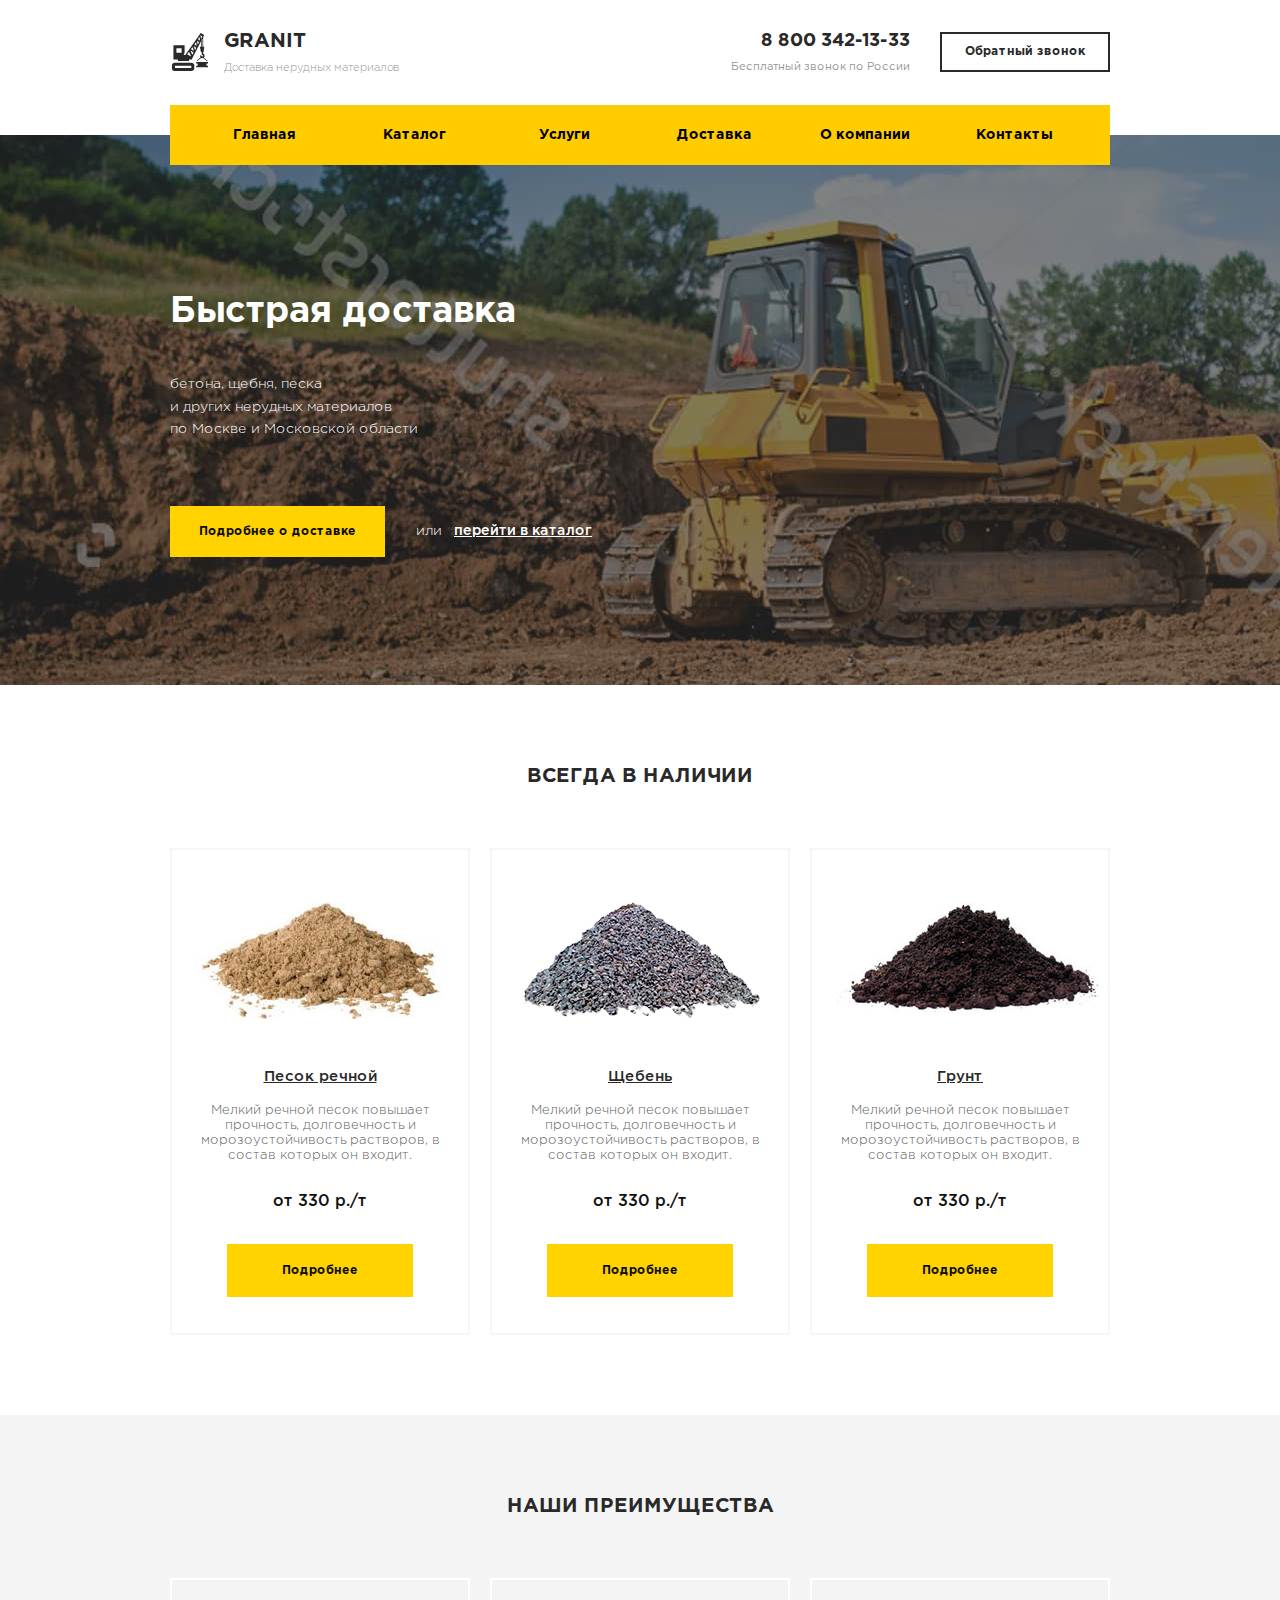
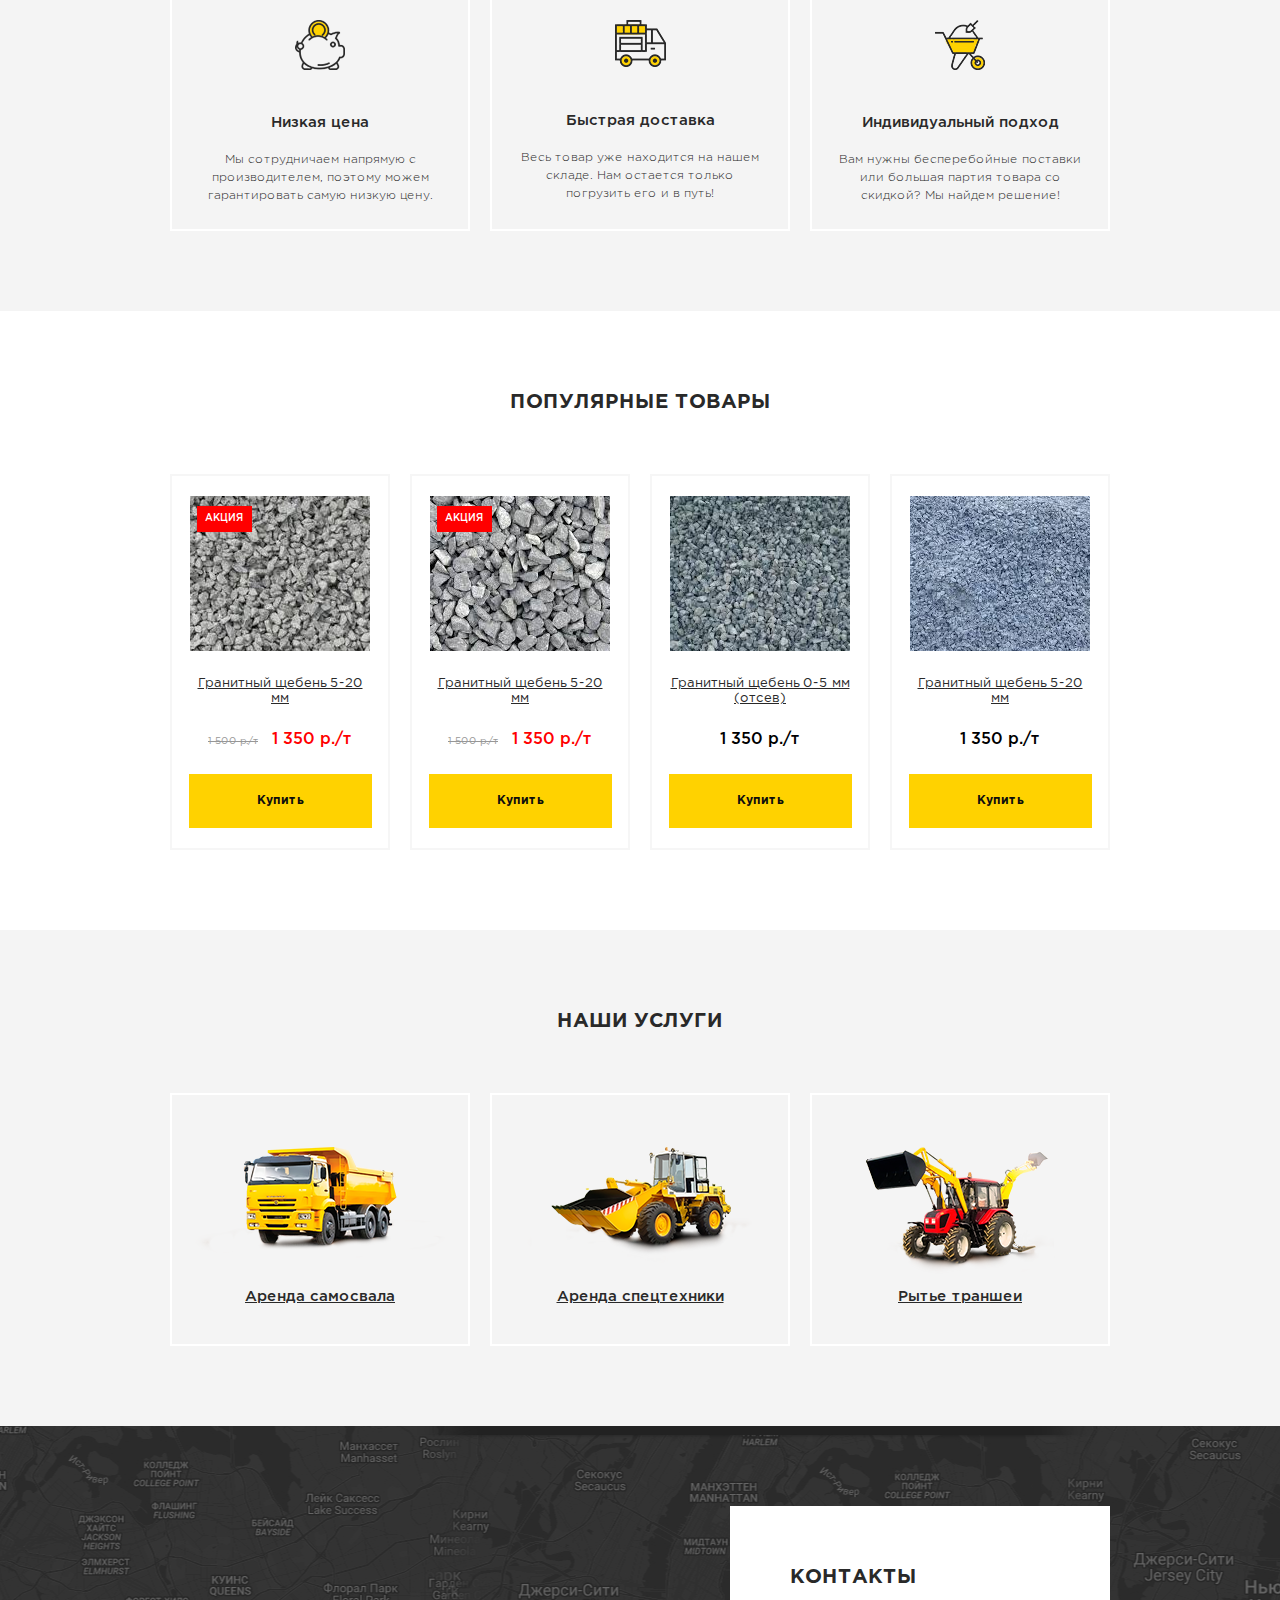
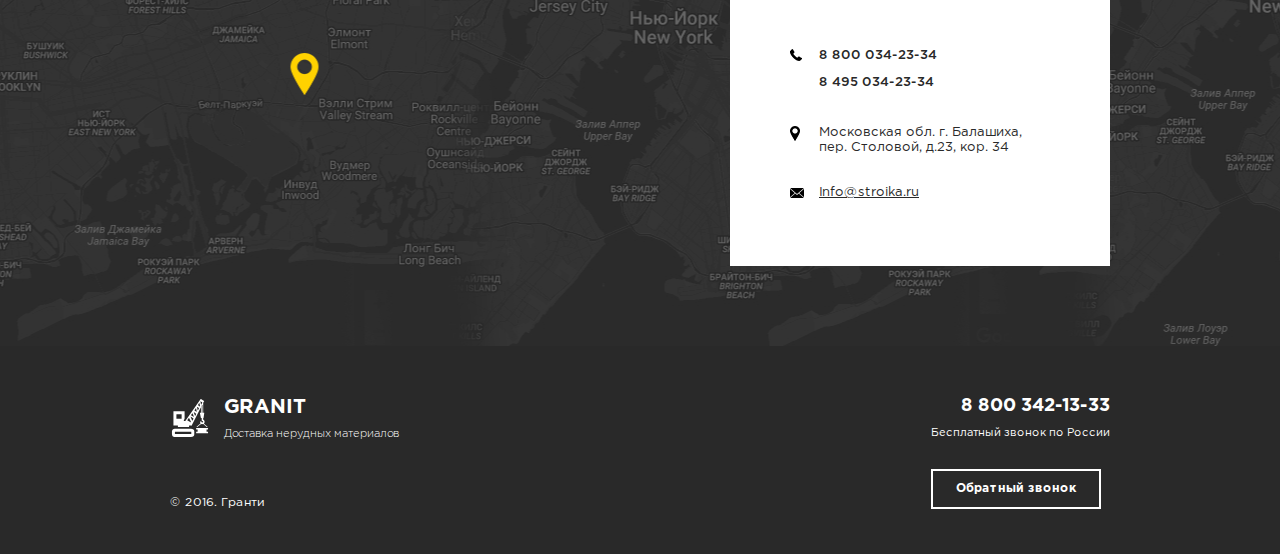
==== Granit/index.html @ 1aeaf088 "AddProjectGranit" ====
<!DOCTYPE html>
<html lang="ru">
<head>
	<meta charset="UTF-8">
	<meta name="viewport" content="width=device-width, initial-scale=1.0">
	<meta http-equiv="X-UA-Compatible" content="ie=edge">

	<!-- CSS -->
	<link rel="stylesheet" href="css/normalize.css">
	<link rel="stylesheet" href="css/fonts.css">
	<link rel="stylesheet" href="css/main.css">

	<!-- Favicons -->
    <link rel="apple-touch-icon" sizes="180x180" href="img/favicons/apple-touch-icon.png">
	<link rel="icon" type="image/png" sizes="32x32" href="img/favicons/favicon-32x32.png">
	<link rel="icon" type="image/png" sizes="16x16" href="img/favicons/favicon-16x16.png">
	<link rel="manifest" href="img/favicons/site.webmanifest">
	<link rel="mask-icon" href="img/favicons/safari-pinned-tab.svg" color="#5bbad5">
	<meta name="msapplication-TileColor" content="#ffc40d">
	<meta name="theme-color" content="#ffe516">

	<title>Granit</title>
</head>
<body>
<!-- Sprites -->
<svg display="none">
	<symbol id="logo" viewBox="0 0 38 40">
		<g>
			<path d="M0 36.6v-2.37c0-1.672 1.328-3.028 2.965-3.028H19.97c2.326 0 3.525 1.125 3.525 2.8v3.374c0 1.749-1.15 2.624-3.525 2.624H2.741c-1.73 0-2.74-1.175-2.74-3.4zm3.356.2H20.14a.226.226 0 0 0 .223-.227v-1.944c0-.126-.1-.228-.223-.228H3.356a.226.226 0 0 0-.223.228v1.944c0 .126.1.228.223.228zm9.735-23.992c.123 0 .223.101.223.227v7.428l-.886 2.434a.227.227 0 0 0 .21.308h1.243c.072 0 .14-.036.182-.095L30.258.066a.22.22 0 0 1 .297-.062l3.246 2a.23.23 0 0 1 .079.308l-.957 1.713a.231.231 0 0 0-.03.112V14.18c0 .126.1.228.224.228h.676c.135 0 .24.123.22.26L33.3 19.81a.225.225 0 0 1-.221.195h-.185v1.55c0 .085.046.163.12.202.671.349 1.368 1.04 1.368 2.23 0 .741-.248 1.307-.626 1.713a.23.23 0 0 0 .016.33l3.605 3.172c.157.138.061.4-.145.4h-.516a.22.22 0 0 1-.146-.054l-3.6-3.168a.217.217 0 0 0-.216-.044c-.306.109-.629.168-.948.168-.317 0-.632-.076-.922-.214a.219.219 0 0 0-.235.03l-3.905 3.232a.22.22 0 0 1-.14.05l-.455-.004c-.235-.002-.338-.304-.155-.455l3.981-3.296a.23.23 0 0 0 .045-.303c-.248-.37-.406-.841-.406-1.422 0-.442.35-.8.783-.8.432 0 .783.358.783.8 0 .11.011.205.03.286.04.162.231.226.358.121l.002-.002a.385.385 0 0 1 .502.008l.172.151a.22.22 0 0 0 .282.009c.172-.138.29-.357.29-.707 0-.723-.703-.898-.835-.923a.797.797 0 0 1-.654-.79v-2.042c0-.125-.1-.228-.223-.228h-.463a.224.224 0 0 1-.219-.183l-1.006-5.142a.227.227 0 0 1 .219-.273h.686a.226.226 0 0 0 .223-.228V9.535c0-.238-.313-.317-.421-.105l-8.952 17.594a.231.231 0 0 0-.025.105v.646c0 .126-.1.228-.223.228h-2.686a.226.226 0 0 0-.224.228v1.144c0 .126-.1.228-.223.228H6.49a.226.226 0 0 1-.223-.228V28.23c0-.126-.1-.228-.223-.228H1.79a.226.226 0 0 1-.223-.228v-14.74c0-.126.1-.227.223-.227zm6.998 4.158l-.01.014 2.614 1.737c.182.12.408-.068.33-.274l-1.243-3.256a.221.221 0 0 0-.389-.05zm11.238-2.787c0 .126.1.228.224.228h.336a.226.226 0 0 0 .224-.228V6.502c0-.238-.312-.317-.42-.107l-.338.649a.231.231 0 0 0-.026.106zm-.384-8.501l.96-1.863a.23.23 0 0 0-.074-.296L30.33 2.514c-.165-.111-.379.035-.342.233l.537 2.868c.04.211.319.254.417.063zm-2.417-1.319l-1.109 1.965a.23.23 0 0 0 .073.306l1.79 1.177c.168.11.382-.042.339-.24l-.681-3.143a.222.222 0 0 0-.412-.065zm-.125 5.163l-1.656-1.1c-.167-.11-.382.041-.34.24l.649 3.012a.222.222 0 0 0 .414.059l1.008-1.912a.23.23 0 0 0-.075-.299zm-3.374.394l-1.259 1.874a.231.231 0 0 0 .064.32l1.892 1.238c.166.109.38-.04.339-.239L25.429 10a.222.222 0 0 0-.402-.083zm.394 5.522l-2.087-1.46c-.18-.125-.411.06-.335.268l1.188 3.25c.068.185.32.2.408.024l.898-1.79a.23.23 0 0 0-.072-.292zm-3.803 7.314l1.042-1.877a.231.231 0 0 0-.065-.298l-2.586-1.886c-.183-.133-.422.062-.336.274l1.545 3.763a.221.221 0 0 0 .4.024zm-1.585 1.499l-1.86-4.096a.22.22 0 0 0-.383-.038l-1.514 2.108a.23.23 0 0 0 .069.332l3.374 1.987c.19.112.406-.091.314-.293zm-15.11-3.446h5.036a.225.225 0 0 0 .223-.228v-4.342c0-.126-.1-.229-.223-.229H4.923a.226.226 0 0 0-.224.229v4.342c0 .126.1.228.224.228zm32.854 13.596c.123 0 .223.102.223.228v1.144c0 .126-.1.228-.223.228H25.692a.226.226 0 0 1-.223-.228v-1.144c0-.126.1-.228.223-.228h1.12a.226.226 0 0 0 .224-.228V32.23c0-.126-.1-.228-.224-.228h-1.12a.226.226 0 0 1-.223-.228v-1.143c0-.126.1-.229.223-.229h12.085c.123 0 .223.103.223.229v1.143c0 .126-.1.228-.223.228h-1.12a.225.225 0 0 0-.223.228v1.943c0 .126.1.228.223.228z"/>
		</g>
	</symbol>
</svg>

<!-- Header -->
<header class="header">
	<div class="container">
		<div class="header__inner">
			<div class="logo">
				<svg class="logo__img">
					<use xlink:href="#logo"></use>
				</svg>
				<div class="logo__content">
					<h4 class="logo__title">Granit</h4>
					<p class="logo__subtitle">Доставка нерудных материалов</p>
				</div>
			</div>
			<div class="phone-block">
				<div class="phone-block__content">
					<p class="phone-block__number">8 800 342-13-33</p>
					<p class="phone-block__text">Бесплатный звонок по России</p>
				</div>
				<button class="btn btn--call-back">Обратный звонок</button>
			</div>
		</div>
	</div>
</header>

<!-- Intro -->
<section class="intro">
	<div class="container">
		<div class="intro__inner">
			<nav class="nav">
				<ul class="nav__inner">
					<li class="nav__item"><a class="nav__link" href="#">Главная</a></li>
					<li class="nav__item"><a class="nav__link" href="#">Каталог</a></li>
					<li class="nav__item"><a class="nav__link" href="#">Услуги</a></li>
					<li class="nav__item"><a class="nav__link" href="#">Доставка</a></li>
					<li class="nav__item"><a class="nav__link" href="#">О компании</a></li>
					<li class="nav__item"><a class="nav__link" href="#">Контакты</a></li>
				</ul>
			</nav>
			<h1 class="intro__title">Быстрая доставка</h1>
			<p class="intro__subtitle">бетона, щебня, песка<br>и других нерудных материалов<br>по Москве и Московской области</p>
			<div class="intro__item">
				<button class="btn btn--yellow btn--intro">Подробнее о доставке</button>
				<p class="intro__text">или</p>
				<a class="intro__link" href="#" target="_blank">перейти в каталог</a>
			</div>
		</div>
	</div>
</section>

<!-- Products -->
<section class="products section">
	<div class="container">
		<h2 class="section-title">Всегда в наличии</h2>
		<div class="products__inner">
			<div class="products__col">
				<div class="products__item">
					<img src="img/products/product-1.jpg" alt="sand" class="products__photo">
					<h3 class="products__title">Песок речной</h3>
					<p class="products__text">Мелкий речной песок повышает прочность, долговечность и морозоустойчивость растворов, в состав которых он входит.</p>
					<p class="products__price">от 330 р./т</p>
					<button class="btn btn--details btn--yellow">Подробнее</button>
				</div>
			</div>
			<div class="products__col">
				<div class="products__item">
					<img src="img/products/product-2.jpg" alt="crushed stone" class="products__photo">
					<h3 class="products__title">Щебень</h3>
					<p class="products__text">Мелкий речной песок повышает прочность, долговечность и морозоустойчивость растворов, в состав которых он входит.</p>
					<p class="products__price">от 330 р./т</p>
					<button class="btn btn--details btn--yellow">Подробнее</button>
				</div>
			</div>
			<div class="products__col">
				<div class="products__item">
					<img src="img/products/product-3.jpg" alt="priming" class="products__photo">
					<h3 class="products__title">Грунт</h3>
					<p class="products__text">Мелкий речной песок повышает прочность, долговечность и морозоустойчивость растворов, в состав которых он входит.</p>
					<p class="products__price">от 330 р./т</p>
					<button class="btn btn--details btn--yellow">Подробнее</button>
				</div>
			</div>
		</div>
	</div>
</section>

<!-- Features -->
<section class="features section section--gray">
	<div class="container">
		<h2 class="section-title">Наши преимущества</h2>
		<div class="features__inner">
			<div class="features__col">
				<div class="features__item">
					<img src="img/features/feature-1.png" alt="" class="features__icon">
					<h3 class="features__title">Низкая цена</h3>
					<p class="features__text">Мы сотрудничаем напрямую с производителем, поэтому можем гарантировать самую низкую цену.</p>
				</div>
			</div>
			<div class="features__col">
				<div class="features__item">
					<img src="img/features/feature-2.png" alt="" class="features__icon">
					<h3 class="features__title">Быстрая доставка</h3>
					<p class="features__text">Весь товар уже находится на нашем складе. Нам остается только погрузить его и в путь!</p>
				</div>
			</div>
			<div class="features__col">
				<div class="features__item">
					<img src="img/features/feature-3.png" alt="" class="features__icon">
					<h3 class="features__title">Индивидуальный подход</h3>
					<p class="features__text">Вам нужны бесперебойные поставки или большая партия товара со скидкой? Мы найдем решение! </p>
				</div>
			</div>
		</div>
	</div>
</section>

<!-- Pop-products -->
<section class="pop-products section">
	<div class="container">
		<h2 class="section-title">Популярные товары</h2>
		<div class="pop-products__inner">
			<div class="pop-products__col">
				<div class="pop-products__item pop-products__item_share">
					<div class="pop-products__photo">
						<img src="img/pop-products/product-1.jpg" alt="">
					</div>
					<h3 class="pop-products__title">Гранитный щебень 5-20 мм</h3>
					<p class="pop-products__price">1 350 р./т</p>
					<button class="btn btn--buy btn--yellow">Купить</button>
				</div>
			</div>
			<div class="pop-products__col">
				<div class="pop-products__item pop-products__item_share">
					<div class="pop-products__photo">
						<img src="img/pop-products/product-2.jpg" alt="">
					</div>
					<h3 class="pop-products__title">Гранитный щебень 5-20 мм</h3>
					<p class="pop-products__price">1 350 р./т</p>
					<button class="btn btn--buy btn--yellow">Купить</button>
				</div>
			</div>
			<div class="pop-products__col">
				<div class="pop-products__item">
					<div class="pop-products__photo">
						<img src="img/pop-products/product-3.jpg" alt="">
					</div>
					<h3 class="pop-products__title">Гранитный щебень 0-5 мм<span>(отсев)</span></h3>
					<p class="pop-products__price">1 350 р./т</p>
					<button class="btn btn--buy btn--yellow">Купить</button>
				</div>
			</div>
			<div class="pop-products__col">
				<div class="pop-products__item">
						<div class="pop-products__photo">
							<img src="img/pop-products/product-4.jpg" alt="">
						</div>
					<h3 class="pop-products__title">Гранитный щебень 5-20 мм</h3>
					<p class="pop-products__price">1 350 р./т</p>
					<button class="btn btn--buy btn--yellow">Купить</button>
				</div>
			</div>
		</div>
	</div>
</section>

<!-- Services -->
<section class="services section section--gray">
	<div class="container">
		<h2 class="section-title">Наши услуги</h2>
		<div class="services__inner">
			<div class="services__col">
				<div class="services__item">
					<img src="img/services/transport-1.png" alt="tipper" class="services__img">
					<h4 class="services__title">Аренда самосвала</h4>
				</div>
			</div>
			<div class="services__col">
				<div class="services__item">
					<img src="img/services/transport-2.png" alt="tipper" class="services__img">
					<h4 class="services__title">Аренда спецтехники</h4>
				</div>
			</div>
			<div class="services__col">
				<div class="services__item">
					<img src="img/services/transport-3.png" alt="tipper" class="services__img">
					<h4 class="services__title">Рытье траншеи</h4>
				</div>
			</div>
		</div>
	</div>
</section>

<!-- Contacts -->
<section class="contacts section--big">
	<div class="container">
		<div class="contacts__inner">
			<div class="contacts__content">
				<h2 class="contacts__title">Контакты</h2>
				<div class="contacts__item contacts__phone-numbers">
					<p>8 800 034-23-34</p>
					<p>8 495 034-23-34</p>
				</div>
				<address class="contacts__item contacts__addres">Московская обл. г. Балашиха, 
						пер. Столовой, д.23, кор. 34
				</address>
				<p class="contacts__item contacts__mail">Info@stroika.ru</p>
			</div>
		</div>
	</div>
</section>

<footer class="footer">
	<div class="container">
		<div class="footer__inner">
			<div class="footer__block">
				<div class="logo logo--footer">
					<svg class="logo__img">
						<use xlink:href="#logo"></use>
					</svg>
					<div class="logo__content">
						<h4 class="logo__title">Granit</h4>
						<p class="logo__subtitle">Доставка нерудных материалов</p>
					</div>
				</div>
				<p class="copyright">© 2016. Гранти</p>
			</div>
			<div class="footer__block">
				<div class="phone-block--footer">
					<div class="phone-block__content">
						<p class="phone-block__number">8 800 342-13-33</p>
						<p class="phone-block__text">Бесплатный звонок по России</p>
					</div>
					<button class="btn btn--call-back btn--footer">Обратный звонок</button>
				</div>
			</div>
		</div>
	</div>
</footer>




</body>
</html>
<!-- phone receiver -->
<!-- location-pin -->
<!-- close-envelope -->
---- Granit/css/fonts.css ----
/* Gotham Pro Light */
@font-face {
    font-family: 'Gotham Pro';
    src: url('../fonts/GothamProLight/GothamPro-Light.eot');
    src: url('../fonts/GothamProLight/GothamPro-Light.eot?#iefix') format('embedded-opentype'),
        url('../fonts/GothamProLight/GothamPro-Light.woff2') format('woff2'),
        url('../fonts/GothamProLight/GothamPro-Light.woff') format('woff'),
        url('../fonts/GothamProLight/GothamPro-Light.ttf') format('truetype');
    font-weight: 300;
    font-style: normal;
}
/* Gotham Pro Bold */
@font-face {
    font-family: 'Gotham Pro';
    src: url('../fonts/GothamProBold/GothamPro-Bold.eot');
    src: url('../fonts/GothamProBold/GothamPro-Bold.eot?#iefix') format('embedded-opentype'),
        url('../fonts/GothamProBold/GothamPro-Bold.woff2') format('woff2'),
        url('../fonts/GothamProBold/GothamPro-Bold.woff') format('woff'),
        url('../fonts/GothamProBold/GothamPro-Bold.ttf') format('truetype');
    font-weight: bold;
    font-style: normal;
}
/* Gotham Pro Regular */
@font-face {
    font-family: 'Gotham Pro';
    src: url('../fonts/GothamProRegular/GothamPro.eot');
    src: url('../fonts/GothamProRegular/GothamPro.eot?#iefix') format('embedded-opentype'),
        url('../fonts/GothamProRegular/GothamPro.woff2') format('woff2'),
        url('../fonts/GothamProRegular/GothamPro.woff') format('woff'),
        url('../fonts/GothamProRegular/GothamPro.ttf') format('truetype');
    font-weight: normal;
    font-style: normal;
}
/* Gotham Pro Medium */
@font-face {
    font-family: 'Gotham Pro';
    src: url('../fonts/GothamProMedium/GothamPro-Medium.eot');
    src: url('../fonts/GothamProMedium/GothamPro-Medium.eot?#iefix') format('embedded-opentype'),
        url('../fonts/GothamProMedium/GothamPro-Medium.woff2') format('woff2'),
        url('../fonts/GothamProMedium/GothamPro-Medium.woff') format('woff'),
        url('../fonts/GothamProMedium/GothamPro-Medium.ttf') format('truetype');
    font-weight: 500;
    font-style: normal;
}
---- Granit/css/main.css ----
body {
	font-family: 'Gotham Pro';
	color: #292929;
}

html {
	font-size: 10px;
}

*,
*::before,
*::after {
	box-sizing: border-box;
}

h1, h2, h3, h4, h5, h6 {
	margin: 0;
}

p {
	margin: 0;
}

a {
	text-decoration: none;
}

ul, li {
	padding: 0;
	margin: 0;
	list-style: none;
}


/* Container */
.container {
	width: 100%;
	max-width: 970px;
	margin: 0 auto;
	padding: 0 1.5rem;
}


/* Section */
.section {
	padding: 8rem 0 6rem;
}

.section--big {
	padding: 8rem 0;
}

.section--gray {
	background-color: #f4f4f4;
}


/* Section-title */
.section-title {
	margin-bottom: 6rem;
	font-size: 2rem;
	font-weight: 700;
	text-transform: uppercase;
	text-align: center;
}


/* Btn */
.btn {
	display: inline-block;
	font-size: 1.2rem;
	font-weight: 700;
	color: #0d0d0d;
	-webkit-user-select: none;
    -moz-user-select: none;
    -ms-user-select: none;
    user-select: none;
	border: 0;
	cursor: pointer;
	transition: all .2s linear;
}

.btn--call-back {
	padding: 1.1rem 2.3rem;
	color: #292929;
	background-color: transparent;
	border: 2px solid #292929;
}

.btn--call-back:hover {
	background-color: #292929;
	color: #fff;
}

.btn--intro {
	padding: 1.9rem 2.9rem;
}

.btn--details {
	padding: 2rem 5.5rem;
}

.btn--buy {
	padding: 2rem 6.8rem;
}

.btn--footer {
	color: #fff;
	border-color: #fff;
}

.btn--footer:hover {
	background-color: #fff;
	color: #000;
}

.btn--yellow {
	background-color: #ffd200;
}

.btn--yellow:hover {
	background-color: #e4c020;
}


/* Logo */
.logo {
	display: flex;
	align-items: center;
}

.logo__img {
	height: 38px;
	width: 40px;
	margin-right: 14px;
	fill: #292929;
}

.logo__title {
	margin-bottom: 9px;
	font-size: 2rem;
	text-transform: uppercase;
}

.logo__subtitle {
	font-size: 1.1rem;
	font-weight: 300;
	color: #969696;
}

.logo--footer {
	margin-bottom: 5.5rem;
	color: #fff;
}

.logo--footer .logo__img {
	fill: #fff;
}

.logo--footer .logo__subtitle {
	color: #fff;
}


/* Phone-block */
.phone-block {
	display: flex;
	align-items: center;
}

.phone-block__content {
	margin-right: 30px;
	text-align: right;
}

.phone-block__number {
	margin-bottom: 10px;
	font-size: 1.8rem;
	font-weight: 700;
	text-transform: uppercase;
}

.phone-block__text {
	font-size: 1.1rem;
	font-weight: 400;
	color: #969696;
}

.phone-block--footer {
	color: #fff;
}

.phone-block--footer .phone-block__text {
	color: #fff;
}

.phone-block--footer .phone-block__content {
	margin: 0 0 3rem;
}


/* Header */
.header__inner {
	display: flex;
	justify-content: space-between;
	padding: 3rem 0 6rem;
}


/* Intro */
.intro {
	color: #fff;
	background: #303030 url('../img/intro-bg.jpg') no-repeat center top / cover;
}

.intro__inner {
	height: 55rem;
	display: flex;
	flex-direction: column;
	justify-content: center;
	padding-top: 30px;
	position: relative;
}

.intro__title {
	margin-bottom: 4rem;
	font-size: 3.6rem;
}

.intro__subtitle {
	margin-bottom: 6.5rem;
	font-size: 1.4rem;
	font-weight: 300;
	line-height: 1.6;
}

.intro__item {
	display: flex;
	align-items: center;
	font-size: 1.4rem;
}

.intro__text {
	margin-left: 3.1rem;
	font-weight: 300;
}

.intro__link {
	margin-left: 1.2rem;
	font-weight: 500;
	color: #fff;
	text-decoration: underline;
}

.intro__link:hover {
	text-decoration: none;
}


/* Nav */
.nav {
	width: 100%;
	margin-bottom: -30px;
	padding: 0 20px;
	position: absolute;
	bottom: 100%;
	left: 0;
	background-color: #ffcc00;
}

.nav__inner {
	display: flex;
}

.nav__item {
	width: 16.66666%;
	height: 60px;
}

.nav__link {
	width: 100%;
	height: 100%;
	display: flex;
	justify-content: center;
	align-items: center;
	font-size: 1.4rem;
	color: #000;
	font-weight: 700;
	-webkit-user-select: none;
    -moz-user-select: none;
    -ms-user-select: none;
	user-select: none;
	transition: all .2s linear;
}

.nav__link:hover {
	background-color: #f3c200;
}


/* Products */
.products__inner {
	display: flex;
	flex-wrap: wrap;
	justify-content: center;
	margin: 0 -10px;
}

.products__col {
	flex-basis: 33.33333%;
}

.products__item {
	width: 300px;
	padding: 5.2rem 2.3rem 3.6rem;
	margin: 0 10px 2rem;
	border: 2px solid #f6f6f6;
	text-align: center;
}

.products__photo {
	margin-bottom: 4.6rem;
}

.products__title {
	margin-bottom: 1.9rem;
	font-size: 1.5rem;
	font-weight: 500;
	text-decoration: underline;
}

.products__text {
	margin-bottom: 2.9rem;
	font-size: 1.3rem;
	font-weight: 300;
	color: #626262;
}

.products__price {
	margin-bottom: 3.2rem;
	font-size: 1.6rem;
	font-weight: 500;
	color: #0f0f0f;
}


/* Features */
.features__inner {
	display: flex;
	flex-wrap: wrap;
	justify-content: center;
	margin: 0 -10px;
}

.features__col {
	flex-basis: 33.33333%;
}

.features__item {
	width: 300px;
	height: 253px;
	margin: 0 10px 2rem;
	padding: 4rem 2.5rem;
	border: 2px solid #ffffff;
	text-align: center;
	transition: all .2s linear;
}

.features__item:hover {
	background-color: #fff;
	box-shadow: 0 9px 21px rgba(0, 0, 0, 0.05);
}

.features__icon {
	margin-bottom: 4rem;
}

.features__title {
	margin-bottom: 2rem;
	font-size: 1.5rem;
	font-weight: 500;
}

.features__text {
	font-size: 1.2rem;
	font-weight: 300;
	line-height: 1.5;
}


/* Pop-products */
.pop-products__inner {
	display: flex;
	flex-wrap: wrap;
	justify-content: center;
	margin: 0 -10px;
}

.pop-products__col {
	flex-basis: 25%;
}

.pop-products__item {
	width: 220px;
	margin: 0 10px 2rem;
    padding: 2rem 1.5rem;
	text-align: center;
	border: 2px solid #f6f6f6;
}

.pop-products__photo {
	margin-bottom: 2.2rem;
	position: relative;
	z-index: 1;
}

.pop-products__item_share .pop-products__photo:after {
	content: "Акция";
	padding: 7px 8px;
	position: absolute;
	top: 10px;
	left: 10px;
	z-index: 2;
	background-color: #ff0000;
	font-weight: 500;
	color: #fff;
	text-transform: uppercase;
}

.pop-products__title {
	margin-bottom: 2.4rem;
	font-size: 1.3rem;
	font-weight: 400;
	text-decoration: underline;
}

.pop-products__title span {
	display: block;
}

.pop-products__price {
	margin-bottom: 2.5rem;
	font-size: 1.6rem;
	font-weight: 500;
	color: #000;
}

.pop-products__item_share .pop-products__price {
	color: #ff0000;
}

.pop-products__item_share .pop-products__price:before {
	content: "1 500 р./т";
	padding: 3px 14px 3px 0;
	font-size: 1rem;
	font-weight: 400;
	color: #979797;
	text-decoration: line-through;
}


/* Services */
.services__inner {
	display: flex;
	flex-wrap: wrap;
	justify-content: center;
	margin: 0 -10px;
}

.services__item {
	display: flex;
	flex-direction: column;
	align-items: center;
	justify-content: space-between;
	width: 300px;
	height: 253px;
	padding: 5.2rem 0 3.9rem;
	margin: 0 10px 2rem;
	border: 2px solid #ffffff;
	transition: all .2s linear;
}

.services__item:hover {
	background-color: #fff;
	box-shadow: 0 9px 21px rgba(0, 0, 0, 0.05);
}

.services__title {
	font-size: 1.5rem;
	font-weight: 500;
	text-decoration: underline;
}


/* Contacts */
.contacts {
	background: #2b2b2b url('../img/map.jpg') no-repeat center top / cover;
}

.contacts__inner {
	display: flex;
	justify-content: flex-end;
}

.contacts__content {
	width: 380px;
	height: 360px;
	padding: 60px 78px 70px 60px;
	background-color: #fff;
}

.contacts__title {
	margin-bottom: 5.3rem;
	font-size: 2rem;
	font-weight: 700;
	text-transform: uppercase;
}

.contacts__item {
	margin-bottom: 3rem;
	padding-left: 29px;
	font-size: 1.3rem;
	font-weight: 400;
}

.contacts__item:last-child {
	margin: 0;
}

.contacts__phone-numbers {
	position: relative;
	font-weight: 500;
	line-height: 2.1;
	text-transform: uppercase;
}

.contacts__phone-numbers:before {
	content: "";
	display: block;
	height: 12px;
	width: 12px;
	position: absolute;
    top: 7px;
    left: 0px;
	background: url('../img/icons/icon-1.png');
}

.contacts__addres {
	position: relative;
	font-style: normal;
}

.contacts__addres:before {
	content: "";
	display: block;
	width: 10px;
	height: 15px;
	position: absolute;
    top: 0;
    left: 0;
	background: url('../img/icons/icon-2.png');
} 

.contacts__mail {
	position: relative;
	text-decoration: underline;
}

.contacts__mail:before {
	content: "";
	display: block;
	width: 14px;
	height: 10px;
	position: absolute;
    top: 2px;
    left: 0;
	background: url('../img/icons/icon-3.png');
}


/* Footer */
.footer {
	padding: 5rem 0 4.5rem;
	background-color: #292929;
}

.footer__inner {
	display: flex;
	justify-content: space-between;
}

/* Copyright */
.copyright {
	font-size: 1.2rem;
	color: #fff;
}
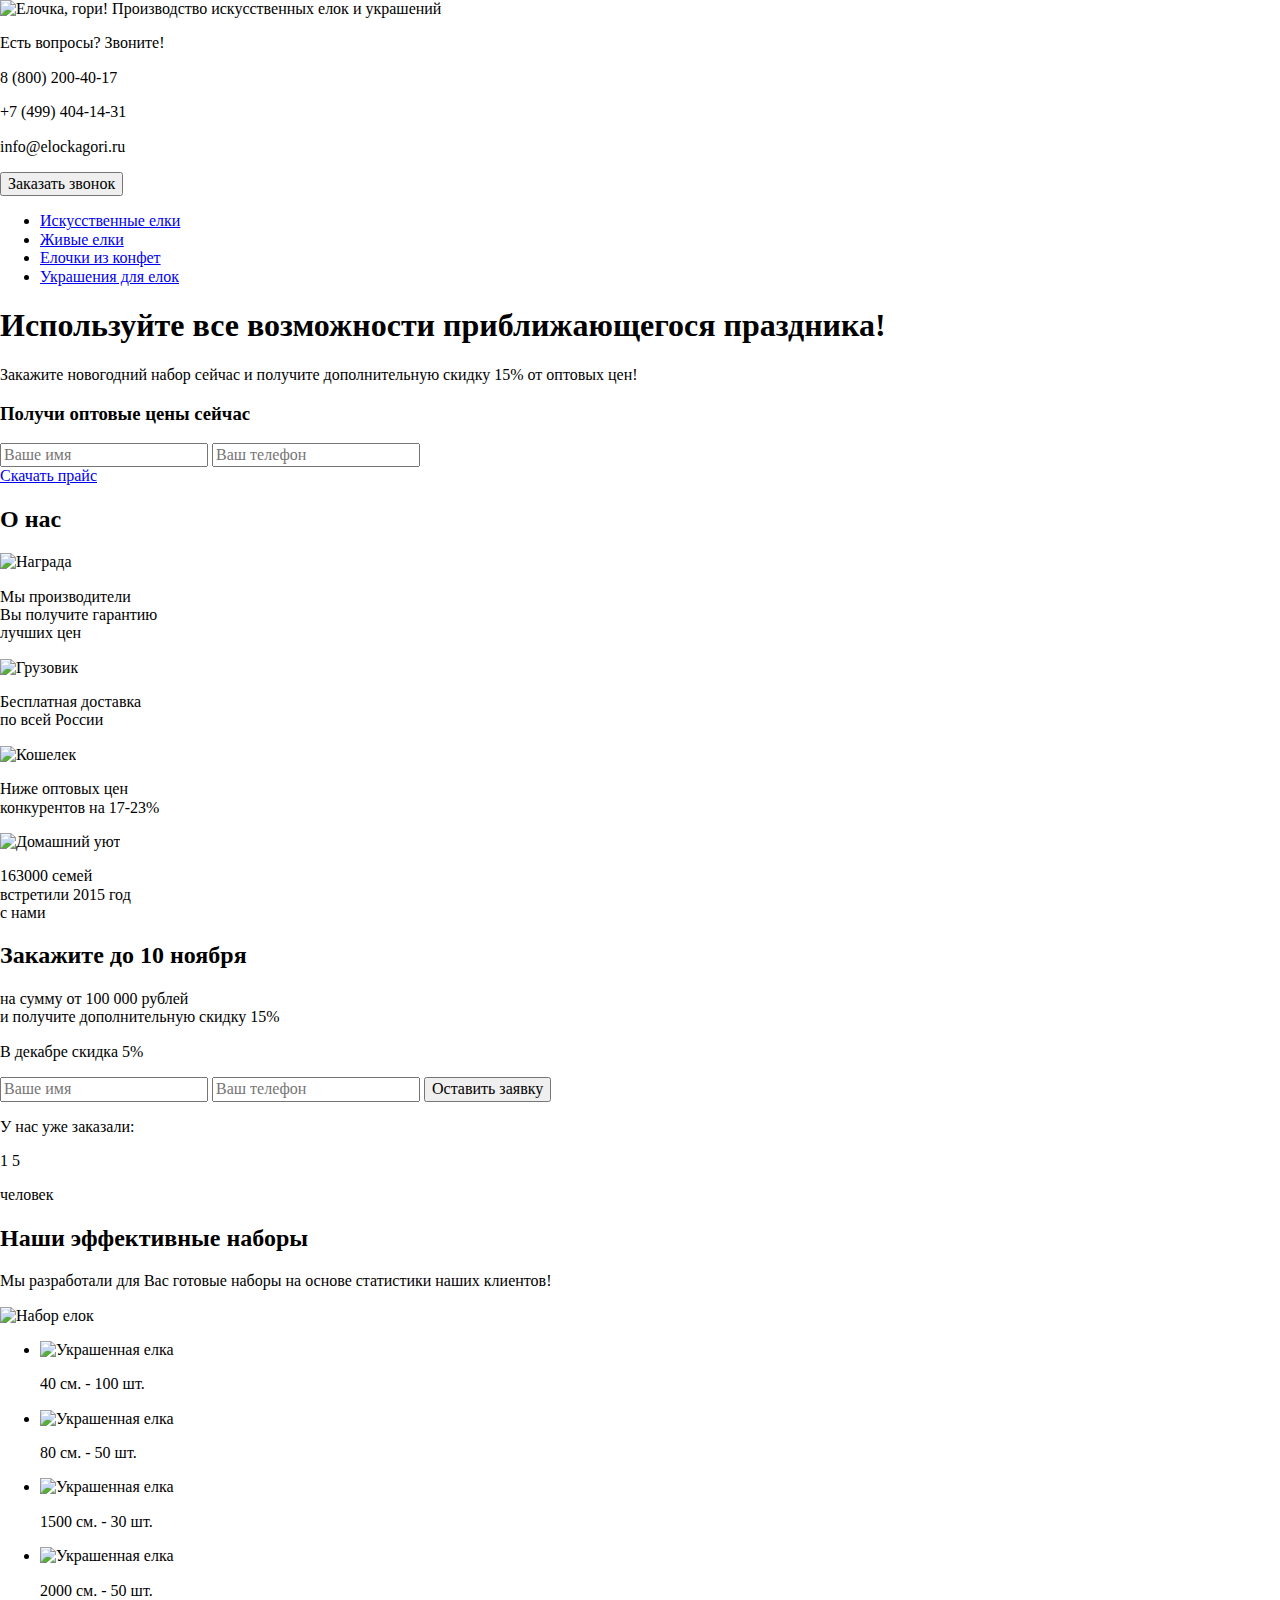
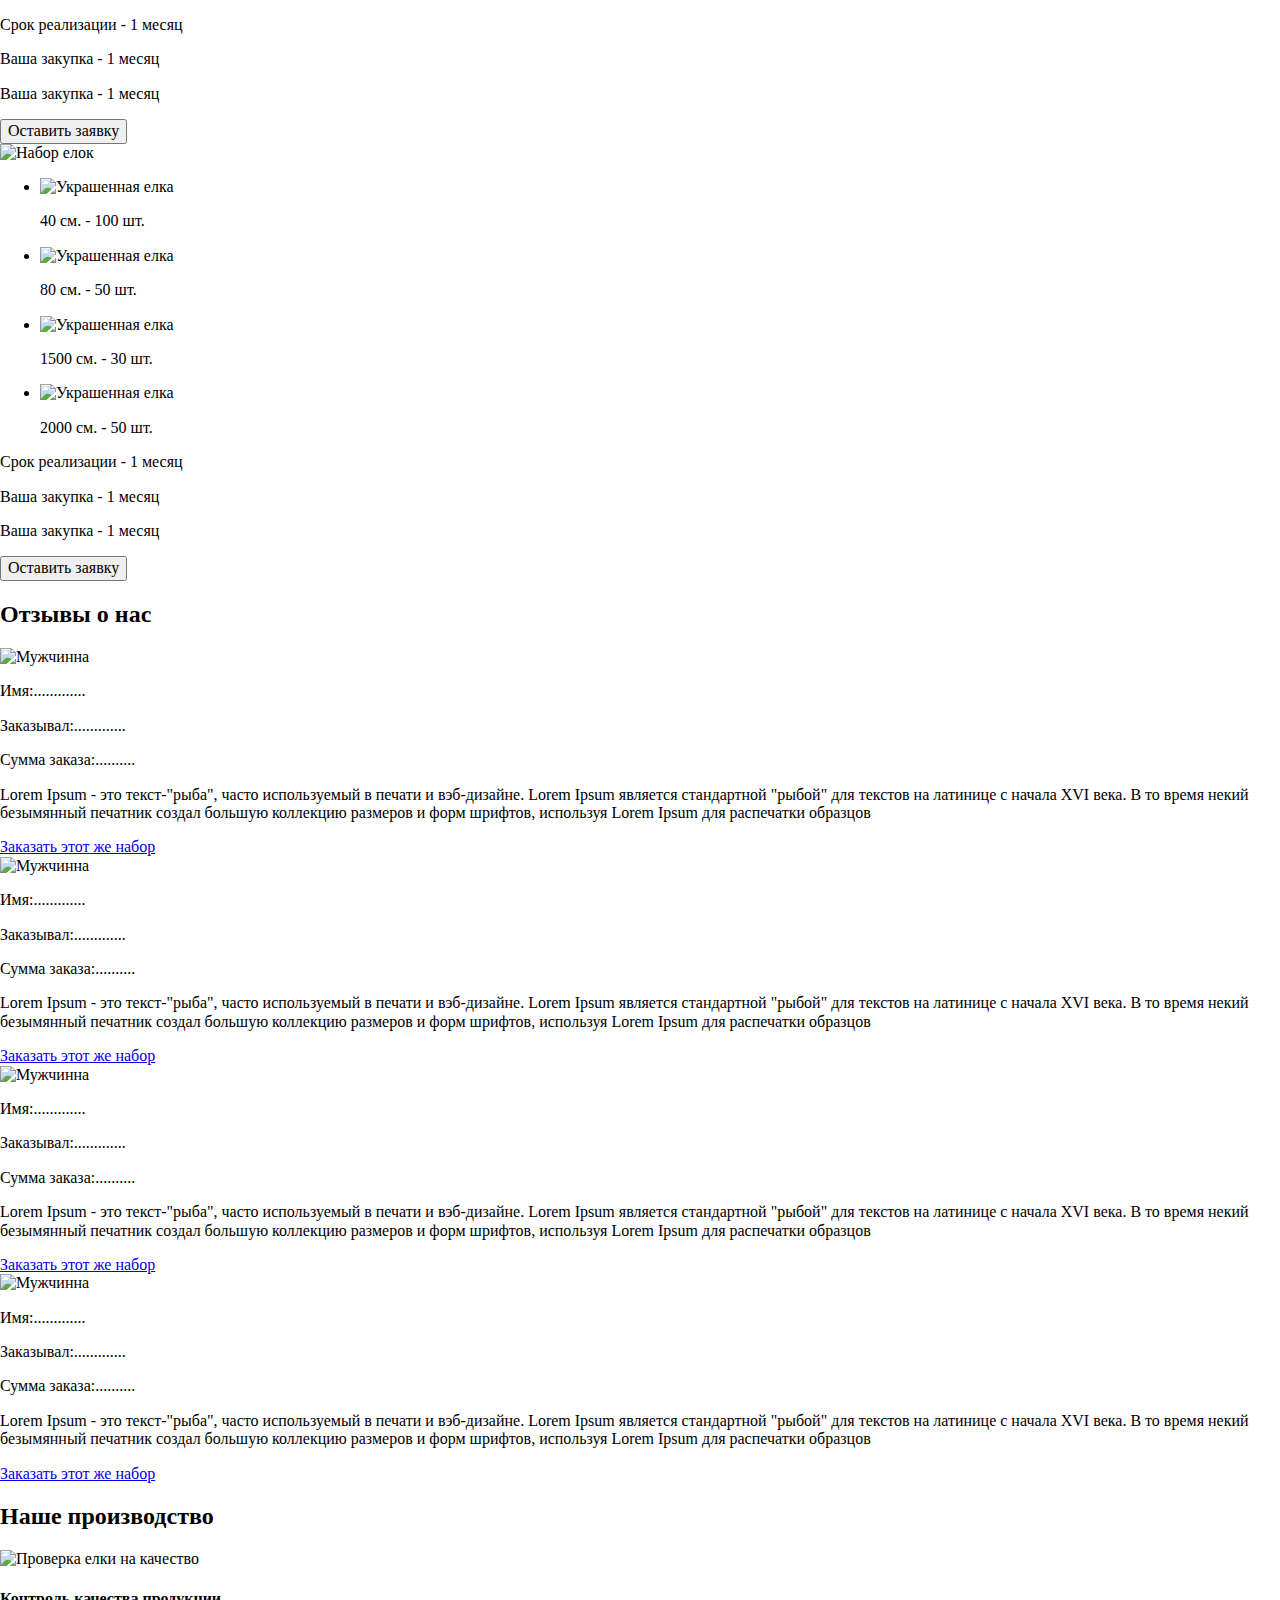
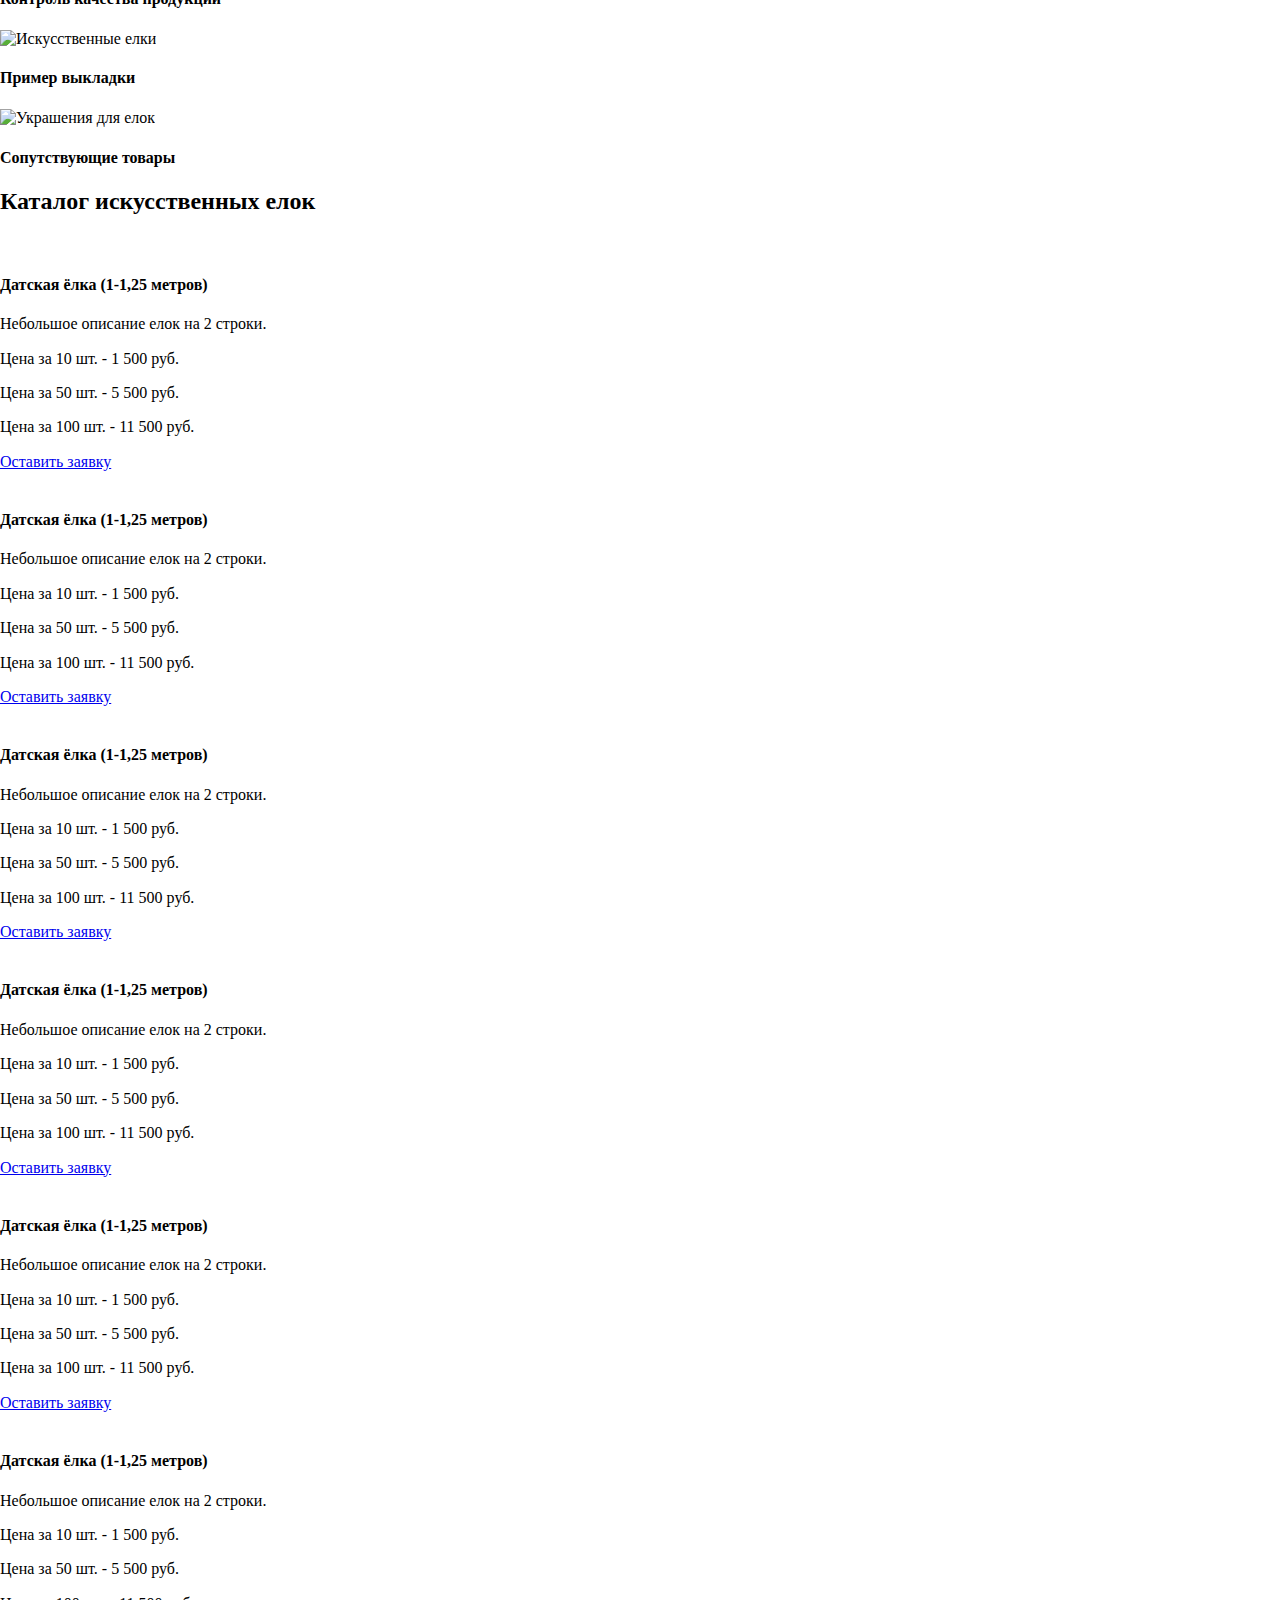
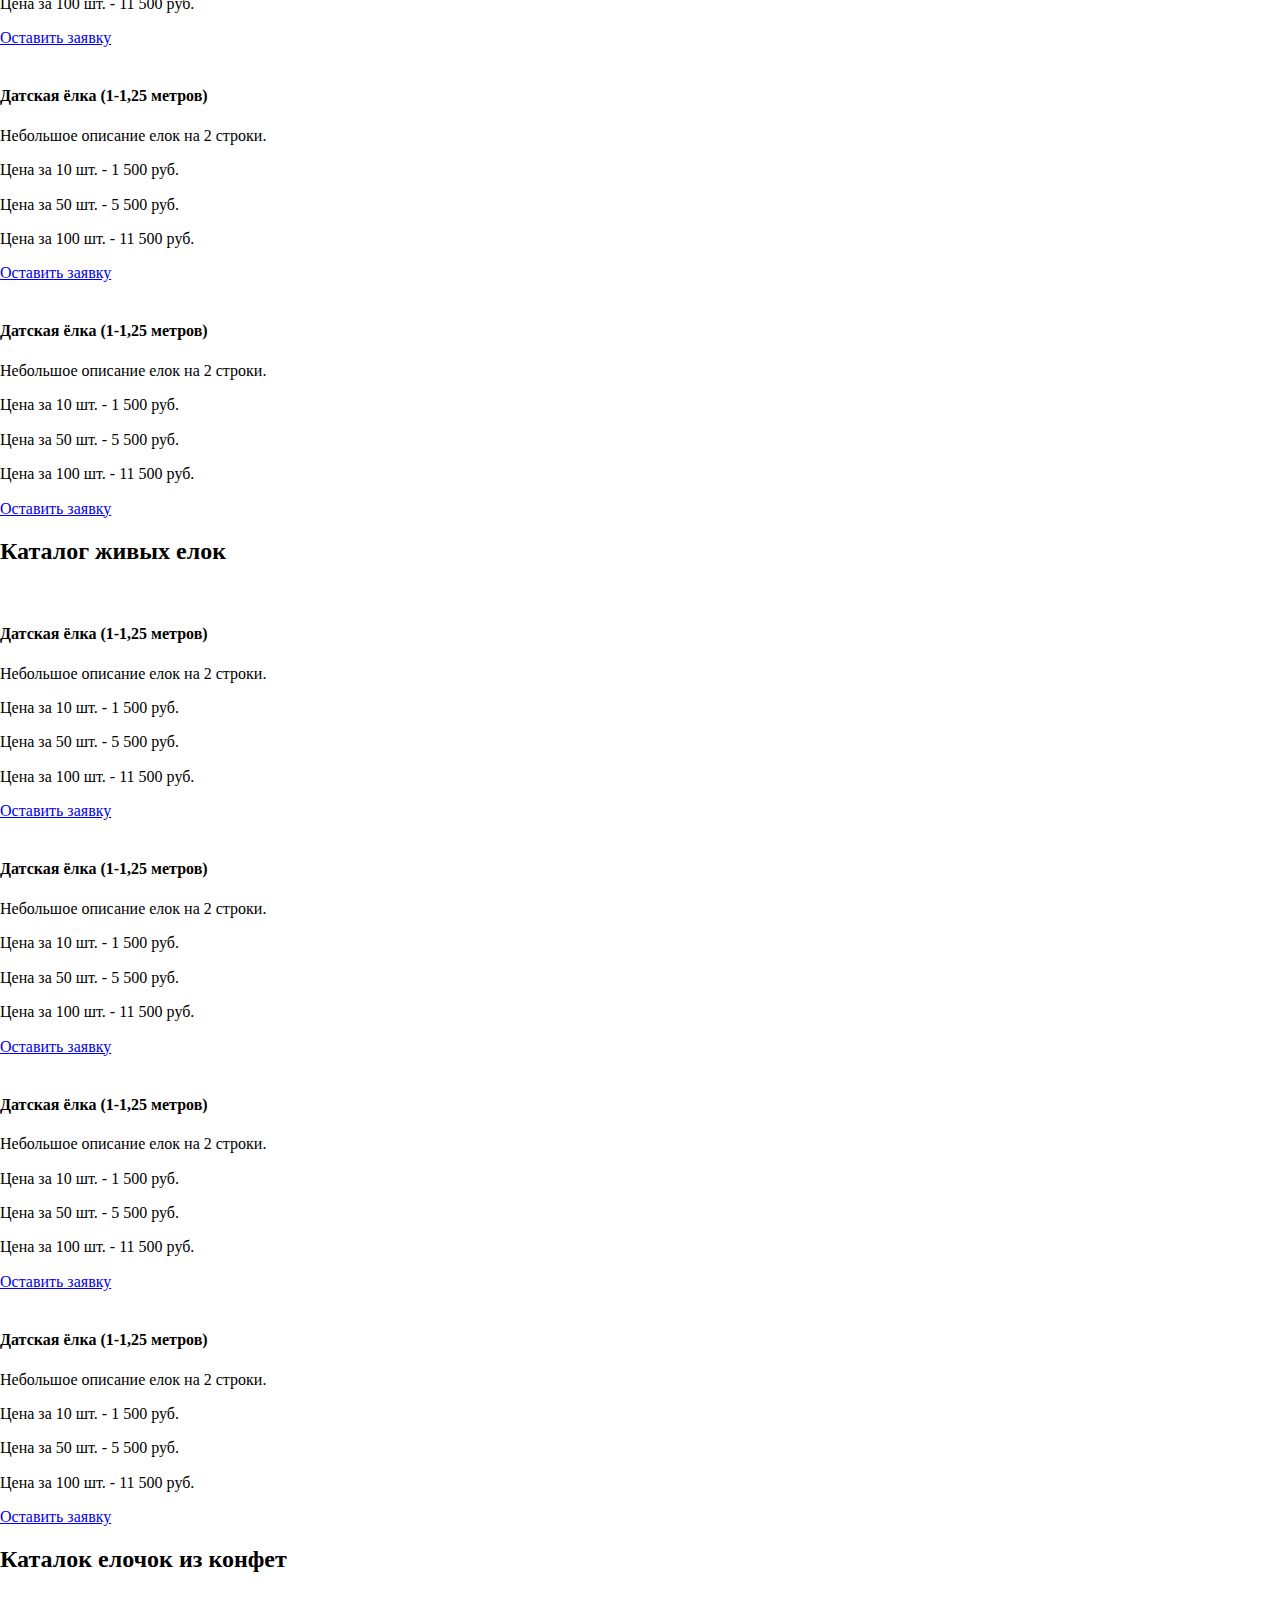
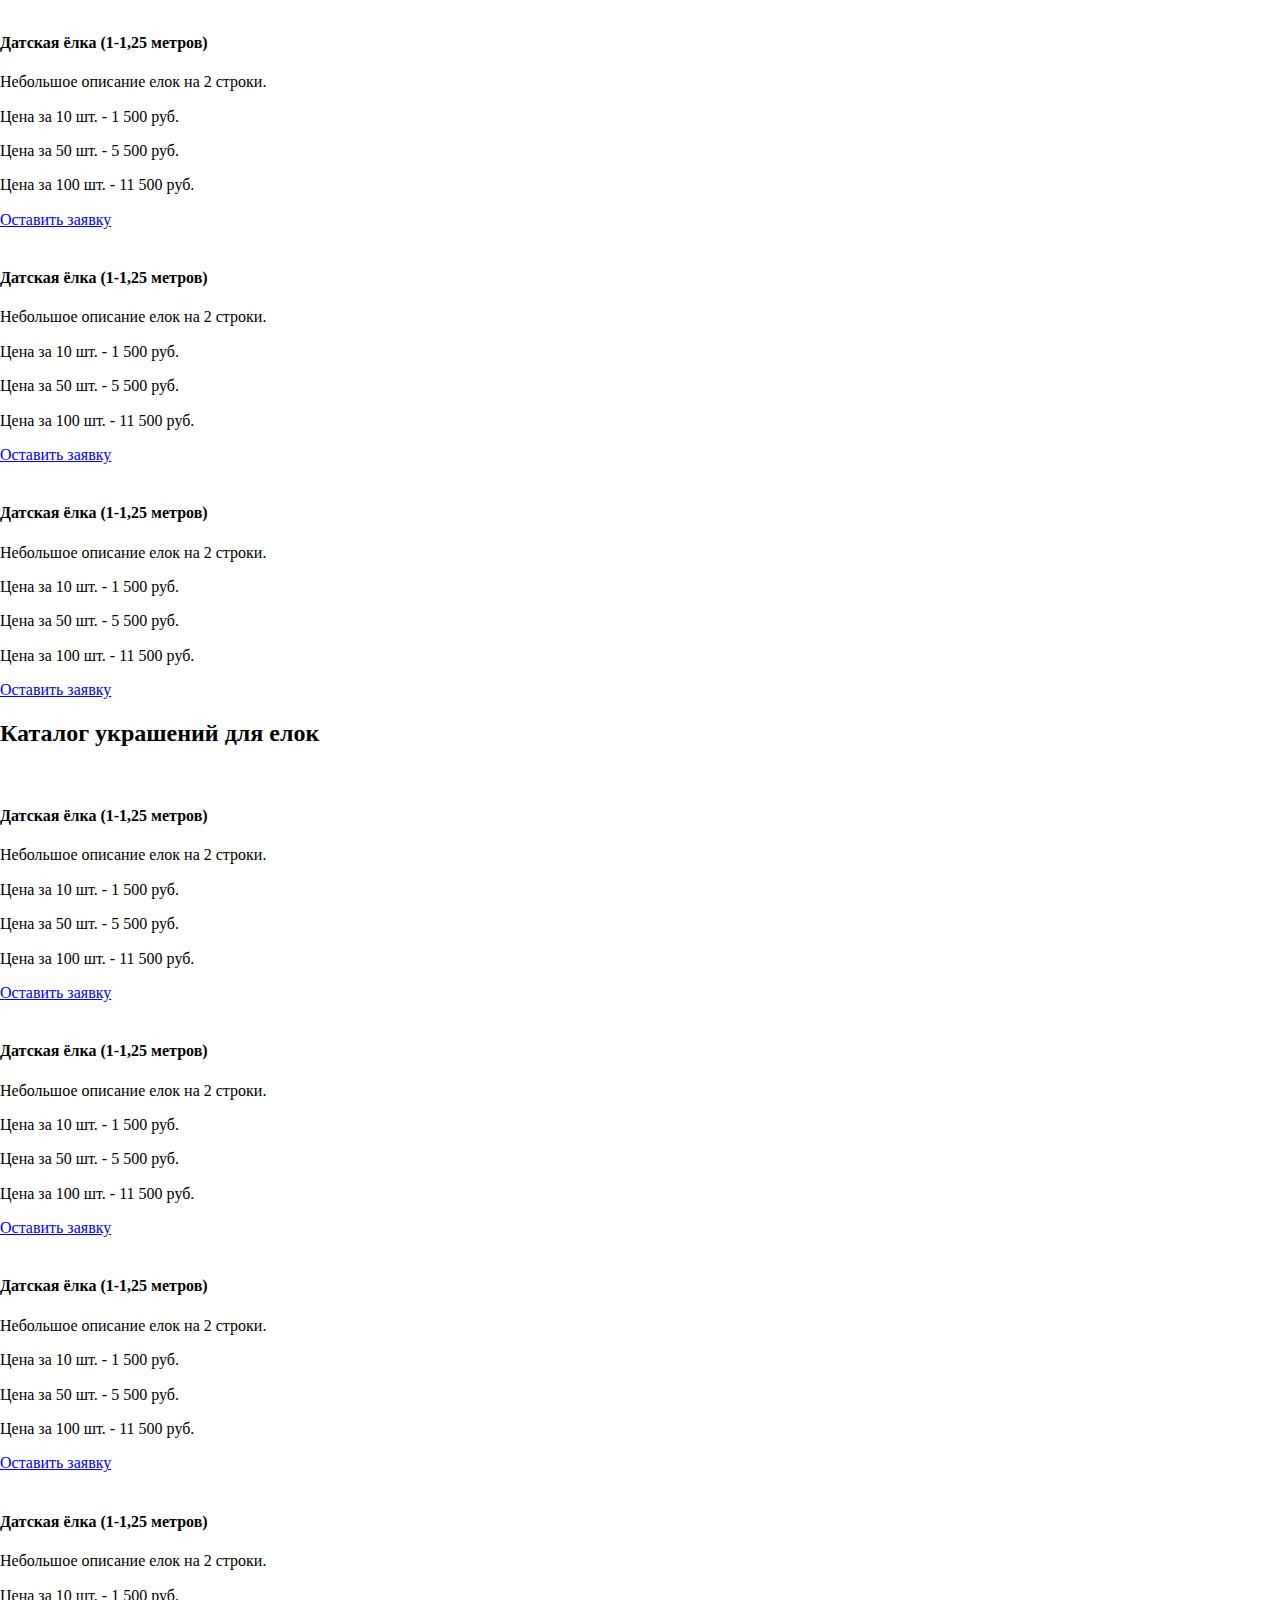
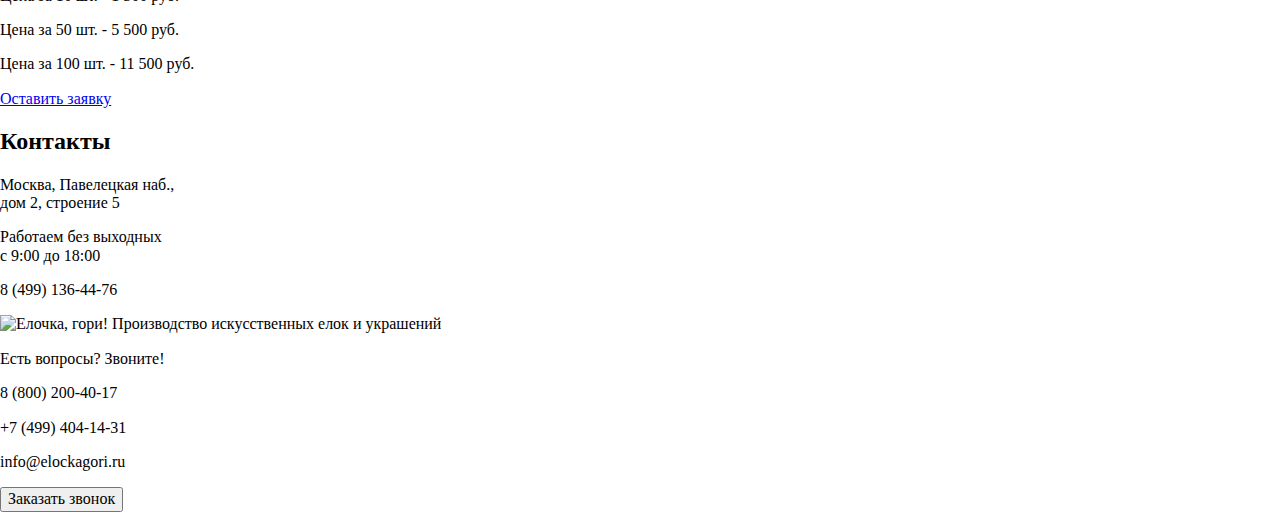
==== commit b7f6b84a: "Added alts for <img>" ====
--- a/Granit/index.html
+++ b/Granit/index.html
@@ -8,272 +8,629 @@
 	<!-- CSS -->
 	<link rel="stylesheet" href="css/normalize.css">
 	<link rel="stylesheet" href="css/fonts.css">
-	<link rel="stylesheet" href="css/main.css">
+	<link rel="stylesheet" href="css/style.css">
 
 	<!-- Favicons -->
-    <link rel="apple-touch-icon" sizes="180x180" href="img/favicons/apple-touch-icon.png">
+	<link rel="apple-touch-icon" sizes="180x180" href="img/favicons/apple-touch-icon.png">
 	<link rel="icon" type="image/png" sizes="32x32" href="img/favicons/favicon-32x32.png">
 	<link rel="icon" type="image/png" sizes="16x16" href="img/favicons/favicon-16x16.png">
 	<link rel="manifest" href="img/favicons/site.webmanifest">
-	<link rel="mask-icon" href="img/favicons/safari-pinned-tab.svg" color="#5bbad5">
-	<meta name="msapplication-TileColor" content="#ffc40d">
-	<meta name="theme-color" content="#ffe516">
-
-	<title>Granit</title>
+	<link rel="mask-icon" href="img/favicons/safari-pinned-tab.svg" color="#23cd19">
+	<link rel="shortcut icon" href="img/favicons/favicon.ico">
+	<meta name="msapplication-TileColor" content="#00a300">
+	<meta name="msapplication-config" content="img/favicons/browserconfig.xml">
+	<meta name="theme-color" content="#ffffff">
+
+	<title>Елочка, гори!</title>
 </head>
 <body>
-<!-- Sprites -->
-<svg display="none">
-	<symbol id="logo" viewBox="0 0 38 40">
-		<g>
-			<path d="M0 36.6v-2.37c0-1.672 1.328-3.028 2.965-3.028H19.97c2.326 0 3.525 1.125 3.525 2.8v3.374c0 1.749-1.15 2.624-3.525 2.624H2.741c-1.73 0-2.74-1.175-2.74-3.4zm3.356.2H20.14a.226.226 0 0 0 .223-.227v-1.944c0-.126-.1-.228-.223-.228H3.356a.226.226 0 0 0-.223.228v1.944c0 .126.1.228.223.228zm9.735-23.992c.123 0 .223.101.223.227v7.428l-.886 2.434a.227.227 0 0 0 .21.308h1.243c.072 0 .14-.036.182-.095L30.258.066a.22.22 0 0 1 .297-.062l3.246 2a.23.23 0 0 1 .079.308l-.957 1.713a.231.231 0 0 0-.03.112V14.18c0 .126.1.228.224.228h.676c.135 0 .24.123.22.26L33.3 19.81a.225.225 0 0 1-.221.195h-.185v1.55c0 .085.046.163.12.202.671.349 1.368 1.04 1.368 2.23 0 .741-.248 1.307-.626 1.713a.23.23 0 0 0 .016.33l3.605 3.172c.157.138.061.4-.145.4h-.516a.22.22 0 0 1-.146-.054l-3.6-3.168a.217.217 0 0 0-.216-.044c-.306.109-.629.168-.948.168-.317 0-.632-.076-.922-.214a.219.219 0 0 0-.235.03l-3.905 3.232a.22.22 0 0 1-.14.05l-.455-.004c-.235-.002-.338-.304-.155-.455l3.981-3.296a.23.23 0 0 0 .045-.303c-.248-.37-.406-.841-.406-1.422 0-.442.35-.8.783-.8.432 0 .783.358.783.8 0 .11.011.205.03.286.04.162.231.226.358.121l.002-.002a.385.385 0 0 1 .502.008l.172.151a.22.22 0 0 0 .282.009c.172-.138.29-.357.29-.707 0-.723-.703-.898-.835-.923a.797.797 0 0 1-.654-.79v-2.042c0-.125-.1-.228-.223-.228h-.463a.224.224 0 0 1-.219-.183l-1.006-5.142a.227.227 0 0 1 .219-.273h.686a.226.226 0 0 0 .223-.228V9.535c0-.238-.313-.317-.421-.105l-8.952 17.594a.231.231 0 0 0-.025.105v.646c0 .126-.1.228-.223.228h-2.686a.226.226 0 0 0-.224.228v1.144c0 .126-.1.228-.223.228H6.49a.226.226 0 0 1-.223-.228V28.23c0-.126-.1-.228-.223-.228H1.79a.226.226 0 0 1-.223-.228v-14.74c0-.126.1-.227.223-.227zm6.998 4.158l-.01.014 2.614 1.737c.182.12.408-.068.33-.274l-1.243-3.256a.221.221 0 0 0-.389-.05zm11.238-2.787c0 .126.1.228.224.228h.336a.226.226 0 0 0 .224-.228V6.502c0-.238-.312-.317-.42-.107l-.338.649a.231.231 0 0 0-.026.106zm-.384-8.501l.96-1.863a.23.23 0 0 0-.074-.296L30.33 2.514c-.165-.111-.379.035-.342.233l.537 2.868c.04.211.319.254.417.063zm-2.417-1.319l-1.109 1.965a.23.23 0 0 0 .073.306l1.79 1.177c.168.11.382-.042.339-.24l-.681-3.143a.222.222 0 0 0-.412-.065zm-.125 5.163l-1.656-1.1c-.167-.11-.382.041-.34.24l.649 3.012a.222.222 0 0 0 .414.059l1.008-1.912a.23.23 0 0 0-.075-.299zm-3.374.394l-1.259 1.874a.231.231 0 0 0 .064.32l1.892 1.238c.166.109.38-.04.339-.239L25.429 10a.222.222 0 0 0-.402-.083zm.394 5.522l-2.087-1.46c-.18-.125-.411.06-.335.268l1.188 3.25c.068.185.32.2.408.024l.898-1.79a.23.23 0 0 0-.072-.292zm-3.803 7.314l1.042-1.877a.231.231 0 0 0-.065-.298l-2.586-1.886c-.183-.133-.422.062-.336.274l1.545 3.763a.221.221 0 0 0 .4.024zm-1.585 1.499l-1.86-4.096a.22.22 0 0 0-.383-.038l-1.514 2.108a.23.23 0 0 0 .069.332l3.374 1.987c.19.112.406-.091.314-.293zm-15.11-3.446h5.036a.225.225 0 0 0 .223-.228v-4.342c0-.126-.1-.229-.223-.229H4.923a.226.226 0 0 0-.224.229v4.342c0 .126.1.228.224.228zm32.854 13.596c.123 0 .223.102.223.228v1.144c0 .126-.1.228-.223.228H25.692a.226.226 0 0 1-.223-.228v-1.144c0-.126.1-.228.223-.228h1.12a.226.226 0 0 0 .224-.228V32.23c0-.126-.1-.228-.224-.228h-1.12a.226.226 0 0 1-.223-.228v-1.143c0-.126.1-.229.223-.229h12.085c.123 0 .223.103.223.229v1.143c0 .126-.1.228-.223.228h-1.12a.225.225 0 0 0-.223.228v1.943c0 .126.1.228.223.228z"/>
-		</g>
-	</symbol>
-</svg>
-
 <!-- Header -->
 <header class="header">
 	<div class="container">
 		<div class="header__inner">
 			<div class="logo">
-				<svg class="logo__img">
-					<use xlink:href="#logo"></use>
-				</svg>
-				<div class="logo__content">
-					<h4 class="logo__title">Granit</h4>
-					<p class="logo__subtitle">Доставка нерудных материалов</p>
-				</div>
+				<img src="img/logo.png" alt="Елочка, гори! Производство искусственных елок и украшений">
 			</div>
 			<div class="phone-block">
-				<div class="phone-block__content">
-					<p class="phone-block__number">8 800 342-13-33</p>
-					<p class="phone-block__text">Бесплатный звонок по России</p>
-				</div>
-				<button class="btn btn--call-back">Обратный звонок</button>
-			</div>
+				<div class="phone-block__item">
+					<p class="phone-block__text">Есть вопросы? Звоните!</p>
+					<div class="phone-block__numbers">
+						<p class="phone-block__number">8 (800) 200-40-17</p>
+						<p class="phone-block__number">+7 (499) 404-14-31</p>
+					</div>
+				</div>
+				<div class="phone-block__item">
+					<p class="phone-block__mail">info@elockagori.ru</p>
+					<button class="btn btn--red phone-block__btn">Заказать звонок</button>
+				</div>
+			</div><!-- ./phone-block -->
+		</div><!-- ./header__inner -->
+	</div><!-- ./container -->
+</header>
+
+<!-- Nav -->
+<nav class="nav">
+	<div class="container">
+		<ul class="nav__list">
+			<li class="nav__item">
+				<a href="#" class="nav__link">Искусственные елки</a>
+			</li>
+			<li class="nav__item">
+				<a href="#" class="nav__link">Живые елки</a>
+			</li>
+			<li class="nav__item">
+				<a href="#" class="nav__link">Елочки из конфет</a>
+			</li>
+			<li class="nav__item">
+				<a href="#" class="nav__link">Украшения для елок</a>
+			</li>
+		</ul>
+	</div>
+</nav>
+
+<!-- Intro -->
+<section class="intro">
+	<div class="container">
+		<div class="intro__inner">
+			<h1 class="intro__title">
+				<span>Используйте все возможности</span>
+				<span>приближающегося праздника!</span>
+			</h1>
+			<p class="intro__text">
+				Закажите новогодний набор сейчас и получите дополнительную <span class="bold">скидку 15%</span> от оптовых цен!
+			</p>
+			<div class="wholesale-prices intro__offer">
+				<h3 class="wholesale-prices__title">Получи оптовые цены сейчас</h3>
+				<form class="wholesale-prices__form">
+					<input class="input wholosale-prices__input" type="text" placeholder="Ваше имя">
+					<input class="input wholosale-prices__input" type="text" placeholder="Ваш телефон">
+				</form>
+				<a href="#" class="btn btn--red wholesale-prices__link">Скачать прайс</a>
+			</div><!-- wholesale-prices -->
+		</div><!-- ./intro__inner -->
+	</div><!-- ./container -->
+</section>
+
+<!-- About-us -->
+<section class="about-us section">
+	<div class="container">
+		<h2 class="section-title section__title section-title--green">О нас</h2>
+		<div class="about-us__inner">
+			<div class="about-us__item">
+				<img src="img/about-us/about-us-1.png" alt="Награда" class="about-us__icon">
+				<p class="about-us__text"><span class="bold">Мы производители</span><br> Вы получите гарантию <br> лучших цен</p>
+			</div>
+			<div class="about-us__item">
+				<img src="img/about-us/about-us-2.png" alt="Грузовик" class="about-us__icon">
+				<p class="about-us__text"><span class="bold">Бесплатная доставка</span><br> по всей России</p>
+			</div>
+			<div class="about-us__item">
+				<img src="img/about-us/about-us-3.png" alt="Кошелек" class="about-us__icon">
+				<p class="about-us__text"><span class="bold">Ниже оптовых цен</span><br> конкурентов на 17-23%</p>
+			</div>
+			<div class="about-us__item">
+				<img src="img/about-us/about-us-4.png" alt="Домашний уют" class="about-us__icon">
+				<p class="about-us__text"><span class="bold">163000 семей</span><br> встретили 2015 год <br> с нами</p>
+			</div>
+		</div><!-- ./about-us__inner -->
+	</div><!-- ./container -->
+</section>
+
+<!-- Offer -->
+<section class="offer">
+	<div class="container">
+		<div class="offer__inner">
+			<div class="offer__content">
+				<h2 class="offer__title">Закажите до 10 ноября</h2>
+				<p class="offer__subtitle">на сумму от 100 000 рублей <br> и получите дополнительную скидку 15%</p>
+				<p class="offer__text">В декабре скидка 5%</p>
+				<form class="offer__form action">
+					<input class="input offer__input" type="text" placeholder="Ваше имя">
+					<input class="input offer__input" type="text" placeholder="Ваш телефон">
+					<button class="btn btn--green offer__btn" type="submit">Оставить заявку</button>
+				</form>
+			</div><!-- ./offer__content -->
+		</div><!-- ./offer__inner -->
+	</div><!-- ./container -->
+</section>
+
+<!-- Orders -->
+<div class="orders">
+	<div class="container">
+		<div class="orders__inner">
+			<p class="orders__text">У нас уже заказали:</p>
+			<div class="orders__numbers">
+				<span class="orders__number">1</span>
+				<span class="orders__number">5</span>
+			</div>
+			<p class="orders__text">человек</p>
 		</div>
 	</div>
-</header>
-
-<!-- Intro -->
-<section class="intro">
-	<div class="container">
-		<div class="intro__inner">
-			<nav class="nav">
-				<ul class="nav__inner">
-					<li class="nav__item"><a class="nav__link" href="#">Главная</a></li>
-					<li class="nav__item"><a class="nav__link" href="#">Каталог</a></li>
-					<li class="nav__item"><a class="nav__link" href="#">Услуги</a></li>
-					<li class="nav__item"><a class="nav__link" href="#">Доставка</a></li>
-					<li class="nav__item"><a class="nav__link" href="#">О компании</a></li>
-					<li class="nav__item"><a class="nav__link" href="#">Контакты</a></li>
-				</ul>
-			</nav>
-			<h1 class="intro__title">Быстрая доставка</h1>
-			<p class="intro__subtitle">бетона, щебня, песка<br>и других нерудных материалов<br>по Москве и Московской области</p>
-			<div class="intro__item">
-				<button class="btn btn--yellow btn--intro">Подробнее о доставке</button>
-				<p class="intro__text">или</p>
-				<a class="intro__link" href="#" target="_blank">перейти в каталог</a>
+</div>
+
+<!-- Sets -->
+<section class="sets section">
+	<div class="container">
+		<h2 class="section-title">Наши эффективные наборы</h2>
+		<p class="sets__subtitle">
+			Мы разработали для Вас готовые наборы на основе статистики наших клиентов!
+		</p>
+		<div class="sets__inner">
+			<div class="sets__col">
+				<div class="sets__item">
+					<div class="sets__list">
+						<img src="img/chiristmas-tree/christmas-sets.jpg" alt="Набор елок" class="sets__photo">
+						<ul class="sets__sizes">
+							<li class="sets__block">
+								<img src="img/icons/christmas-tree-icon.png" alt="Украшенная елка">
+								<p class="sets__size">40 см. - 100 шт.</p>
+							</li>
+							<li class="sets__block">
+								<img src="img/icons/christmas-tree-icon.png" alt="Украшенная елка">
+								<p class="sets__size">80 см. - 50 шт.</p>
+							</li>
+							<li class="sets__block">
+								<img src="img/icons/christmas-tree-icon.png" alt="Украшенная елка" class="sets-item__icon">
+								<p class="sets__size">1500 см. - 30 шт.</p>
+							</li>
+							<li class="sets__block">
+								<img src="img/icons/christmas-tree-icon.png" alt="Украшенная елка">
+								<p class="sets__size">2000 см. - 50 шт.</p>
+							</li>
+						</ul><!-- ./sets__sizes -->
+					</div><!-- ./sets__list -->
+					<div class="sets__description">
+						<p class="sets__text">
+							Срок реализации - <span class="bold">1 месяц</span>
+						</p>
+						<p class="sets__text">
+							Ваша закупка - <span class="bold">1 месяц</span>
+						</p>
+						<p class="sets__text">
+							Ваша закупка - <span class="bold">1 месяц</span>
+						</p>
+					</div><!-- ./sets__description -->
+					<button class="btn btn--red sets__btn">Оставить заявку</button>
+				</div><!-- ./sets__item -->
+			</div><!-- ./sets__col -->
+			<div class="sets__col">
+				<div class="sets__item">
+					<div class="sets__list">
+						<img src="img/chiristmas-tree/christmas-sets.jpg" alt="Набор елок" class="sets__photo">
+						<ul class="sets__sizes">
+							<li class="sets__block">
+								<img src="img/icons/christmas-tree-icon.png" alt="Украшенная елка">
+								<p class="sets__size">40 см. - 100 шт.</p>
+							</li>
+							<li class="sets__block">
+								<img src="img/icons/christmas-tree-icon.png" alt="Украшенная елка">
+								<p class="sets__size">80 см. - 50 шт.</p>
+							</li>
+							<li class="sets__block">
+								<img src="img/icons/christmas-tree-icon.png" alt="Украшенная елка" class="sets-item__icon">
+								<p class="sets__size">1500 см. - 30 шт.</p>
+							</li>
+							<li class="sets__block">
+								<img src="img/icons/christmas-tree-icon.png" alt="Украшенная елка">
+								<p class="sets__size">2000 см. - 50 шт.</p>
+							</li>
+						</ul><!-- ./sets__sizes -->
+					</div><!-- ./sets__list -->
+					<div class="sets__description">
+						<p class="sets__text">
+							Срок реализации - <span class="bold">1 месяц</span>
+						</p>
+						<p class="sets__text">
+							Ваша закупка - <span class="bold">1 месяц</span>
+						</p>
+						<p class="sets__text">
+							Ваша закупка - <span class="bold">1 месяц</span>
+						</p>
+					</div><!-- ./sets__description -->
+					<button class="btn btn--red sets__btn">Оставить заявку</button>
+				</div><!-- ./sets__item -->
+			</div><!-- ./sets__col -->
+		</div><!-- ./sets__inner -->
+	</div><!-- ./container -->
+</section>
+
+<!-- Reviews -->
+<section class="reviews section--small">
+	<div class="container">
+		<h2 class="section-title section__title">Отзывы о нас</h2>
+		<div class="reviews__inner">
+			<div class="reviews__item">
+				<img src="img/comments/man.png" alt="Мужчинна" class="reviews__avatar">
+				<div class="reviews__content">
+					<div class="reviews__heading">
+						<p class="reviews__name">Имя:.............</p>
+						<p class="reviews__time">Заказывал:.............</p>
+						<p class="reviews__price">Сумма заказа:..........</p>
+					</div>
+					<p class="reviews__text">Lorem Ipsum - это текст-"рыба", часто используемый в печати и вэб-дизайне. Lorem Ipsum является стандартной "рыбой" для текстов на латинице с начала XVI века. В то время некий безымянный печатник создал большую коллекцию размеров и форм шрифтов, используя Lorem Ipsum для распечатки образцов</p>
+					<a href="#" class="btn btn--green reviews__btn">Заказать этот же набор</a>
+				</div><!-- ./reviews__content -->
+			</div><!-- ./reviews__item -->
+			<div class="reviews__item">
+				<img src="img/comments/man.png" alt="Мужчинна" class="reviews__avatar">
+				<div class="reviews__content">
+					<div class="reviews__heading">
+						<p class="reviews__name">Имя:.............</p>
+						<p class="reviews__time">Заказывал:.............</p>
+						<p class="reviews__price">Сумма заказа:..........</p>
+					</div>
+					<p class="reviews__text">Lorem Ipsum - это текст-"рыба", часто используемый в печати и вэб-дизайне. Lorem Ipsum является стандартной "рыбой" для текстов на латинице с начала XVI века. В то время некий безымянный печатник создал большую коллекцию размеров и форм шрифтов, используя Lorem Ipsum для распечатки образцов</p>
+					<a href="#" class="btn btn--green reviews__btn">Заказать этот же набор</a>
+				</div><!-- ./reviews__content -->
+			</div><!-- ./reviews__item -->
+			<div class="reviews__item">
+				<img src="img/comments/man.png" alt="Мужчинна" class="reviews__avatar">
+				<div class="reviews__content">
+					<div class="reviews__heading">
+						<p class="reviews__name">Имя:.............</p>
+						<p class="reviews__time">Заказывал:.............</p>
+						<p class="reviews__price">Сумма заказа:..........</p>
+					</div>
+					<p class="reviews__text">Lorem Ipsum - это текст-"рыба", часто используемый в печати и вэб-дизайне. Lorem Ipsum является стандартной "рыбой" для текстов на латинице с начала XVI века. В то время некий безымянный печатник создал большую коллекцию размеров и форм шрифтов, используя Lorem Ipsum для распечатки образцов</p>
+					<a href="#" class="btn btn--green reviews__btn">Заказать этот же набор</a>
+				</div><!-- ./reviews__content -->
+			</div><!-- ./reviews__item -->
+			<div class="reviews__item">
+				<img src="img/comments/man.png" alt="Мужчинна" class="reviews__avatar">
+				<div class="reviews__content">
+					<div class="reviews__heading">
+						<p class="reviews__name">Имя:.............</p>
+						<p class="reviews__time">Заказывал:.............</p>
+						<p class="reviews__price">Сумма заказа:..........</p>
+					</div>
+					<p class="reviews__text">Lorem Ipsum - это текст-"рыба", часто используемый в печати и вэб-дизайне. Lorem Ipsum является стандартной "рыбой" для текстов на латинице с начала XVI века. В то время некий безымянный печатник создал большую коллекцию размеров и форм шрифтов, используя Lorem Ipsum для распечатки образцов</p>
+					<a href="#" class="btn btn--green reviews__btn">Заказать этот же набор</a>
+				</div><!-- ./reviews__content -->
+			</div><!-- ./reviews__item -->
+		</div><!-- ./reviews__inner -->
+	</div><!-- ./container -->
+</section>
+
+<!-- Production -->
+<section class="production section">
+	<div class="container">
+		<h2 class="section-title section__title">Наше производство</h2>
+		<div class="production__inner">
+			<div class="production__item">
+				<img src="img/production/production-1.jpg" alt="Проверка елки на качество" class="production__img">
+				<h4 class="production__title">Контроль качества продукции</h4>
+			</div>
+			<div class="production__item">
+				<img src="img/production/production-2.jpg" alt="Искусственные елки" class="production__img">
+				<h4 class="production__title">Пример выкладки</h4>
+			</div>
+			<div class="production__item">
+				<img src="img/production/production-3.jpg" alt="Украшения для елок" class="production__img">
+				<h4 class="production__title">Сопутствующие товары</h4>
+			</div>
+		</div><!-- ./production__inner -->
+	</div><!-- ./container -->
+</section>
+
+<!-- Artificial Christmas tree catalog -->
+<section class="artificial-christmas-tree section">
+	<div class="container">
+		<h2 class="section-title section__title section-title--white">Каталог искусственных елок</h2>
+		<div class="row">
+			<div class="christmas-tree-item">
+				<div class="christmas-tree-item__content">
+					<img src="img/chiristmas-tree/сhristmas-tree.jpg" alt="" class="christmas-tree-item__img">
+					<h4 class="christmas-tree-item__title">Датская ёлка <span>(1-1,25 метров)</span></h4>
+					<p class="christmas-tree-item__description">Небольшое описание елок <span>на 2 строки.</span></p>
+					<div class="christmas-tree-item__price">
+						<p class="christmas-tree-item__text">Цена за 10 шт. - <span class="bold">1 500 руб.</span></p>
+						<p class="christmas-tree-item__text">Цена за 50 шт. - <span class="bold">5 500 руб.</span></p>
+						<p class="christmas-tree-item__text">Цена за 100 шт. - <span class="bold">11 500 руб.</span></p>
+					</div>
+				</div>
+				<a href="#" class="btn btn--red christmas-tree-item__btn">Оставить заявку</a>
+			</div><!-- ./christmas-tree-item -->
+			<div class="christmas-tree-item">
+				<div class="christmas-tree-item__content">
+					<img src="img/chiristmas-tree/сhristmas-tree.jpg" alt="" class="christmas-tree-item__img">
+					<h4 class="christmas-tree-item__title">Датская ёлка <span>(1-1,25 метров)</span></h4>
+					<p class="christmas-tree-item__description">Небольшое описание елок <span>на 2 строки.</span></p>
+					<div class="christmas-tree-item__price">
+						<p class="christmas-tree-item__text">Цена за 10 шт. - <span class="bold">1 500 руб.</span></p>
+						<p class="christmas-tree-item__text">Цена за 50 шт. - <span class="bold">5 500 руб.</span></p>
+						<p class="christmas-tree-item__text">Цена за 100 шт. - <span class="bold">11 500 руб.</span></p>
+					</div>
+				</div>
+				<a href="#" class="btn btn--red christmas-tree-item__btn">Оставить заявку</a>
+			</div><!-- ./christmas-tree-item -->
+			<div class="christmas-tree-item">
+				<div class="christmas-tree-item__content">
+					<img src="img/chiristmas-tree/сhristmas-tree.jpg" alt="" class="christmas-tree-item__img">
+					<h4 class="christmas-tree-item__title">Датская ёлка <span>(1-1,25 метров)</span></h4>
+					<p class="christmas-tree-item__description">Небольшое описание елок <span>на 2 строки.</span></p>
+					<div class="christmas-tree-item__price">
+						<p class="christmas-tree-item__text">Цена за 10 шт. - <span class="bold">1 500 руб.</span></p>
+						<p class="christmas-tree-item__text">Цена за 50 шт. - <span class="bold">5 500 руб.</span></p>
+						<p class="christmas-tree-item__text">Цена за 100 шт. - <span class="bold">11 500 руб.</span></p>
+					</div>
+				</div>
+				<a href="#" class="btn btn--red christmas-tree-item__btn">Оставить заявку</a>
+			</div><!-- ./christmas-tree-item -->
+			<div class="christmas-tree-item">
+				<div class="christmas-tree-item__content">
+					<img src="img/chiristmas-tree/сhristmas-tree.jpg" alt="" class="christmas-tree-item__img">
+					<h4 class="christmas-tree-item__title">Датская ёлка <span>(1-1,25 метров)</span></h4>
+					<p class="christmas-tree-item__description">Небольшое описание елок <span>на 2 строки.</span></p>
+					<div class="christmas-tree-item__price">
+						<p class="christmas-tree-item__text">Цена за 10 шт. - <span class="bold">1 500 руб.</span></p>
+						<p class="christmas-tree-item__text">Цена за 50 шт. - <span class="bold">5 500 руб.</span></p>
+						<p class="christmas-tree-item__text">Цена за 100 шт. - <span class="bold">11 500 руб.</span></p>
+					</div>
+				</div>
+				<a href="#" class="btn btn--red christmas-tree-item__btn">Оставить заявку</a>
+			</div><!-- ./christmas-tree-item -->
+			<div class="christmas-tree-item">
+				<div class="christmas-tree-item__content">
+					<img src="img/chiristmas-tree/сhristmas-tree.jpg" alt="" class="christmas-tree-item__img">
+					<h4 class="christmas-tree-item__title">Датская ёлка <span>(1-1,25 метров)</span></h4>
+					<p class="christmas-tree-item__description">Небольшое описание елок <span>на 2 строки.</span></p>
+					<div class="christmas-tree-item__price">
+						<p class="christmas-tree-item__text">Цена за 10 шт. - <span class="bold">1 500 руб.</span></p>
+						<p class="christmas-tree-item__text">Цена за 50 шт. - <span class="bold">5 500 руб.</span></p>
+						<p class="christmas-tree-item__text">Цена за 100 шт. - <span class="bold">11 500 руб.</span></p>
+					</div>
+				</div>
+				<a href="#" class="btn btn--red christmas-tree-item__btn">Оставить заявку</a>
+			</div><!-- ./christmas-tree-item -->
+			<div class="christmas-tree-item">
+				<div class="christmas-tree-item__content">
+					<img src="img/chiristmas-tree/сhristmas-tree.jpg" alt="" class="christmas-tree-item__img">
+					<h4 class="christmas-tree-item__title">Датская ёлка <span>(1-1,25 метров)</span></h4>
+					<p class="christmas-tree-item__description">Небольшое описание елок <span>на 2 строки.</span></p>
+					<div class="christmas-tree-item__price">
+						<p class="christmas-tree-item__text">Цена за 10 шт. - <span class="bold">1 500 руб.</span></p>
+						<p class="christmas-tree-item__text">Цена за 50 шт. - <span class="bold">5 500 руб.</span></p>
+						<p class="christmas-tree-item__text">Цена за 100 шт. - <span class="bold">11 500 руб.</span></p>
+					</div>
+				</div>
+				<a href="#" class="btn btn--red christmas-tree-item__btn">Оставить заявку</a>
+			</div><!-- ./christmas-tree-item -->
+			<div class="christmas-tree-item">
+				<div class="christmas-tree-item__content">
+					<img src="img/chiristmas-tree/сhristmas-tree.jpg" alt="" class="christmas-tree-item__img">
+					<h4 class="christmas-tree-item__title">Датская ёлка <span>(1-1,25 метров)</span></h4>
+					<p class="christmas-tree-item__description">Небольшое описание елок <span>на 2 строки.</span></p>
+					<div class="christmas-tree-item__price">
+						<p class="christmas-tree-item__text">Цена за 10 шт. - <span class="bold">1 500 руб.</span></p>
+						<p class="christmas-tree-item__text">Цена за 50 шт. - <span class="bold">5 500 руб.</span></p>
+						<p class="christmas-tree-item__text">Цена за 100 шт. - <span class="bold">11 500 руб.</span></p>
+					</div>
+				</div>
+				<a href="#" class="btn btn--red christmas-tree-item__btn">Оставить заявку</a>
+			</div><!-- ./christmas-tree-item -->
+			<div class="christmas-tree-item">
+				<div class="christmas-tree-item__content">
+					<img src="img/chiristmas-tree/сhristmas-tree.jpg" alt="" class="christmas-tree-item__img">
+					<h4 class="christmas-tree-item__title">Датская ёлка <span>(1-1,25 метров)</span></h4>
+					<p class="christmas-tree-item__description">Небольшое описание елок <span>на 2 строки.</span></p>
+					<div class="christmas-tree-item__price">
+						<p class="christmas-tree-item__text">Цена за 10 шт. - <span class="bold">1 500 руб.</span></p>
+						<p class="christmas-tree-item__text">Цена за 50 шт. - <span class="bold">5 500 руб.</span></p>
+						<p class="christmas-tree-item__text">Цена за 100 шт. - <span class="bold">11 500 руб.</span></p>
+					</div>
+				</div>
+				<a href="#" class="btn btn--red christmas-tree-item__btn">Оставить заявку</a>
+			</div><!-- ./christmas-tree-item -->
+		</div><!-- ./row-->
+	</div><!-- ./container-->
+</section>
+
+<!-- Live Christmas tree catalog -->
+<section class="section section--gray">
+	<div class="container">
+		<h2 class="section-title section__title">Каталог живых елок</h2>
+		<div class="row">
+			<div class="christmas-tree-item">
+				<div class="christmas-tree-item__content">
+					<img src="img/chiristmas-tree/сhristmas-tree.jpg" alt="" class="christmas-tree-item__img">
+					<h4 class="christmas-tree-item__title">Датская ёлка <span>(1-1,25 метров)</span></h4>
+					<p class="christmas-tree-item__description">Небольшое описание елок <span>на 2 строки.</span></p>
+					<div class="christmas-tree-item__price">
+						<p class="christmas-tree-item__text">Цена за 10 шт. - <span class="bold">1 500 руб.</span></p>
+						<p class="christmas-tree-item__text">Цена за 50 шт. - <span class="bold">5 500 руб.</span></p>
+						<p class="christmas-tree-item__text">Цена за 100 шт. - <span class="bold">11 500 руб.</span></p>
+					</div>
+				</div>
+				<a href="#" class="btn btn--red christmas-tree-item__btn">Оставить заявку</a>
+			</div><!-- ./christmas-tree-item -->
+			<div class="christmas-tree-item">
+				<div class="christmas-tree-item__content">
+					<img src="img/chiristmas-tree/сhristmas-tree.jpg" alt="" class="christmas-tree-item__img">
+					<h4 class="christmas-tree-item__title">Датская ёлка <span>(1-1,25 метров)</span></h4>
+					<p class="christmas-tree-item__description">Небольшое описание елок <span>на 2 строки.</span></p>
+					<div class="christmas-tree-item__price">
+						<p class="christmas-tree-item__text">Цена за 10 шт. - <span class="bold">1 500 руб.</span></p>
+						<p class="christmas-tree-item__text">Цена за 50 шт. - <span class="bold">5 500 руб.</span></p>
+						<p class="christmas-tree-item__text">Цена за 100 шт. - <span class="bold">11 500 руб.</span></p>
+					</div>
+				</div>
+				<a href="#" class="btn btn--red christmas-tree-item__btn">Оставить заявку</a>
+			</div><!-- ./christmas-tree-item -->
+			<div class="christmas-tree-item">
+				<div class="christmas-tree-item__content">
+					<img src="img/chiristmas-tree/сhristmas-tree.jpg" alt="" class="christmas-tree-item__img">
+					<h4 class="christmas-tree-item__title">Датская ёлка <span>(1-1,25 метров)</span></h4>
+					<p class="christmas-tree-item__description">Небольшое описание елок <span>на 2 строки.</span></p>
+					<div class="christmas-tree-item__price">
+						<p class="christmas-tree-item__text">Цена за 10 шт. - <span class="bold">1 500 руб.</span></p>
+						<p class="christmas-tree-item__text">Цена за 50 шт. - <span class="bold">5 500 руб.</span></p>
+						<p class="christmas-tree-item__text">Цена за 100 шт. - <span class="bold">11 500 руб.</span></p>
+					</div>
+				</div>
+				<a href="#" class="btn btn--red christmas-tree-item__btn">Оставить заявку</a>
+			</div><!-- ./christmas-tree-item -->
+			<div class="christmas-tree-item">
+				<div class="christmas-tree-item__content">
+					<img src="img/chiristmas-tree/сhristmas-tree.jpg" alt="" class="christmas-tree-item__img">
+					<h4 class="christmas-tree-item__title">Датская ёлка <span>(1-1,25 метров)</span></h4>
+					<p class="christmas-tree-item__description">Небольшое описание елок <span>на 2 строки.</span></p>
+					<div class="christmas-tree-item__price">
+						<p class="christmas-tree-item__text">Цена за 10 шт. - <span class="bold">1 500 руб.</span></p>
+						<p class="christmas-tree-item__text">Цена за 50 шт. - <span class="bold">5 500 руб.</span></p>
+						<p class="christmas-tree-item__text">Цена за 100 шт. - <span class="bold">11 500 руб.</span></p>
+					</div>
+				</div>
+				<a href="#" class="btn btn--red christmas-tree-item__btn">Оставить заявку</a>
+			</div><!-- ./christmas-tree-item -->
+		</div><!-- ./row-->
+	</div><!-- ./container-->
+</section>
+
+<!-- Catalog of sweets Christmas tree -->
+<section class="sweets-tree section">
+	<div class="container">
+		<h2 class="section-title section__title section-title--white">Каталок елочок из конфет</h2>
+		<div class="row">
+			<div class="christmas-tree-item">
+				<div class="christmas-tree-item__content">
+					<img src="img/chiristmas-tree/сhristmas-tree.jpg" alt="" class="christmas-tree-item__img">
+					<h4 class="christmas-tree-item__title">Датская ёлка <span>(1-1,25 метров)</span></h4>
+					<p class="christmas-tree-item__description">Небольшое описание елок <span>на 2 строки.</span></p>
+					<div class="christmas-tree-item__price">
+						<p class="christmas-tree-item__text">Цена за 10 шт. - <span class="bold">1 500 руб.</span></p>
+						<p class="christmas-tree-item__text">Цена за 50 шт. - <span class="bold">5 500 руб.</span></p>
+						<p class="christmas-tree-item__text">Цена за 100 шт. - <span class="bold">11 500 руб.</span></p>
+					</div>
+				</div>
+				<a href="#" class="btn btn--red christmas-tree-item__btn">Оставить заявку</a>
+			</div><!-- ./christmas-tree-item -->
+			<div class="christmas-tree-item">
+				<div class="christmas-tree-item__content">
+					<img src="img/chiristmas-tree/сhristmas-tree.jpg" alt="" class="christmas-tree-item__img">
+					<h4 class="christmas-tree-item__title">Датская ёлка <span>(1-1,25 метров)</span></h4>
+					<p class="christmas-tree-item__description">Небольшое описание елок <span>на 2 строки.</span></p>
+					<div class="christmas-tree-item__price">
+						<p class="christmas-tree-item__text">Цена за 10 шт. - <span class="bold">1 500 руб.</span></p>
+						<p class="christmas-tree-item__text">Цена за 50 шт. - <span class="bold">5 500 руб.</span></p>
+						<p class="christmas-tree-item__text">Цена за 100 шт. - <span class="bold">11 500 руб.</span></p>
+					</div>
+				</div>
+				<a href="#" class="btn btn--red christmas-tree-item__btn">Оставить заявку</a>
+			</div><!-- ./christmas-tree-item -->
+			<div class="christmas-tree-item">
+				<div class="christmas-tree-item__content">
+					<img src="img/chiristmas-tree/сhristmas-tree.jpg" alt="" class="christmas-tree-item__img">
+					<h4 class="christmas-tree-item__title">Датская ёлка <span>(1-1,25 метров)</span></h4>
+					<p class="christmas-tree-item__description">Небольшое описание елок <span>на 2 строки.</span></p>
+					<div class="christmas-tree-item__price">
+						<p class="christmas-tree-item__text">Цена за 10 шт. - <span class="bold">1 500 руб.</span></p>
+						<p class="christmas-tree-item__text">Цена за 50 шт. - <span class="bold">5 500 руб.</span></p>
+						<p class="christmas-tree-item__text">Цена за 100 шт. - <span class="bold">11 500 руб.</span></p>
+					</div>
+				</div>
+				<a href="#" class="btn btn--red christmas-tree-item__btn">Оставить заявку</a>
+			</div><!-- ./christmas-tree-item -->
+		</div><!-- ./row-->
+	</div><!-- ./container-->
+</section>
+
+<!-- Live Christmas tree catalog -->
+<section class="section section--gray">
+	<div class="container">
+		<h2 class="section-title section__title">Каталог украшений для елок</h2>
+		<div class="row">
+			<div class="christmas-tree-item">
+				<div class="christmas-tree-item__content">
+					<img src="img/chiristmas-tree/сhristmas-tree.jpg" alt="" class="christmas-tree-item__img">
+					<h4 class="christmas-tree-item__title">Датская ёлка <span>(1-1,25 метров)</span></h4>
+					<p class="christmas-tree-item__description">Небольшое описание елок <span>на 2 строки.</span></p>
+					<div class="christmas-tree-item__price">
+						<p class="christmas-tree-item__text">Цена за 10 шт. - <span class="bold">1 500 руб.</span></p>
+						<p class="christmas-tree-item__text">Цена за 50 шт. - <span class="bold">5 500 руб.</span></p>
+						<p class="christmas-tree-item__text">Цена за 100 шт. - <span class="bold">11 500 руб.</span></p>
+					</div>
+				</div>
+				<a href="#" class="btn btn--red christmas-tree-item__btn">Оставить заявку</a>
+			</div><!-- ./christmas-tree-item -->
+			<div class="christmas-tree-item">
+				<div class="christmas-tree-item__content">
+					<img src="img/chiristmas-tree/сhristmas-tree.jpg" alt="" class="christmas-tree-item__img">
+					<h4 class="christmas-tree-item__title">Датская ёлка <span>(1-1,25 метров)</span></h4>
+					<p class="christmas-tree-item__description">Небольшое описание елок <span>на 2 строки.</span></p>
+					<div class="christmas-tree-item__price">
+						<p class="christmas-tree-item__text">Цена за 10 шт. - <span class="bold">1 500 руб.</span></p>
+						<p class="christmas-tree-item__text">Цена за 50 шт. - <span class="bold">5 500 руб.</span></p>
+						<p class="christmas-tree-item__text">Цена за 100 шт. - <span class="bold">11 500 руб.</span></p>
+					</div>
+				</div>
+				<a href="#" class="btn btn--red christmas-tree-item__btn">Оставить заявку</a>
+			</div><!-- ./christmas-tree-item -->
+			<div class="christmas-tree-item">
+				<div class="christmas-tree-item__content">
+					<img src="img/chiristmas-tree/сhristmas-tree.jpg" alt="" class="christmas-tree-item__img">
+					<h4 class="christmas-tree-item__title">Датская ёлка <span>(1-1,25 метров)</span></h4>
+					<p class="christmas-tree-item__description">Небольшое описание елок <span>на 2 строки.</span></p>
+					<div class="christmas-tree-item__price">
+						<p class="christmas-tree-item__text">Цена за 10 шт. - <span class="bold">1 500 руб.</span></p>
+						<p class="christmas-tree-item__text">Цена за 50 шт. - <span class="bold">5 500 руб.</span></p>
+						<p class="christmas-tree-item__text">Цена за 100 шт. - <span class="bold">11 500 руб.</span></p>
+					</div>
+				</div>
+				<a href="#" class="btn btn--red christmas-tree-item__btn">Оставить заявку</a>
+			</div><!-- ./christmas-tree-item -->
+			<div class="christmas-tree-item">
+				<div class="christmas-tree-item__content">
+					<img src="img/chiristmas-tree/сhristmas-tree.jpg" alt="" class="christmas-tree-item__img">
+					<h4 class="christmas-tree-item__title">Датская ёлка <span>(1-1,25 метров)</span></h4>
+					<p class="christmas-tree-item__description">Небольшое описание елок <span>на 2 строки.</span></p>
+					<div class="christmas-tree-item__price">
+						<p class="christmas-tree-item__text">Цена за 10 шт. - <span class="bold">1 500 руб.</span></p>
+						<p class="christmas-tree-item__text">Цена за 50 шт. - <span class="bold">5 500 руб.</span></p>
+						<p class="christmas-tree-item__text">Цена за 100 шт. - <span class="bold">11 500 руб.</span></p>
+					</div>
+				</div>
+				<a href="#" class="btn btn--red christmas-tree-item__btn">Оставить заявку</a>
+			</div><!-- ./christmas-tree-item -->
+		</div><!-- ./row-->
+	</div><!-- ./container-->
+</section>
+
+<!-- Map -->
+<section class="map">
+	<div class="container">
+		<div class="map__inner">
+			<div class="map__contacts">
+				<h2 class="map__contacts-title">Контакты</h2>
+				<p class="map__text map__address">Москва, Павелецкая наб., <br> дом 2, строение 5</p>
+				<p class="map__text map__work-time">Работаем без выходных <br> с 9:00 до 18:00</p>
+				<p class="map__text map__phone-number">8 (499) 136-44-76</p>
 			</div>
 		</div>
 	</div>
 </section>
 
-<!-- Products -->
-<section class="products section">
-	<div class="container">
-		<h2 class="section-title">Всегда в наличии</h2>
-		<div class="products__inner">
-			<div class="products__col">
-				<div class="products__item">
-					<img src="img/products/product-1.jpg" alt="sand" class="products__photo">
-					<h3 class="products__title">Песок речной</h3>
-					<p class="products__text">Мелкий речной песок повышает прочность, долговечность и морозоустойчивость растворов, в состав которых он входит.</p>
-					<p class="products__price">от 330 р./т</p>
-					<button class="btn btn--details btn--yellow">Подробнее</button>
-				</div>
-			</div>
-			<div class="products__col">
-				<div class="products__item">
-					<img src="img/products/product-2.jpg" alt="crushed stone" class="products__photo">
-					<h3 class="products__title">Щебень</h3>
-					<p class="products__text">Мелкий речной песок повышает прочность, долговечность и морозоустойчивость растворов, в состав которых он входит.</p>
-					<p class="products__price">от 330 р./т</p>
-					<button class="btn btn--details btn--yellow">Подробнее</button>
-				</div>
-			</div>
-			<div class="products__col">
-				<div class="products__item">
-					<img src="img/products/product-3.jpg" alt="priming" class="products__photo">
-					<h3 class="products__title">Грунт</h3>
-					<p class="products__text">Мелкий речной песок повышает прочность, долговечность и морозоустойчивость растворов, в состав которых он входит.</p>
-					<p class="products__price">от 330 р./т</p>
-					<button class="btn btn--details btn--yellow">Подробнее</button>
-				</div>
-			</div>
-		</div>
-	</div>
-</section>
-
-<!-- Features -->
-<section class="features section section--gray">
-	<div class="container">
-		<h2 class="section-title">Наши преимущества</h2>
-		<div class="features__inner">
-			<div class="features__col">
-				<div class="features__item">
-					<img src="img/features/feature-1.png" alt="" class="features__icon">
-					<h3 class="features__title">Низкая цена</h3>
-					<p class="features__text">Мы сотрудничаем напрямую с производителем, поэтому можем гарантировать самую низкую цену.</p>
-				</div>
-			</div>
-			<div class="features__col">
-				<div class="features__item">
-					<img src="img/features/feature-2.png" alt="" class="features__icon">
-					<h3 class="features__title">Быстрая доставка</h3>
-					<p class="features__text">Весь товар уже находится на нашем складе. Нам остается только погрузить его и в путь!</p>
-				</div>
-			</div>
-			<div class="features__col">
-				<div class="features__item">
-					<img src="img/features/feature-3.png" alt="" class="features__icon">
-					<h3 class="features__title">Индивидуальный подход</h3>
-					<p class="features__text">Вам нужны бесперебойные поставки или большая партия товара со скидкой? Мы найдем решение! </p>
-				</div>
-			</div>
-		</div>
-	</div>
-</section>
-
-<!-- Pop-products -->
-<section class="pop-products section">
-	<div class="container">
-		<h2 class="section-title">Популярные товары</h2>
-		<div class="pop-products__inner">
-			<div class="pop-products__col">
-				<div class="pop-products__item pop-products__item_share">
-					<div class="pop-products__photo">
-						<img src="img/pop-products/product-1.jpg" alt="">
-					</div>
-					<h3 class="pop-products__title">Гранитный щебень 5-20 мм</h3>
-					<p class="pop-products__price">1 350 р./т</p>
-					<button class="btn btn--buy btn--yellow">Купить</button>
-				</div>
-			</div>
-			<div class="pop-products__col">
-				<div class="pop-products__item pop-products__item_share">
-					<div class="pop-products__photo">
-						<img src="img/pop-products/product-2.jpg" alt="">
-					</div>
-					<h3 class="pop-products__title">Гранитный щебень 5-20 мм</h3>
-					<p class="pop-products__price">1 350 р./т</p>
-					<button class="btn btn--buy btn--yellow">Купить</button>
-				</div>
-			</div>
-			<div class="pop-products__col">
-				<div class="pop-products__item">
-					<div class="pop-products__photo">
-						<img src="img/pop-products/product-3.jpg" alt="">
-					</div>
-					<h3 class="pop-products__title">Гранитный щебень 0-5 мм<span>(отсев)</span></h3>
-					<p class="pop-products__price">1 350 р./т</p>
-					<button class="btn btn--buy btn--yellow">Купить</button>
-				</div>
-			</div>
-			<div class="pop-products__col">
-				<div class="pop-products__item">
-						<div class="pop-products__photo">
-							<img src="img/pop-products/product-4.jpg" alt="">
-						</div>
-					<h3 class="pop-products__title">Гранитный щебень 5-20 мм</h3>
-					<p class="pop-products__price">1 350 р./т</p>
-					<button class="btn btn--buy btn--yellow">Купить</button>
-				</div>
-			</div>
-		</div>
-	</div>
-</section>
-
-<!-- Services -->
-<section class="services section section--gray">
-	<div class="container">
-		<h2 class="section-title">Наши услуги</h2>
-		<div class="services__inner">
-			<div class="services__col">
-				<div class="services__item">
-					<img src="img/services/transport-1.png" alt="tipper" class="services__img">
-					<h4 class="services__title">Аренда самосвала</h4>
-				</div>
-			</div>
-			<div class="services__col">
-				<div class="services__item">
-					<img src="img/services/transport-2.png" alt="tipper" class="services__img">
-					<h4 class="services__title">Аренда спецтехники</h4>
-				</div>
-			</div>
-			<div class="services__col">
-				<div class="services__item">
-					<img src="img/services/transport-3.png" alt="tipper" class="services__img">
-					<h4 class="services__title">Рытье траншеи</h4>
-				</div>
-			</div>
-		</div>
-	</div>
-</section>
-
-<!-- Contacts -->
-<section class="contacts section--big">
-	<div class="container">
-		<div class="contacts__inner">
-			<div class="contacts__content">
-				<h2 class="contacts__title">Контакты</h2>
-				<div class="contacts__item contacts__phone-numbers">
-					<p>8 800 034-23-34</p>
-					<p>8 495 034-23-34</p>
-				</div>
-				<address class="contacts__item contacts__addres">Московская обл. г. Балашиха, 
-						пер. Столовой, д.23, кор. 34
-				</address>
-				<p class="contacts__item contacts__mail">Info@stroika.ru</p>
-			</div>
-		</div>
-	</div>
-</section>
-
+<!-- Footer -->
 <footer class="footer">
 	<div class="container">
 		<div class="footer__inner">
-			<div class="footer__block">
-				<div class="logo logo--footer">
-					<svg class="logo__img">
-						<use xlink:href="#logo"></use>
-					</svg>
-					<div class="logo__content">
-						<h4 class="logo__title">Granit</h4>
-						<p class="logo__subtitle">Доставка нерудных материалов</p>
-					</div>
-				</div>
-				<p class="copyright">© 2016. Гранти</p>
-			</div>
-			<div class="footer__block">
-				<div class="phone-block--footer">
-					<div class="phone-block__content">
-						<p class="phone-block__number">8 800 342-13-33</p>
-						<p class="phone-block__text">Бесплатный звонок по России</p>
-					</div>
-					<button class="btn btn--call-back btn--footer">Обратный звонок</button>
-				</div>
-			</div>
-		</div>
-	</div>
+			<div class="logo">
+				<img src="img/logo.png" alt="Елочка, гори! Производство искусственных елок и украшений">
+			</div>
+			<div class="phone-block">
+				<div class="phone-block__item">
+					<p class="phone-block__text">Есть вопросы? Звоните!</p>
+					<div class="phone-block__numbers">
+						<p class="phone-block__number">8 (800) 200-40-17</p>
+						<p class="phone-block__number">+7 (499) 404-14-31</p>
+					</div>
+				</div>
+				<div class="phone-block__item">
+					<p class="phone-block__mail">info@elockagori.ru</p>
+					<button class="btn btn--red phone-block__btn">Заказать звонок</button>
+				</div>
+			</div><!-- ./phone-block -->
+		</div><!-- ./footer__inner -->
+	</div><!-- ./container -->
 </footer>
-
-
-
-
 </body>
-</html>
-<!-- phone receiver -->
-<!-- location-pin -->
-<!-- close-envelope -->+</html>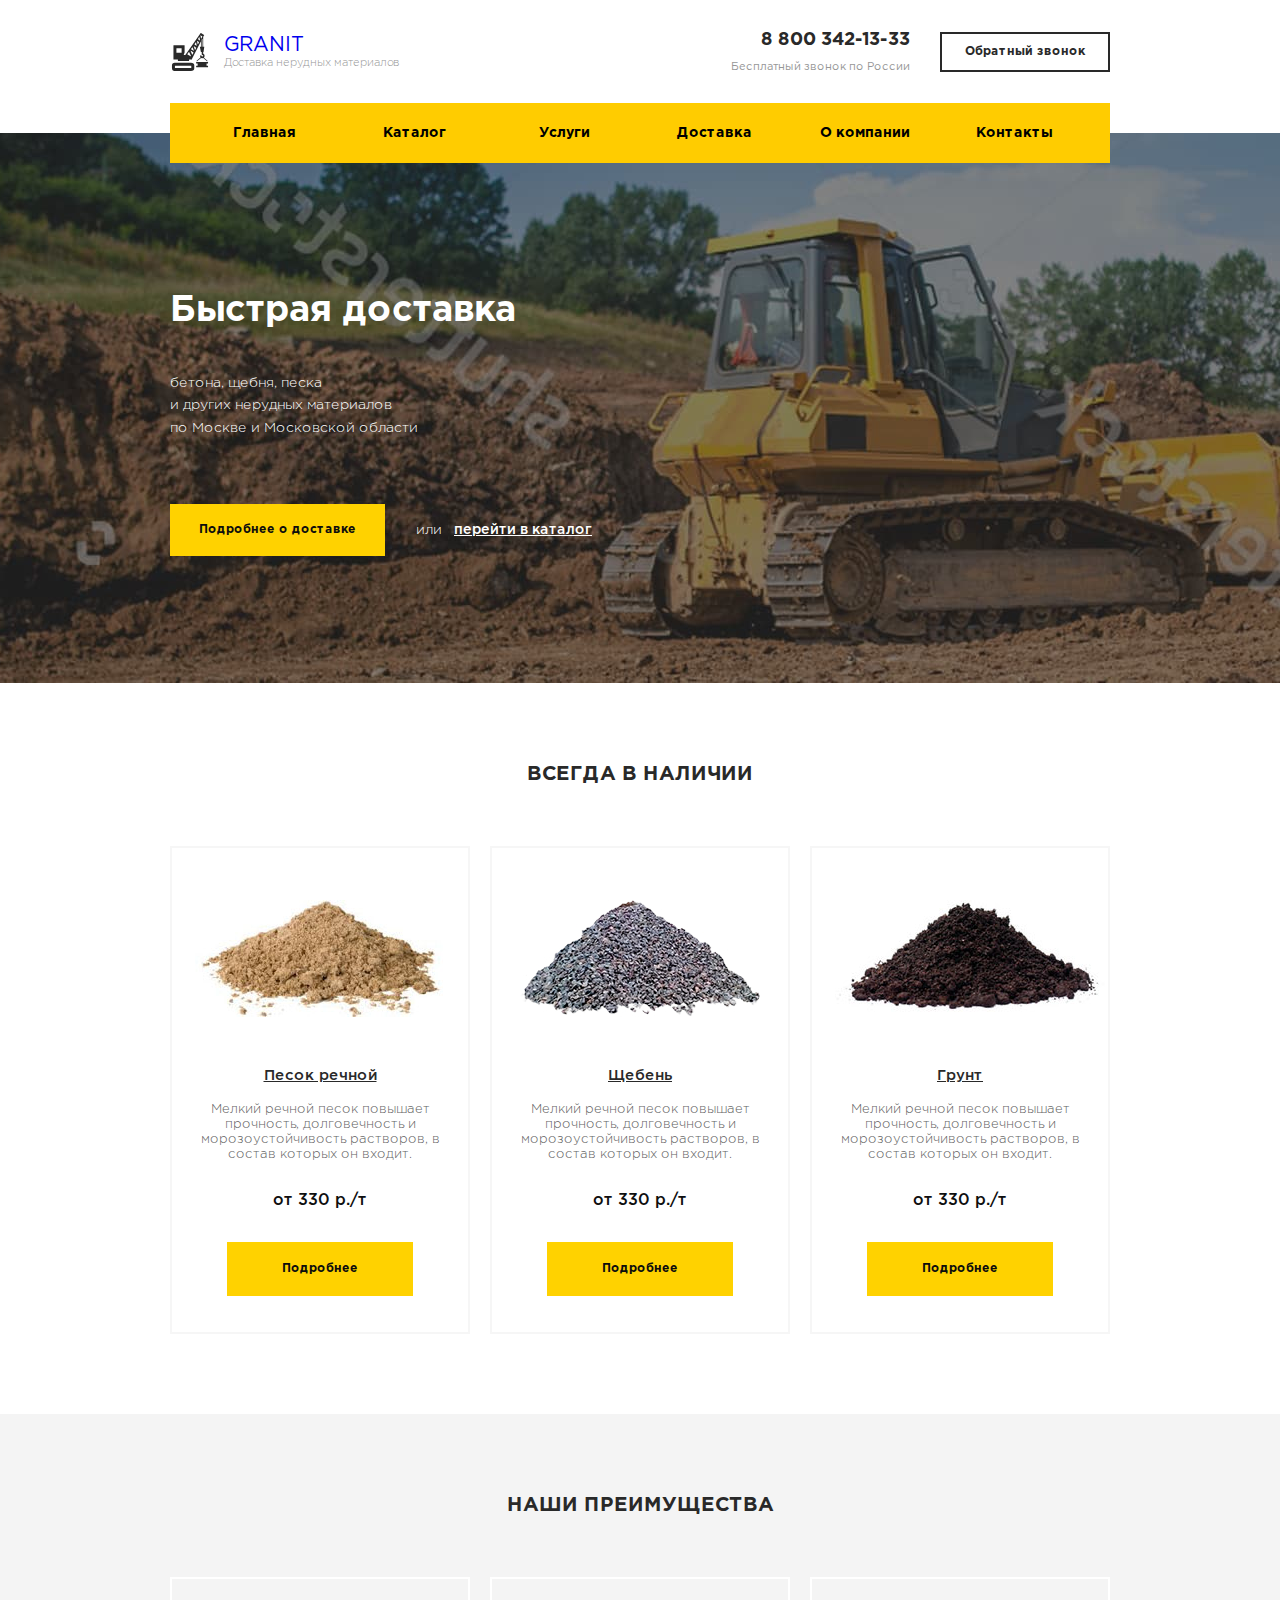
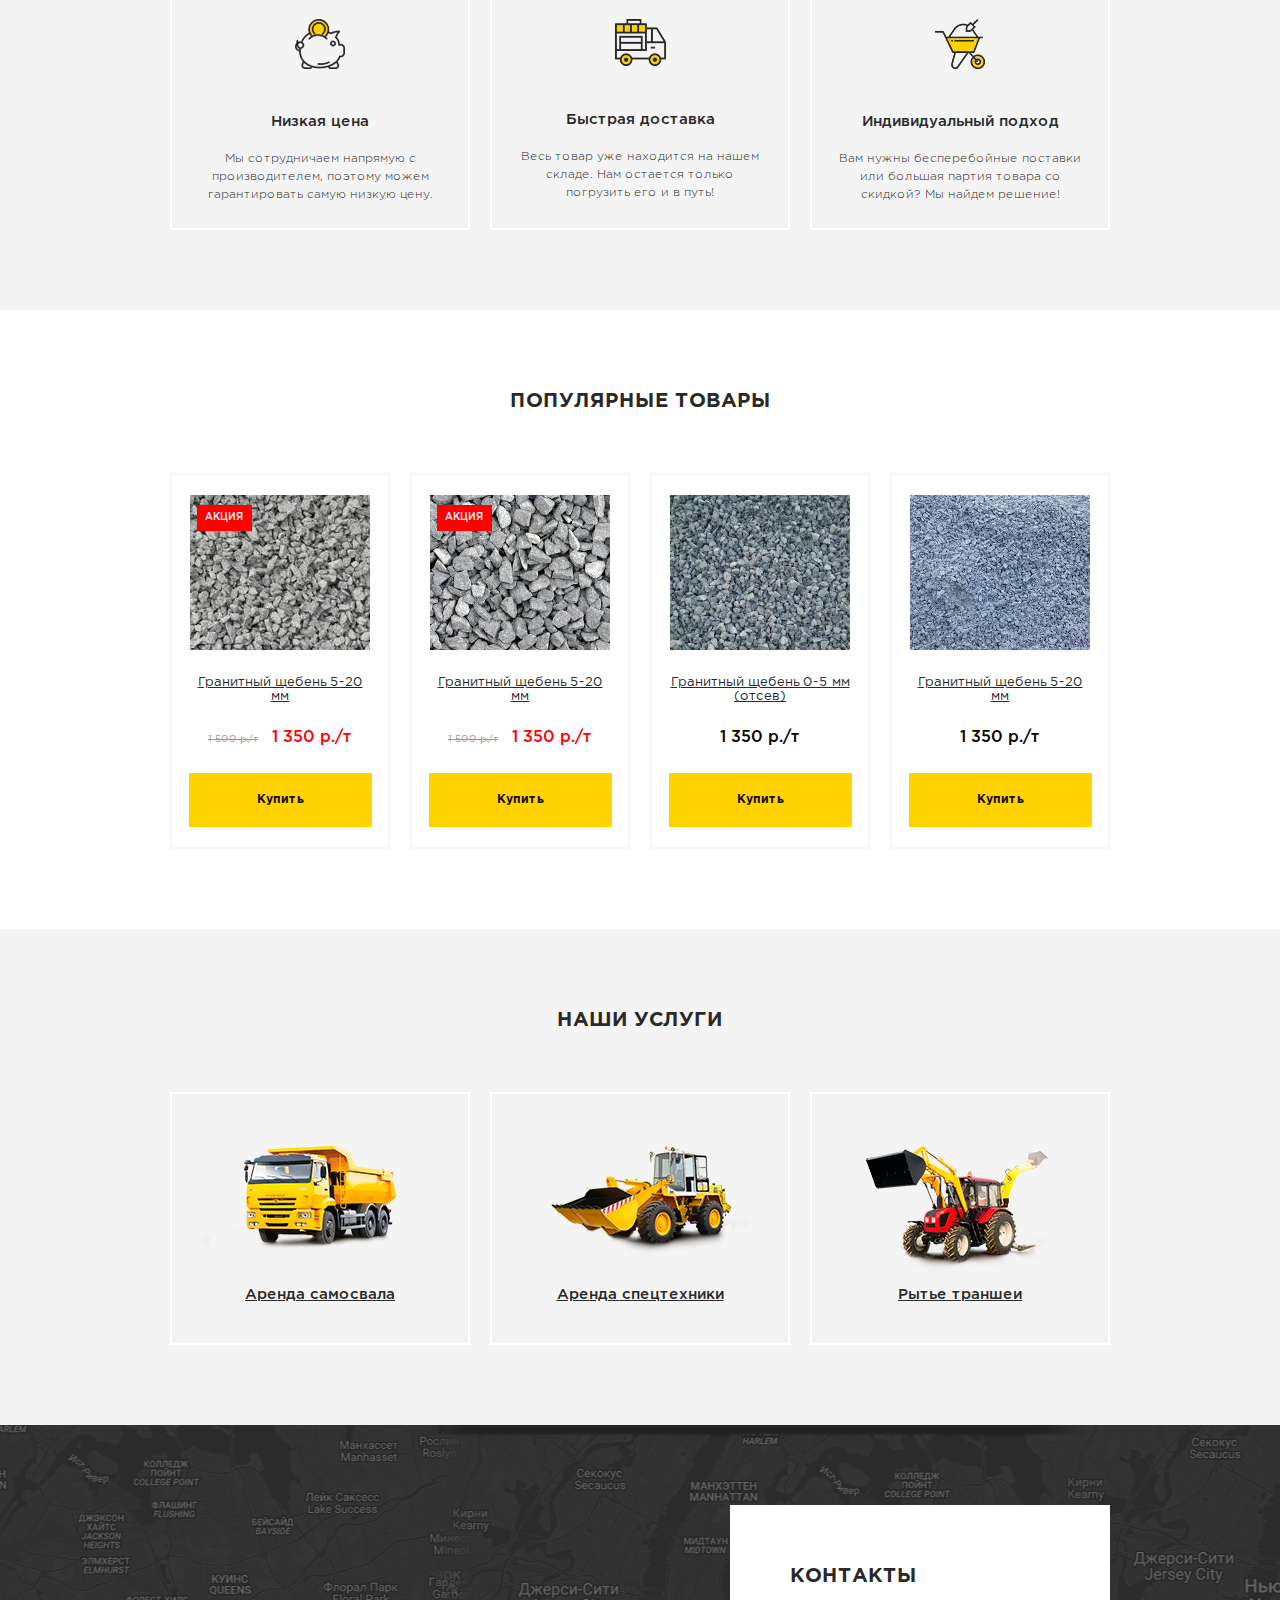
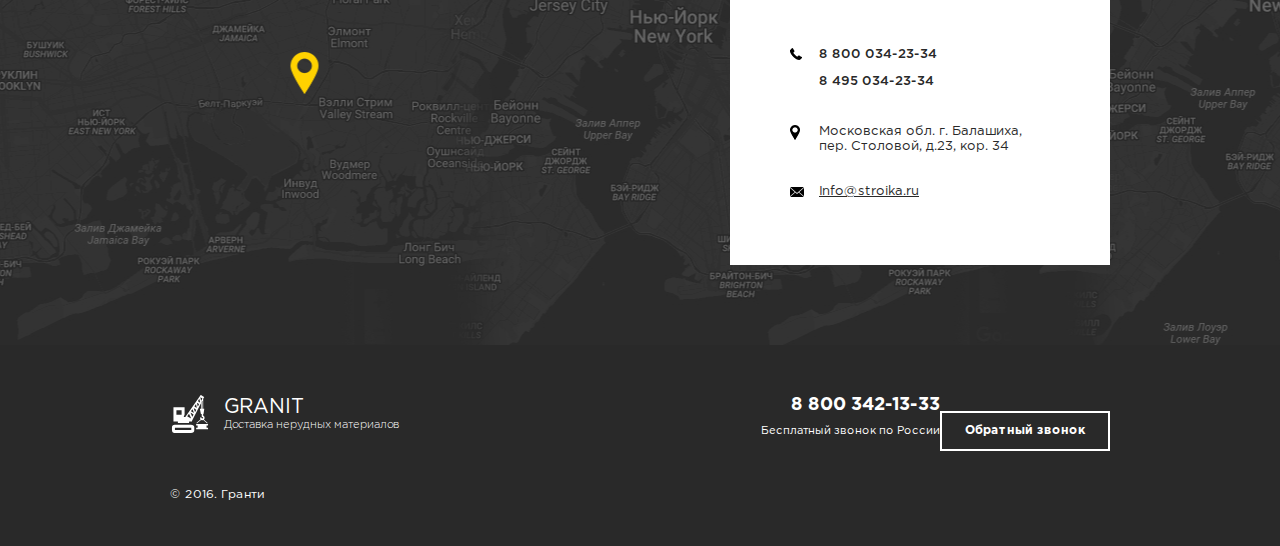
==== commit e36cb610: "Added alts" ====
--- a/Granit/index.html
+++ b/Granit/index.html
@@ -8,627 +8,264 @@
 	<!-- CSS -->
 	<link rel="stylesheet" href="css/normalize.css">
 	<link rel="stylesheet" href="css/fonts.css">
-	<link rel="stylesheet" href="css/style.css">
+	<link rel="stylesheet" href="css/main.css">
 
 	<!-- Favicons -->
-	<link rel="apple-touch-icon" sizes="180x180" href="img/favicons/apple-touch-icon.png">
+    <link rel="apple-touch-icon" sizes="180x180" href="img/favicons/apple-touch-icon.png">
 	<link rel="icon" type="image/png" sizes="32x32" href="img/favicons/favicon-32x32.png">
 	<link rel="icon" type="image/png" sizes="16x16" href="img/favicons/favicon-16x16.png">
 	<link rel="manifest" href="img/favicons/site.webmanifest">
-	<link rel="mask-icon" href="img/favicons/safari-pinned-tab.svg" color="#23cd19">
-	<link rel="shortcut icon" href="img/favicons/favicon.ico">
-	<meta name="msapplication-TileColor" content="#00a300">
-	<meta name="msapplication-config" content="img/favicons/browserconfig.xml">
-	<meta name="theme-color" content="#ffffff">
-
-	<title>Елочка, гори!</title>
+	<link rel="mask-icon" href="img/favicons/safari-pinned-tab.svg" color="#5bbad5">
+	<meta name="msapplication-TileColor" content="#ffc40d">
+	<meta name="theme-color" content="#ffe516">
+
+	<title>Granit</title>
 </head>
 <body>
+<!-- Sprites -->
+<svg display="none">
+	<symbol id="logo" viewBox="0 0 38 40">
+		<g>
+			<path d="M0 36.6v-2.37a3 3 0 012.96-3.03h17.01c2.33 0 3.52 1.13 3.52 2.8v3.38c0 1.75-1.15 2.62-3.52 2.62H2.74C1.01 40 0 38.83 0 36.6zm3.36.2h16.78a.23.23 0 00.22-.23v-1.94c0-.13-.1-.23-.22-.23H3.36a.23.23 0 00-.23.23v1.94c0 .13.1.23.23.23zm9.73-24c.12 0 .22.1.22.24v7.42l-.88 2.44a.23.23 0 00.2.3h1.25c.07 0 .14-.03.18-.09L30.26.07a.22.22 0 01.3-.07l3.24 2a.23.23 0 01.08.31l-.96 1.71a.23.23 0 00-.03.12v10.04c0 .13.1.23.23.23h.67c.14 0 .24.12.22.26l-.71 5.14a.23.23 0 01-.22.2h-.19v1.54c0 .09.05.17.12.2A2.42 2.42 0 0134.38 24c0 .74-.25 1.3-.62 1.71a.23.23 0 00.01.33l3.6 3.17c.16.14.07.4-.14.4h-.51a.22.22 0 01-.15-.05l-3.6-3.17a.22.22 0 00-.22-.04 2.84 2.84 0 01-.94.16c-.32 0-.64-.07-.93-.21a.22.22 0 00-.23.03l-3.9 3.23a.22.22 0 01-.15.05h-.45c-.24 0-.34-.3-.16-.46l3.98-3.3a.23.23 0 00.05-.3 2.5 2.5 0 01-.4-1.42c0-.44.34-.8.78-.8a.8.8 0 01.78.8c0 .11.01.2.03.29.04.16.23.22.36.12a.39.39 0 01.5 0l.17.16a.22.22 0 00.29 0c.17-.13.29-.35.29-.7 0-.72-.7-.9-.84-.92a.8.8 0 01-.65-.8v-2.04c0-.12-.1-.22-.23-.22h-.46a.22.22 0 01-.22-.19l-1-5.14a.23.23 0 01.21-.27h.7a.23.23 0 00.21-.23V9.54c0-.24-.3-.32-.42-.11l-8.95 17.6a.23.23 0 00-.02.1v.65c0 .12-.1.22-.23.22h-2.68a.23.23 0 00-.23.23v1.15c0 .12-.1.22-.22.22H6.49a.23.23 0 01-.22-.22v-1.15c0-.13-.1-.23-.23-.23H1.8a.23.23 0 01-.22-.23V13.03c0-.12.1-.22.22-.22zm7 4.17l-.01.01 2.61 1.74c.18.12.41-.07.33-.28l-1.24-3.25a.22.22 0 00-.39-.05zm11.24-2.8c0 .14.1.24.22.24h.34a.23.23 0 00.22-.23V6.5c0-.24-.31-.32-.42-.1l-.34.64a.23.23 0 00-.02.11zm-.39-8.5l.96-1.85a.23.23 0 00-.07-.3l-1.5-1c-.17-.12-.38.03-.34.23l.54 2.86c.03.22.31.26.41.07zm-2.41-1.31l-1.11 1.96a.23.23 0 00.07.31l1.79 1.18c.17.1.38-.04.34-.24l-.68-3.15a.22.22 0 00-.41-.06zm-.13 5.16l-1.66-1.1c-.16-.1-.38.04-.34.24l.65 3.01a.22.22 0 00.42.06l1-1.9a.23.23 0 00-.07-.3zm-3.37.4l-1.26 1.87a.23.23 0 00.06.32l1.9 1.24c.16.1.37-.04.33-.24L25.43 10a.22.22 0 00-.4-.08zm.4 5.52l-2.1-1.46c-.18-.13-.4.06-.33.27l1.19 3.25c.06.18.32.2.4.02l.9-1.79a.23.23 0 00-.07-.3zm-3.81 7.31l1.04-1.87a.23.23 0 00-.07-.3l-2.58-1.89c-.18-.13-.42.06-.34.28l1.55 3.76a.22.22 0 00.4.02zm-1.59 1.5l-1.86-4.1a.22.22 0 00-.38-.03l-1.51 2.1a.23.23 0 00.06.34l3.38 1.98c.19.12.4-.09.31-.29zm-15.1-3.44h5.03a.23.23 0 00.22-.23v-4.34c0-.13-.1-.23-.22-.23H4.92a.23.23 0 00-.22.23v4.34c0 .12.1.23.22.23zm32.85 13.6c.12 0 .22.1.22.22v1.14c0 .13-.1.23-.22.23H25.69a.23.23 0 01-.22-.23v-1.14c0-.13.1-.23.22-.23h1.12a.23.23 0 00.23-.23v-1.94c0-.13-.1-.23-.23-.23H25.7a.23.23 0 01-.22-.23v-1.14c0-.13.1-.23.22-.23h12.09c.12 0 .22.1.22.23v1.14c0 .13-.1.23-.22.23h-1.12a.23.23 0 00-.23.23v1.94c0 .13.1.23.23.23z"/>
+		</g>
+	</symbol>
+</svg>
+
 <!-- Header -->
 <header class="header">
 	<div class="container">
 		<div class="header__inner">
-			<div class="logo">
-				<img src="img/logo.png" alt="Елочка, гори! Производство искусственных елок и украшений">
-			</div>
+			<a class="logo" href="index.html">
+				<svg class="logo__img">
+					<use xlink:href="#logo"></use>
+				</svg>
+				<div class="logo__content">
+					<span class="logo__title">Granit</span>
+					<p class="logo__subtitle">Доставка нерудных материалов</p>
+				</div>
+			</a>
 			<div class="phone-block">
-				<div class="phone-block__item">
-					<p class="phone-block__text">Есть вопросы? Звоните!</p>
-					<div class="phone-block__numbers">
-						<p class="phone-block__number">8 (800) 200-40-17</p>
-						<p class="phone-block__number">+7 (499) 404-14-31</p>
-					</div>
-				</div>
-				<div class="phone-block__item">
-					<p class="phone-block__mail">info@elockagori.ru</p>
-					<button class="btn btn--red phone-block__btn">Заказать звонок</button>
-				</div>
-			</div><!-- ./phone-block -->
+				<div class="phone-block__content">
+					<p class="phone-block__number">8 800 342-13-33</p>
+					<p class="phone-block__text">Бесплатный звонок по России</p>
+				</div>
+				<button class="btn btn--call-back">Обратный звонок</button>
+			</div>
 		</div><!-- ./header__inner -->
 	</div><!-- ./container -->
 </header>
-
-<!-- Nav -->
-<nav class="nav">
-	<div class="container">
-		<ul class="nav__list">
-			<li class="nav__item">
-				<a href="#" class="nav__link">Искусственные елки</a>
-			</li>
-			<li class="nav__item">
-				<a href="#" class="nav__link">Живые елки</a>
-			</li>
-			<li class="nav__item">
-				<a href="#" class="nav__link">Елочки из конфет</a>
-			</li>
-			<li class="nav__item">
-				<a href="#" class="nav__link">Украшения для елок</a>
-			</li>
-		</ul>
-	</div>
-</nav>
 
 <!-- Intro -->
 <section class="intro">
 	<div class="container">
 		<div class="intro__inner">
-			<h1 class="intro__title">
-				<span>Используйте все возможности</span>
-				<span>приближающегося праздника!</span>
-			</h1>
-			<p class="intro__text">
-				Закажите новогодний набор сейчас и получите дополнительную <span class="bold">скидку 15%</span> от оптовых цен!
-			</p>
-			<div class="wholesale-prices intro__offer">
-				<h3 class="wholesale-prices__title">Получи оптовые цены сейчас</h3>
-				<form class="wholesale-prices__form">
-					<input class="input wholosale-prices__input" type="text" placeholder="Ваше имя">
-					<input class="input wholosale-prices__input" type="text" placeholder="Ваш телефон">
-				</form>
-				<a href="#" class="btn btn--red wholesale-prices__link">Скачать прайс</a>
-			</div><!-- wholesale-prices -->
+			<nav class="nav">
+				<ul class="nav__inner">
+					<li class="nav__item"><a class="nav__link" href="#">Главная</a></li>
+					<li class="nav__item"><a class="nav__link" href="#">Каталог</a></li>
+					<li class="nav__item"><a class="nav__link" href="#">Услуги</a></li>
+					<li class="nav__item"><a class="nav__link" href="#">Доставка</a></li>
+					<li class="nav__item"><a class="nav__link" href="#">О компании</a></li>
+					<li class="nav__item"><a class="nav__link" href="#">Контакты</a></li>
+				</ul>
+			</nav>
+			<h1 class="intro__title">Быстрая доставка</h1>
+			<p class="intro__subtitle">бетона, щебня, песка<br>и других нерудных материалов<br>по Москве и Московской области</p>
+			<div class="intro__item">
+				<button class="btn btn--yellow btn--intro">Подробнее о доставке</button>
+				<p class="intro__text">или</p>
+				<a class="intro__link" href="#" target="_blank">перейти в каталог</a>
+			</div>
 		</div><!-- ./intro__inner -->
 	</div><!-- ./container -->
 </section>
 
-<!-- About-us -->
-<section class="about-us section">
-	<div class="container">
-		<h2 class="section-title section__title section-title--green">О нас</h2>
-		<div class="about-us__inner">
-			<div class="about-us__item">
-				<img src="img/about-us/about-us-1.png" alt="Награда" class="about-us__icon">
-				<p class="about-us__text"><span class="bold">Мы производители</span><br> Вы получите гарантию <br> лучших цен</p>
-			</div>
-			<div class="about-us__item">
-				<img src="img/about-us/about-us-2.png" alt="Грузовик" class="about-us__icon">
-				<p class="about-us__text"><span class="bold">Бесплатная доставка</span><br> по всей России</p>
-			</div>
-			<div class="about-us__item">
-				<img src="img/about-us/about-us-3.png" alt="Кошелек" class="about-us__icon">
-				<p class="about-us__text"><span class="bold">Ниже оптовых цен</span><br> конкурентов на 17-23%</p>
-			</div>
-			<div class="about-us__item">
-				<img src="img/about-us/about-us-4.png" alt="Домашний уют" class="about-us__icon">
-				<p class="about-us__text"><span class="bold">163000 семей</span><br> встретили 2015 год <br> с нами</p>
-			</div>
-		</div><!-- ./about-us__inner -->
-	</div><!-- ./container -->
-</section>
-
-<!-- Offer -->
-<section class="offer">
-	<div class="container">
-		<div class="offer__inner">
-			<div class="offer__content">
-				<h2 class="offer__title">Закажите до 10 ноября</h2>
-				<p class="offer__subtitle">на сумму от 100 000 рублей <br> и получите дополнительную скидку 15%</p>
-				<p class="offer__text">В декабре скидка 5%</p>
-				<form class="offer__form action">
-					<input class="input offer__input" type="text" placeholder="Ваше имя">
-					<input class="input offer__input" type="text" placeholder="Ваш телефон">
-					<button class="btn btn--green offer__btn" type="submit">Оставить заявку</button>
-				</form>
-			</div><!-- ./offer__content -->
-		</div><!-- ./offer__inner -->
-	</div><!-- ./container -->
-</section>
-
-<!-- Orders -->
-<div class="orders">
-	<div class="container">
-		<div class="orders__inner">
-			<p class="orders__text">У нас уже заказали:</p>
-			<div class="orders__numbers">
-				<span class="orders__number">1</span>
-				<span class="orders__number">5</span>
-			</div>
-			<p class="orders__text">человек</p>
-		</div>
-	</div>
-</div>
-
-<!-- Sets -->
-<section class="sets section">
-	<div class="container">
-		<h2 class="section-title">Наши эффективные наборы</h2>
-		<p class="sets__subtitle">
-			Мы разработали для Вас готовые наборы на основе статистики наших клиентов!
-		</p>
-		<div class="sets__inner">
-			<div class="sets__col">
-				<div class="sets__item">
-					<div class="sets__list">
-						<img src="img/chiristmas-tree/christmas-sets.jpg" alt="Набор елок" class="sets__photo">
-						<ul class="sets__sizes">
-							<li class="sets__block">
-								<img src="img/icons/christmas-tree-icon.png" alt="Украшенная елка">
-								<p class="sets__size">40 см. - 100 шт.</p>
-							</li>
-							<li class="sets__block">
-								<img src="img/icons/christmas-tree-icon.png" alt="Украшенная елка">
-								<p class="sets__size">80 см. - 50 шт.</p>
-							</li>
-							<li class="sets__block">
-								<img src="img/icons/christmas-tree-icon.png" alt="Украшенная елка" class="sets-item__icon">
-								<p class="sets__size">1500 см. - 30 шт.</p>
-							</li>
-							<li class="sets__block">
-								<img src="img/icons/christmas-tree-icon.png" alt="Украшенная елка">
-								<p class="sets__size">2000 см. - 50 шт.</p>
-							</li>
-						</ul><!-- ./sets__sizes -->
-					</div><!-- ./sets__list -->
-					<div class="sets__description">
-						<p class="sets__text">
-							Срок реализации - <span class="bold">1 месяц</span>
-						</p>
-						<p class="sets__text">
-							Ваша закупка - <span class="bold">1 месяц</span>
-						</p>
-						<p class="sets__text">
-							Ваша закупка - <span class="bold">1 месяц</span>
-						</p>
-					</div><!-- ./sets__description -->
-					<button class="btn btn--red sets__btn">Оставить заявку</button>
-				</div><!-- ./sets__item -->
-			</div><!-- ./sets__col -->
-			<div class="sets__col">
-				<div class="sets__item">
-					<div class="sets__list">
-						<img src="img/chiristmas-tree/christmas-sets.jpg" alt="Набор елок" class="sets__photo">
-						<ul class="sets__sizes">
-							<li class="sets__block">
-								<img src="img/icons/christmas-tree-icon.png" alt="Украшенная елка">
-								<p class="sets__size">40 см. - 100 шт.</p>
-							</li>
-							<li class="sets__block">
-								<img src="img/icons/christmas-tree-icon.png" alt="Украшенная елка">
-								<p class="sets__size">80 см. - 50 шт.</p>
-							</li>
-							<li class="sets__block">
-								<img src="img/icons/christmas-tree-icon.png" alt="Украшенная елка" class="sets-item__icon">
-								<p class="sets__size">1500 см. - 30 шт.</p>
-							</li>
-							<li class="sets__block">
-								<img src="img/icons/christmas-tree-icon.png" alt="Украшенная елка">
-								<p class="sets__size">2000 см. - 50 шт.</p>
-							</li>
-						</ul><!-- ./sets__sizes -->
-					</div><!-- ./sets__list -->
-					<div class="sets__description">
-						<p class="sets__text">
-							Срок реализации - <span class="bold">1 месяц</span>
-						</p>
-						<p class="sets__text">
-							Ваша закупка - <span class="bold">1 месяц</span>
-						</p>
-						<p class="sets__text">
-							Ваша закупка - <span class="bold">1 месяц</span>
-						</p>
-					</div><!-- ./sets__description -->
-					<button class="btn btn--red sets__btn">Оставить заявку</button>
-				</div><!-- ./sets__item -->
-			</div><!-- ./sets__col -->
-		</div><!-- ./sets__inner -->
-	</div><!-- ./container -->
-</section>
-
-<!-- Reviews -->
-<section class="reviews section--small">
-	<div class="container">
-		<h2 class="section-title section__title">Отзывы о нас</h2>
-		<div class="reviews__inner">
-			<div class="reviews__item">
-				<img src="img/comments/man.png" alt="Мужчинна" class="reviews__avatar">
-				<div class="reviews__content">
-					<div class="reviews__heading">
-						<p class="reviews__name">Имя:.............</p>
-						<p class="reviews__time">Заказывал:.............</p>
-						<p class="reviews__price">Сумма заказа:..........</p>
-					</div>
-					<p class="reviews__text">Lorem Ipsum - это текст-"рыба", часто используемый в печати и вэб-дизайне. Lorem Ipsum является стандартной "рыбой" для текстов на латинице с начала XVI века. В то время некий безымянный печатник создал большую коллекцию размеров и форм шрифтов, используя Lorem Ipsum для распечатки образцов</p>
-					<a href="#" class="btn btn--green reviews__btn">Заказать этот же набор</a>
-				</div><!-- ./reviews__content -->
-			</div><!-- ./reviews__item -->
-			<div class="reviews__item">
-				<img src="img/comments/man.png" alt="Мужчинна" class="reviews__avatar">
-				<div class="reviews__content">
-					<div class="reviews__heading">
-						<p class="reviews__name">Имя:.............</p>
-						<p class="reviews__time">Заказывал:.............</p>
-						<p class="reviews__price">Сумма заказа:..........</p>
-					</div>
-					<p class="reviews__text">Lorem Ipsum - это текст-"рыба", часто используемый в печати и вэб-дизайне. Lorem Ipsum является стандартной "рыбой" для текстов на латинице с начала XVI века. В то время некий безымянный печатник создал большую коллекцию размеров и форм шрифтов, используя Lorem Ipsum для распечатки образцов</p>
-					<a href="#" class="btn btn--green reviews__btn">Заказать этот же набор</a>
-				</div><!-- ./reviews__content -->
-			</div><!-- ./reviews__item -->
-			<div class="reviews__item">
-				<img src="img/comments/man.png" alt="Мужчинна" class="reviews__avatar">
-				<div class="reviews__content">
-					<div class="reviews__heading">
-						<p class="reviews__name">Имя:.............</p>
-						<p class="reviews__time">Заказывал:.............</p>
-						<p class="reviews__price">Сумма заказа:..........</p>
-					</div>
-					<p class="reviews__text">Lorem Ipsum - это текст-"рыба", часто используемый в печати и вэб-дизайне. Lorem Ipsum является стандартной "рыбой" для текстов на латинице с начала XVI века. В то время некий безымянный печатник создал большую коллекцию размеров и форм шрифтов, используя Lorem Ipsum для распечатки образцов</p>
-					<a href="#" class="btn btn--green reviews__btn">Заказать этот же набор</a>
-				</div><!-- ./reviews__content -->
-			</div><!-- ./reviews__item -->
-			<div class="reviews__item">
-				<img src="img/comments/man.png" alt="Мужчинна" class="reviews__avatar">
-				<div class="reviews__content">
-					<div class="reviews__heading">
-						<p class="reviews__name">Имя:.............</p>
-						<p class="reviews__time">Заказывал:.............</p>
-						<p class="reviews__price">Сумма заказа:..........</p>
-					</div>
-					<p class="reviews__text">Lorem Ipsum - это текст-"рыба", часто используемый в печати и вэб-дизайне. Lorem Ipsum является стандартной "рыбой" для текстов на латинице с начала XVI века. В то время некий безымянный печатник создал большую коллекцию размеров и форм шрифтов, используя Lorem Ipsum для распечатки образцов</p>
-					<a href="#" class="btn btn--green reviews__btn">Заказать этот же набор</a>
-				</div><!-- ./reviews__content -->
-			</div><!-- ./reviews__item -->
-		</div><!-- ./reviews__inner -->
-	</div><!-- ./container -->
-</section>
-
-<!-- Production -->
-<section class="production section">
-	<div class="container">
-		<h2 class="section-title section__title">Наше производство</h2>
-		<div class="production__inner">
-			<div class="production__item">
-				<img src="img/production/production-1.jpg" alt="Проверка елки на качество" class="production__img">
-				<h4 class="production__title">Контроль качества продукции</h4>
-			</div>
-			<div class="production__item">
-				<img src="img/production/production-2.jpg" alt="Искусственные елки" class="production__img">
-				<h4 class="production__title">Пример выкладки</h4>
-			</div>
-			<div class="production__item">
-				<img src="img/production/production-3.jpg" alt="Украшения для елок" class="production__img">
-				<h4 class="production__title">Сопутствующие товары</h4>
-			</div>
-		</div><!-- ./production__inner -->
-	</div><!-- ./container -->
-</section>
-
-<!-- Artificial Christmas tree catalog -->
-<section class="artificial-christmas-tree section">
-	<div class="container">
-		<h2 class="section-title section__title section-title--white">Каталог искусственных елок</h2>
-		<div class="row">
-			<div class="christmas-tree-item">
-				<div class="christmas-tree-item__content">
-					<img src="img/chiristmas-tree/сhristmas-tree.jpg" alt="" class="christmas-tree-item__img">
-					<h4 class="christmas-tree-item__title">Датская ёлка <span>(1-1,25 метров)</span></h4>
-					<p class="christmas-tree-item__description">Небольшое описание елок <span>на 2 строки.</span></p>
-					<div class="christmas-tree-item__price">
-						<p class="christmas-tree-item__text">Цена за 10 шт. - <span class="bold">1 500 руб.</span></p>
-						<p class="christmas-tree-item__text">Цена за 50 шт. - <span class="bold">5 500 руб.</span></p>
-						<p class="christmas-tree-item__text">Цена за 100 шт. - <span class="bold">11 500 руб.</span></p>
-					</div>
-				</div>
-				<a href="#" class="btn btn--red christmas-tree-item__btn">Оставить заявку</a>
-			</div><!-- ./christmas-tree-item -->
-			<div class="christmas-tree-item">
-				<div class="christmas-tree-item__content">
-					<img src="img/chiristmas-tree/сhristmas-tree.jpg" alt="" class="christmas-tree-item__img">
-					<h4 class="christmas-tree-item__title">Датская ёлка <span>(1-1,25 метров)</span></h4>
-					<p class="christmas-tree-item__description">Небольшое описание елок <span>на 2 строки.</span></p>
-					<div class="christmas-tree-item__price">
-						<p class="christmas-tree-item__text">Цена за 10 шт. - <span class="bold">1 500 руб.</span></p>
-						<p class="christmas-tree-item__text">Цена за 50 шт. - <span class="bold">5 500 руб.</span></p>
-						<p class="christmas-tree-item__text">Цена за 100 шт. - <span class="bold">11 500 руб.</span></p>
-					</div>
-				</div>
-				<a href="#" class="btn btn--red christmas-tree-item__btn">Оставить заявку</a>
-			</div><!-- ./christmas-tree-item -->
-			<div class="christmas-tree-item">
-				<div class="christmas-tree-item__content">
-					<img src="img/chiristmas-tree/сhristmas-tree.jpg" alt="" class="christmas-tree-item__img">
-					<h4 class="christmas-tree-item__title">Датская ёлка <span>(1-1,25 метров)</span></h4>
-					<p class="christmas-tree-item__description">Небольшое описание елок <span>на 2 строки.</span></p>
-					<div class="christmas-tree-item__price">
-						<p class="christmas-tree-item__text">Цена за 10 шт. - <span class="bold">1 500 руб.</span></p>
-						<p class="christmas-tree-item__text">Цена за 50 шт. - <span class="bold">5 500 руб.</span></p>
-						<p class="christmas-tree-item__text">Цена за 100 шт. - <span class="bold">11 500 руб.</span></p>
-					</div>
-				</div>
-				<a href="#" class="btn btn--red christmas-tree-item__btn">Оставить заявку</a>
-			</div><!-- ./christmas-tree-item -->
-			<div class="christmas-tree-item">
-				<div class="christmas-tree-item__content">
-					<img src="img/chiristmas-tree/сhristmas-tree.jpg" alt="" class="christmas-tree-item__img">
-					<h4 class="christmas-tree-item__title">Датская ёлка <span>(1-1,25 метров)</span></h4>
-					<p class="christmas-tree-item__description">Небольшое описание елок <span>на 2 строки.</span></p>
-					<div class="christmas-tree-item__price">
-						<p class="christmas-tree-item__text">Цена за 10 шт. - <span class="bold">1 500 руб.</span></p>
-						<p class="christmas-tree-item__text">Цена за 50 шт. - <span class="bold">5 500 руб.</span></p>
-						<p class="christmas-tree-item__text">Цена за 100 шт. - <span class="bold">11 500 руб.</span></p>
-					</div>
-				</div>
-				<a href="#" class="btn btn--red christmas-tree-item__btn">Оставить заявку</a>
-			</div><!-- ./christmas-tree-item -->
-			<div class="christmas-tree-item">
-				<div class="christmas-tree-item__content">
-					<img src="img/chiristmas-tree/сhristmas-tree.jpg" alt="" class="christmas-tree-item__img">
-					<h4 class="christmas-tree-item__title">Датская ёлка <span>(1-1,25 метров)</span></h4>
-					<p class="christmas-tree-item__description">Небольшое описание елок <span>на 2 строки.</span></p>
-					<div class="christmas-tree-item__price">
-						<p class="christmas-tree-item__text">Цена за 10 шт. - <span class="bold">1 500 руб.</span></p>
-						<p class="christmas-tree-item__text">Цена за 50 шт. - <span class="bold">5 500 руб.</span></p>
-						<p class="christmas-tree-item__text">Цена за 100 шт. - <span class="bold">11 500 руб.</span></p>
-					</div>
-				</div>
-				<a href="#" class="btn btn--red christmas-tree-item__btn">Оставить заявку</a>
-			</div><!-- ./christmas-tree-item -->
-			<div class="christmas-tree-item">
-				<div class="christmas-tree-item__content">
-					<img src="img/chiristmas-tree/сhristmas-tree.jpg" alt="" class="christmas-tree-item__img">
-					<h4 class="christmas-tree-item__title">Датская ёлка <span>(1-1,25 метров)</span></h4>
-					<p class="christmas-tree-item__description">Небольшое описание елок <span>на 2 строки.</span></p>
-					<div class="christmas-tree-item__price">
-						<p class="christmas-tree-item__text">Цена за 10 шт. - <span class="bold">1 500 руб.</span></p>
-						<p class="christmas-tree-item__text">Цена за 50 шт. - <span class="bold">5 500 руб.</span></p>
-						<p class="christmas-tree-item__text">Цена за 100 шт. - <span class="bold">11 500 руб.</span></p>
-					</div>
-				</div>
-				<a href="#" class="btn btn--red christmas-tree-item__btn">Оставить заявку</a>
-			</div><!-- ./christmas-tree-item -->
-			<div class="christmas-tree-item">
-				<div class="christmas-tree-item__content">
-					<img src="img/chiristmas-tree/сhristmas-tree.jpg" alt="" class="christmas-tree-item__img">
-					<h4 class="christmas-tree-item__title">Датская ёлка <span>(1-1,25 метров)</span></h4>
-					<p class="christmas-tree-item__description">Небольшое описание елок <span>на 2 строки.</span></p>
-					<div class="christmas-tree-item__price">
-						<p class="christmas-tree-item__text">Цена за 10 шт. - <span class="bold">1 500 руб.</span></p>
-						<p class="christmas-tree-item__text">Цена за 50 шт. - <span class="bold">5 500 руб.</span></p>
-						<p class="christmas-tree-item__text">Цена за 100 шт. - <span class="bold">11 500 руб.</span></p>
-					</div>
-				</div>
-				<a href="#" class="btn btn--red christmas-tree-item__btn">Оставить заявку</a>
-			</div><!-- ./christmas-tree-item -->
-			<div class="christmas-tree-item">
-				<div class="christmas-tree-item__content">
-					<img src="img/chiristmas-tree/сhristmas-tree.jpg" alt="" class="christmas-tree-item__img">
-					<h4 class="christmas-tree-item__title">Датская ёлка <span>(1-1,25 метров)</span></h4>
-					<p class="christmas-tree-item__description">Небольшое описание елок <span>на 2 строки.</span></p>
-					<div class="christmas-tree-item__price">
-						<p class="christmas-tree-item__text">Цена за 10 шт. - <span class="bold">1 500 руб.</span></p>
-						<p class="christmas-tree-item__text">Цена за 50 шт. - <span class="bold">5 500 руб.</span></p>
-						<p class="christmas-tree-item__text">Цена за 100 шт. - <span class="bold">11 500 руб.</span></p>
-					</div>
-				</div>
-				<a href="#" class="btn btn--red christmas-tree-item__btn">Оставить заявку</a>
-			</div><!-- ./christmas-tree-item -->
-		</div><!-- ./row-->
-	</div><!-- ./container-->
-</section>
-
-<!-- Live Christmas tree catalog -->
-<section class="section section--gray">
-	<div class="container">
-		<h2 class="section-title section__title">Каталог живых елок</h2>
-		<div class="row">
-			<div class="christmas-tree-item">
-				<div class="christmas-tree-item__content">
-					<img src="img/chiristmas-tree/сhristmas-tree.jpg" alt="" class="christmas-tree-item__img">
-					<h4 class="christmas-tree-item__title">Датская ёлка <span>(1-1,25 метров)</span></h4>
-					<p class="christmas-tree-item__description">Небольшое описание елок <span>на 2 строки.</span></p>
-					<div class="christmas-tree-item__price">
-						<p class="christmas-tree-item__text">Цена за 10 шт. - <span class="bold">1 500 руб.</span></p>
-						<p class="christmas-tree-item__text">Цена за 50 шт. - <span class="bold">5 500 руб.</span></p>
-						<p class="christmas-tree-item__text">Цена за 100 шт. - <span class="bold">11 500 руб.</span></p>
-					</div>
-				</div>
-				<a href="#" class="btn btn--red christmas-tree-item__btn">Оставить заявку</a>
-			</div><!-- ./christmas-tree-item -->
-			<div class="christmas-tree-item">
-				<div class="christmas-tree-item__content">
-					<img src="img/chiristmas-tree/сhristmas-tree.jpg" alt="" class="christmas-tree-item__img">
-					<h4 class="christmas-tree-item__title">Датская ёлка <span>(1-1,25 метров)</span></h4>
-					<p class="christmas-tree-item__description">Небольшое описание елок <span>на 2 строки.</span></p>
-					<div class="christmas-tree-item__price">
-						<p class="christmas-tree-item__text">Цена за 10 шт. - <span class="bold">1 500 руб.</span></p>
-						<p class="christmas-tree-item__text">Цена за 50 шт. - <span class="bold">5 500 руб.</span></p>
-						<p class="christmas-tree-item__text">Цена за 100 шт. - <span class="bold">11 500 руб.</span></p>
-					</div>
-				</div>
-				<a href="#" class="btn btn--red christmas-tree-item__btn">Оставить заявку</a>
-			</div><!-- ./christmas-tree-item -->
-			<div class="christmas-tree-item">
-				<div class="christmas-tree-item__content">
-					<img src="img/chiristmas-tree/сhristmas-tree.jpg" alt="" class="christmas-tree-item__img">
-					<h4 class="christmas-tree-item__title">Датская ёлка <span>(1-1,25 метров)</span></h4>
-					<p class="christmas-tree-item__description">Небольшое описание елок <span>на 2 строки.</span></p>
-					<div class="christmas-tree-item__price">
-						<p class="christmas-tree-item__text">Цена за 10 шт. - <span class="bold">1 500 руб.</span></p>
-						<p class="christmas-tree-item__text">Цена за 50 шт. - <span class="bold">5 500 руб.</span></p>
-						<p class="christmas-tree-item__text">Цена за 100 шт. - <span class="bold">11 500 руб.</span></p>
-					</div>
-				</div>
-				<a href="#" class="btn btn--red christmas-tree-item__btn">Оставить заявку</a>
-			</div><!-- ./christmas-tree-item -->
-			<div class="christmas-tree-item">
-				<div class="christmas-tree-item__content">
-					<img src="img/chiristmas-tree/сhristmas-tree.jpg" alt="" class="christmas-tree-item__img">
-					<h4 class="christmas-tree-item__title">Датская ёлка <span>(1-1,25 метров)</span></h4>
-					<p class="christmas-tree-item__description">Небольшое описание елок <span>на 2 строки.</span></p>
-					<div class="christmas-tree-item__price">
-						<p class="christmas-tree-item__text">Цена за 10 шт. - <span class="bold">1 500 руб.</span></p>
-						<p class="christmas-tree-item__text">Цена за 50 шт. - <span class="bold">5 500 руб.</span></p>
-						<p class="christmas-tree-item__text">Цена за 100 шт. - <span class="bold">11 500 руб.</span></p>
-					</div>
-				</div>
-				<a href="#" class="btn btn--red christmas-tree-item__btn">Оставить заявку</a>
-			</div><!-- ./christmas-tree-item -->
-		</div><!-- ./row-->
-	</div><!-- ./container-->
-</section>
-
-<!-- Catalog of sweets Christmas tree -->
-<section class="sweets-tree section">
-	<div class="container">
-		<h2 class="section-title section__title section-title--white">Каталок елочок из конфет</h2>
-		<div class="row">
-			<div class="christmas-tree-item">
-				<div class="christmas-tree-item__content">
-					<img src="img/chiristmas-tree/сhristmas-tree.jpg" alt="" class="christmas-tree-item__img">
-					<h4 class="christmas-tree-item__title">Датская ёлка <span>(1-1,25 метров)</span></h4>
-					<p class="christmas-tree-item__description">Небольшое описание елок <span>на 2 строки.</span></p>
-					<div class="christmas-tree-item__price">
-						<p class="christmas-tree-item__text">Цена за 10 шт. - <span class="bold">1 500 руб.</span></p>
-						<p class="christmas-tree-item__text">Цена за 50 шт. - <span class="bold">5 500 руб.</span></p>
-						<p class="christmas-tree-item__text">Цена за 100 шт. - <span class="bold">11 500 руб.</span></p>
-					</div>
-				</div>
-				<a href="#" class="btn btn--red christmas-tree-item__btn">Оставить заявку</a>
-			</div><!-- ./christmas-tree-item -->
-			<div class="christmas-tree-item">
-				<div class="christmas-tree-item__content">
-					<img src="img/chiristmas-tree/сhristmas-tree.jpg" alt="" class="christmas-tree-item__img">
-					<h4 class="christmas-tree-item__title">Датская ёлка <span>(1-1,25 метров)</span></h4>
-					<p class="christmas-tree-item__description">Небольшое описание елок <span>на 2 строки.</span></p>
-					<div class="christmas-tree-item__price">
-						<p class="christmas-tree-item__text">Цена за 10 шт. - <span class="bold">1 500 руб.</span></p>
-						<p class="christmas-tree-item__text">Цена за 50 шт. - <span class="bold">5 500 руб.</span></p>
-						<p class="christmas-tree-item__text">Цена за 100 шт. - <span class="bold">11 500 руб.</span></p>
-					</div>
-				</div>
-				<a href="#" class="btn btn--red christmas-tree-item__btn">Оставить заявку</a>
-			</div><!-- ./christmas-tree-item -->
-			<div class="christmas-tree-item">
-				<div class="christmas-tree-item__content">
-					<img src="img/chiristmas-tree/сhristmas-tree.jpg" alt="" class="christmas-tree-item__img">
-					<h4 class="christmas-tree-item__title">Датская ёлка <span>(1-1,25 метров)</span></h4>
-					<p class="christmas-tree-item__description">Небольшое описание елок <span>на 2 строки.</span></p>
-					<div class="christmas-tree-item__price">
-						<p class="christmas-tree-item__text">Цена за 10 шт. - <span class="bold">1 500 руб.</span></p>
-						<p class="christmas-tree-item__text">Цена за 50 шт. - <span class="bold">5 500 руб.</span></p>
-						<p class="christmas-tree-item__text">Цена за 100 шт. - <span class="bold">11 500 руб.</span></p>
-					</div>
-				</div>
-				<a href="#" class="btn btn--red christmas-tree-item__btn">Оставить заявку</a>
-			</div><!-- ./christmas-tree-item -->
-		</div><!-- ./row-->
-	</div><!-- ./container-->
-</section>
-
-<!-- Live Christmas tree catalog -->
-<section class="section section--gray">
-	<div class="container">
-		<h2 class="section-title section__title">Каталог украшений для елок</h2>
-		<div class="row">
-			<div class="christmas-tree-item">
-				<div class="christmas-tree-item__content">
-					<img src="img/chiristmas-tree/сhristmas-tree.jpg" alt="" class="christmas-tree-item__img">
-					<h4 class="christmas-tree-item__title">Датская ёлка <span>(1-1,25 метров)</span></h4>
-					<p class="christmas-tree-item__description">Небольшое описание елок <span>на 2 строки.</span></p>
-					<div class="christmas-tree-item__price">
-						<p class="christmas-tree-item__text">Цена за 10 шт. - <span class="bold">1 500 руб.</span></p>
-						<p class="christmas-tree-item__text">Цена за 50 шт. - <span class="bold">5 500 руб.</span></p>
-						<p class="christmas-tree-item__text">Цена за 100 шт. - <span class="bold">11 500 руб.</span></p>
-					</div>
-				</div>
-				<a href="#" class="btn btn--red christmas-tree-item__btn">Оставить заявку</a>
-			</div><!-- ./christmas-tree-item -->
-			<div class="christmas-tree-item">
-				<div class="christmas-tree-item__content">
-					<img src="img/chiristmas-tree/сhristmas-tree.jpg" alt="" class="christmas-tree-item__img">
-					<h4 class="christmas-tree-item__title">Датская ёлка <span>(1-1,25 метров)</span></h4>
-					<p class="christmas-tree-item__description">Небольшое описание елок <span>на 2 строки.</span></p>
-					<div class="christmas-tree-item__price">
-						<p class="christmas-tree-item__text">Цена за 10 шт. - <span class="bold">1 500 руб.</span></p>
-						<p class="christmas-tree-item__text">Цена за 50 шт. - <span class="bold">5 500 руб.</span></p>
-						<p class="christmas-tree-item__text">Цена за 100 шт. - <span class="bold">11 500 руб.</span></p>
-					</div>
-				</div>
-				<a href="#" class="btn btn--red christmas-tree-item__btn">Оставить заявку</a>
-			</div><!-- ./christmas-tree-item -->
-			<div class="christmas-tree-item">
-				<div class="christmas-tree-item__content">
-					<img src="img/chiristmas-tree/сhristmas-tree.jpg" alt="" class="christmas-tree-item__img">
-					<h4 class="christmas-tree-item__title">Датская ёлка <span>(1-1,25 метров)</span></h4>
-					<p class="christmas-tree-item__description">Небольшое описание елок <span>на 2 строки.</span></p>
-					<div class="christmas-tree-item__price">
-						<p class="christmas-tree-item__text">Цена за 10 шт. - <span class="bold">1 500 руб.</span></p>
-						<p class="christmas-tree-item__text">Цена за 50 шт. - <span class="bold">5 500 руб.</span></p>
-						<p class="christmas-tree-item__text">Цена за 100 шт. - <span class="bold">11 500 руб.</span></p>
-					</div>
-				</div>
-				<a href="#" class="btn btn--red christmas-tree-item__btn">Оставить заявку</a>
-			</div><!-- ./christmas-tree-item -->
-			<div class="christmas-tree-item">
-				<div class="christmas-tree-item__content">
-					<img src="img/chiristmas-tree/сhristmas-tree.jpg" alt="" class="christmas-tree-item__img">
-					<h4 class="christmas-tree-item__title">Датская ёлка <span>(1-1,25 метров)</span></h4>
-					<p class="christmas-tree-item__description">Небольшое описание елок <span>на 2 строки.</span></p>
-					<div class="christmas-tree-item__price">
-						<p class="christmas-tree-item__text">Цена за 10 шт. - <span class="bold">1 500 руб.</span></p>
-						<p class="christmas-tree-item__text">Цена за 50 шт. - <span class="bold">5 500 руб.</span></p>
-						<p class="christmas-tree-item__text">Цена за 100 шт. - <span class="bold">11 500 руб.</span></p>
-					</div>
-				</div>
-				<a href="#" class="btn btn--red christmas-tree-item__btn">Оставить заявку</a>
-			</div><!-- ./christmas-tree-item -->
-		</div><!-- ./row-->
-	</div><!-- ./container-->
-</section>
-
-<!-- Map -->
-<section class="map">
-	<div class="container">
-		<div class="map__inner">
-			<div class="map__contacts">
-				<h2 class="map__contacts-title">Контакты</h2>
-				<p class="map__text map__address">Москва, Павелецкая наб., <br> дом 2, строение 5</p>
-				<p class="map__text map__work-time">Работаем без выходных <br> с 9:00 до 18:00</p>
-				<p class="map__text map__phone-number">8 (499) 136-44-76</p>
-			</div>
-		</div>
-	</div>
+<!-- Products -->
+<section class="products section">
+	<div class="container">
+		<h2 class="section-title">Всегда в наличии</h2>
+		<div class="products__inner">
+			<div class="products__col">
+				<div class="products__item">
+					<img src="img/products/product-1.jpg" alt="sand" class="products__photo">
+					<h3 class="products__title">Песок речной</h3>
+					<p class="products__text">Мелкий речной песок повышает прочность, долговечность и морозоустойчивость растворов, в состав которых он входит.</p>
+					<p class="products__price">от 330 р./т</p>
+					<button class="btn btn--details btn--yellow">Подробнее</button>
+				</div>
+			</div>
+			<div class="products__col">
+				<div class="products__item">
+					<img src="img/products/product-2.jpg" alt="crushed stone" class="products__photo">
+					<h3 class="products__title">Щебень</h3>
+					<p class="products__text">Мелкий речной песок повышает прочность, долговечность и морозоустойчивость растворов, в состав которых он входит.</p>
+					<p class="products__price">от 330 р./т</p>
+					<button class="btn btn--details btn--yellow">Подробнее</button>
+				</div>
+			</div>
+			<div class="products__col">
+				<div class="products__item">
+					<img src="img/products/product-3.jpg" alt="priming" class="products__photo">
+					<h3 class="products__title">Грунт</h3>
+					<p class="products__text">Мелкий речной песок повышает прочность, долговечность и морозоустойчивость растворов, в состав которых он входит.</p>
+					<p class="products__price">от 330 р./т</p>
+					<button class="btn btn--details btn--yellow">Подробнее</button>
+				</div>
+			</div>
+		</div><!-- ./products__inner -->
+	</div><!-- ./container -->
+</section>
+
+<!-- Features -->
+<section class="features section section--gray">
+	<div class="container">
+		<h2 class="section-title">Наши преимущества</h2>
+		<div class="features__inner">
+			<div class="features__col">
+				<div class="features__item">
+					<img src="img/features/feature-1.png" alt="piggy bank" class="features__icon">
+					<h3 class="features__title">Низкая цена</h3>
+					<p class="features__text">Мы сотрудничаем напрямую с производителем, поэтому можем гарантировать самую низкую цену.</p>
+				</div>
+			</div>
+			<div class="features__col">
+				<div class="features__item">
+					<img src="img/features/feature-2.png" alt="van" class="features__icon">
+					<h3 class="features__title">Быстрая доставка</h3>
+					<p class="features__text">Весь товар уже находится на нашем складе. Нам остается только погрузить его и в путь!</p>
+				</div>
+			</div>
+			<div class="features__col">
+				<div class="features__item">
+					<img src="img/features/feature-3.png" alt="wheelbarrow" class="features__icon">
+					<h3 class="features__title">Индивидуальный подход</h3>
+					<p class="features__text">Вам нужны бесперебойные поставки или большая партия товара со скидкой? Мы найдем решение! </p>
+				</div>
+			</div>
+		</div><!-- ./features__inner -->
+	</div><!-- ./container -->
+</section>
+
+<!-- Pop-products -->
+<section class="pop-products section">
+	<div class="container">
+		<h2 class="section-title">Популярные товары</h2>
+		<div class="pop-products__inner">
+			<div class="pop-products__col">
+				<div class="pop-products__item pop-products__item_share">
+					<div class="pop-products__photo">
+						<img src="img/pop-products/product-1.jpg" alt="granite crushed stone">
+					</div>
+					<h3 class="pop-products__title">Гранитный щебень 5-20 мм</h3>
+					<p class="pop-products__price">1 350 р./т</p>
+					<button class="btn btn--buy btn--yellow">Купить</button>
+				</div>
+			</div>
+			<div class="pop-products__col">
+				<div class="pop-products__item pop-products__item_share">
+					<div class="pop-products__photo">
+						<img src="img/pop-products/product-2.jpg" alt="granite crushed stone">
+					</div>
+					<h3 class="pop-products__title">Гранитный щебень 5-20 мм</h3>
+					<p class="pop-products__price">1 350 р./т</p>
+					<button class="btn btn--buy btn--yellow">Купить</button>
+				</div>
+			</div>
+			<div class="pop-products__col">
+				<div class="pop-products__item">
+					<div class="pop-products__photo">
+						<img src="img/pop-products/product-3.jpg" alt="granite crushed stone">
+					</div>
+					<h3 class="pop-products__title">Гранитный щебень 0-5 мм<span>(отсев)</span></h3>
+					<p class="pop-products__price">1 350 р./т</p>
+					<button class="btn btn--buy btn--yellow">Купить</button>
+				</div>
+			</div>
+			<div class="pop-products__col">
+				<div class="pop-products__item">
+						<div class="pop-products__photo">
+							<img src="img/pop-products/product-4.jpg" alt="granite crushed stone">
+						</div>
+					<h3 class="pop-products__title">Гранитный щебень 5-20 мм</h3>
+					<p class="pop-products__price">1 350 р./т</p>
+					<button class="btn btn--buy btn--yellow">Купить</button>
+				</div>
+			</div>
+		</div><!-- ./pop-products__inner -->
+	</div><!-- ./container -->
+</section>
+
+<!-- Services -->
+<section class="services section section--gray">
+	<div class="container">
+		<h2 class="section-title">Наши услуги</h2>
+		<div class="services__inner">
+			<div class="services__col">
+				<div class="services__item">
+					<img src="img/services/transport-1.png" alt="dump truck" class="services__img">
+					<h4 class="services__title">Аренда самосвала</h4>
+				</div>
+			</div>
+			<div class="services__col">
+				<div class="services__item">
+					<img src="img/services/transport-2.png" alt="special machinery" class="services__img">
+					<h4 class="services__title">Аренда спецтехники</h4>
+				</div>
+			</div>
+			<div class="services__col">
+				<div class="services__item">
+					<img src="img/services/transport-3.png" alt="excavator" class="services__img">
+					<h4 class="services__title">Рытье траншеи</h4>
+				</div>
+			</div>
+		</div><!-- ./services__inner -->
+	</div><!-- ./container -->
+</section>
+
+<!-- Contacts -->
+<section class="contacts section--big">
+	<div class="container">
+		<div class="contacts__inner">
+			<div class="contacts__content">
+				<h2 class="contacts__title">Контакты</h2>
+				<div class="contacts__item contacts__phone-numbers">
+					<p>8 800 034-23-34</p>
+					<p>8 495 034-23-34</p>
+				</div>
+				<address class="contacts__item contacts__addres">
+					Московская обл. г. Балашиха, пер. Столовой, д.23, кор. 34
+				</address>
+				<p class="contacts__item contacts__mail">Info@stroika.ru</p>
+			</div>
+		</div><!-- ./contacts__inner -->
+	</div><!-- ./container -->
 </section>
 
 <!-- Footer -->
 <footer class="footer">
 	<div class="container">
 		<div class="footer__inner">
-			<div class="logo">
-				<img src="img/logo.png" alt="Елочка, гори! Производство искусственных елок и украшений">
-			</div>
-			<div class="phone-block">
-				<div class="phone-block__item">
-					<p class="phone-block__text">Есть вопросы? Звоните!</p>
-					<div class="phone-block__numbers">
-						<p class="phone-block__number">8 (800) 200-40-17</p>
-						<p class="phone-block__number">+7 (499) 404-14-31</p>
-					</div>
-				</div>
-				<div class="phone-block__item">
-					<p class="phone-block__mail">info@elockagori.ru</p>
-					<button class="btn btn--red phone-block__btn">Заказать звонок</button>
-				</div>
-			</div><!-- ./phone-block -->
+			<div class="footer__block">
+				<div class="logo logo--footer">
+					<svg class="logo__img">
+						<use xlink:href="#logo"></use>
+					</svg>
+					<div class="logo__content">
+						<span class="logo__title">Granit</span>
+						<p class="logo__subtitle">Доставка нерудных материалов</p>
+					</div>
+				</div>
+				<p class="copyright">© 2016. Гранти</p>
+			</div>
+			<div class="footer__block">
+				<div class="phone-block phone-block--footer">
+					<div class="phone-block__content">
+						<p class="phone-block__number">8 800 342-13-33</p>
+						<p class="phone-block__text">Бесплатный звонок по России</p>
+					</div>
+					<button class="btn btn--call-back btn--footer">Обратный звонок</button>
+				</div>
+			</div>
 		</div><!-- ./footer__inner -->
 	</div><!-- ./container -->
 </footer>
--- a/Granit/css/main.css
+++ b/Granit/css/main.css
@@ -0,0 +1,596 @@
+body {
+	font-family: 'Gotham Pro';
+	color: #292929;
+}
+
+html {
+	font-size: 10px;
+}
+
+*,
+*::before,
+*::after {
+	box-sizing: border-box;
+}
+
+h1, h2, h3, h4, h5, h6 {
+	margin: 0;
+}
+
+p {
+	margin: 0;
+}
+
+a {
+	text-decoration: none;
+}
+
+ul, li {
+	padding: 0;
+	margin: 0;
+	list-style: none;
+}
+
+
+/* Container */
+.container {
+	width: 100%;
+	max-width: 970px;
+	margin: 0 auto;
+	padding: 0 1.5rem;
+}
+
+
+/* Section */
+.section {
+	padding: 8rem 0 6rem;
+}
+
+.section--big {
+	padding: 8rem 0;
+}
+
+.section--gray {
+	background-color: #f4f4f4;
+}
+
+
+/* Section-title */
+.section-title {
+	margin-bottom: 6rem;
+	font-size: 2rem;
+	font-weight: 700;
+	text-transform: uppercase;
+	text-align: center;
+}
+
+
+/* Btn */
+.btn {
+	display: inline-block;
+	font-size: 1.2rem;
+	font-weight: 700;
+	color: #0d0d0d;
+	-webkit-user-select: none;
+    -moz-user-select: none;
+    -ms-user-select: none;
+    user-select: none;
+	border: 0;
+	cursor: pointer;
+	transition: all .2s linear;
+}
+
+.btn--call-back {
+	padding: 1.1rem 2.3rem;
+	color: #292929;
+	background-color: transparent;
+	border: 2px solid #292929;
+}
+
+.btn--call-back:hover {
+	background-color: #292929;
+	color: #fff;
+}
+
+.btn--intro {
+	padding: 1.9rem 2.9rem;
+}
+
+.btn--details {
+	padding: 2rem 5.5rem;
+}
+
+.btn--buy {
+	padding: 2rem 6.8rem;
+}
+
+.btn--footer {
+	color: #fff;
+	border-color: #fff;
+}
+
+.btn--footer:hover {
+	background-color: #fff;
+	color: #000;
+}
+
+.btn--yellow {
+	background-color: #ffd200;
+}
+
+.btn--yellow:hover {
+	background-color: #e4c020;
+}
+
+
+/* Logo */
+.logo {
+	display: flex;
+	align-items: center;
+}
+
+.logo__img {
+	height: 38px;
+	width: 40px;
+	margin-right: 14px;
+	fill: #292929;
+}
+
+.logo__title {
+	margin-bottom: 9px;
+	font-size: 2rem;
+	text-transform: uppercase;
+}
+
+.logo__subtitle {
+	font-size: 1.1rem;
+	font-weight: 300;
+	color: #969696;
+}
+
+.logo--footer {
+	margin-bottom: 5.5rem;
+	color: #fff;
+}
+
+.logo--footer .logo__img {
+	fill: #fff;
+}
+
+.logo--footer .logo__subtitle {
+	color: #fff;
+}
+
+
+/* Phone-block */
+.phone-block {
+	display: flex;
+	align-items: center;
+}
+
+.phone-block__content {
+	margin-right: 30px;
+	text-align: right;
+}
+
+.phone-block__number {
+	margin-bottom: 10px;
+	font-size: 1.8rem;
+	font-weight: 700;
+	text-transform: uppercase;
+}
+
+.phone-block__text {
+	font-size: 1.1rem;
+	font-weight: 400;
+	color: #969696;
+}
+
+.phone-block--footer {
+	color: #fff;
+}
+
+.phone-block--footer .phone-block__text {
+	color: #fff;
+}
+
+.phone-block--footer .phone-block__content {
+	margin: 0 0 3rem;
+}
+
+
+/* Header */
+.header__inner {
+	display: flex;
+	justify-content: space-between;
+	padding: 3rem 0 6rem;
+}
+
+
+/* Intro */
+.intro {
+	color: #fff;
+	background: #303030 url('../img/intro-bg.jpg') no-repeat center top / cover;
+}
+
+.intro__inner {
+	height: 55rem;
+	display: flex;
+	flex-direction: column;
+	justify-content: center;
+	padding-top: 30px;
+	position: relative;
+}
+
+.intro__title {
+	margin-bottom: 4rem;
+	font-size: 3.6rem;
+}
+
+.intro__subtitle {
+	margin-bottom: 6.5rem;
+	font-size: 1.4rem;
+	font-weight: 300;
+	line-height: 1.6;
+}
+
+.intro__item {
+	display: flex;
+	align-items: center;
+	font-size: 1.4rem;
+}
+
+.intro__text {
+	margin-left: 3.1rem;
+	font-weight: 300;
+}
+
+.intro__link {
+	margin-left: 1.2rem;
+	font-weight: 500;
+	color: #fff;
+	text-decoration: underline;
+}
+
+.intro__link:hover {
+	text-decoration: none;
+}
+
+
+/* Nav */
+.nav {
+	width: 100%;
+	margin-bottom: -30px;
+	padding: 0 20px;
+	position: absolute;
+	bottom: 100%;
+	left: 0;
+	background-color: #ffcc00;
+}
+
+.nav__inner {
+	display: flex;
+}
+
+.nav__item {
+	width: 16.66666%;
+	height: 60px;
+}
+
+.nav__link {
+	width: 100%;
+	height: 100%;
+	display: flex;
+	justify-content: center;
+	align-items: center;
+	font-size: 1.4rem;
+	color: #000;
+	font-weight: 700;
+	-webkit-user-select: none;
+    -moz-user-select: none;
+    -ms-user-select: none;
+	user-select: none;
+	transition: all .2s linear;
+}
+
+.nav__link:hover {
+	background-color: #f3c200;
+}
+
+
+/* Products */
+.products__inner {
+	display: flex;
+	flex-wrap: wrap;
+	justify-content: center;
+	margin: 0 -10px;
+}
+
+.products__col {
+	flex-basis: 33.33333%;
+}
+
+.products__item {
+	width: 300px;
+	padding: 5.2rem 2.3rem 3.6rem;
+	margin: 0 10px 2rem;
+	border: 2px solid #f6f6f6;
+	text-align: center;
+}
+
+.products__photo {
+	margin-bottom: 4.6rem;
+}
+
+.products__title {
+	margin-bottom: 1.9rem;
+	font-size: 1.5rem;
+	font-weight: 500;
+	text-decoration: underline;
+}
+
+.products__text {
+	margin-bottom: 2.9rem;
+	font-size: 1.3rem;
+	font-weight: 300;
+	color: #626262;
+}
+
+.products__price {
+	margin-bottom: 3.2rem;
+	font-size: 1.6rem;
+	font-weight: 500;
+	color: #0f0f0f;
+}
+
+
+/* Features */
+.features__inner {
+	display: flex;
+	flex-wrap: wrap;
+	justify-content: center;
+	margin: 0 -10px;
+}
+
+.features__col {
+	flex-basis: 33.33333%;
+}
+
+.features__item {
+	width: 300px;
+	height: 253px;
+	margin: 0 10px 2rem;
+	padding: 4rem 2.5rem;
+	border: 2px solid #ffffff;
+	text-align: center;
+	transition: all .2s linear;
+}
+
+.features__item:hover {
+	background-color: #fff;
+	box-shadow: 0 9px 21px rgba(0, 0, 0, 0.05);
+}
+
+.features__icon {
+	margin-bottom: 4rem;
+}
+
+.features__title {
+	margin-bottom: 2rem;
+	font-size: 1.5rem;
+	font-weight: 500;
+}
+
+.features__text {
+	font-size: 1.2rem;
+	font-weight: 300;
+	line-height: 1.5;
+}
+
+
+/* Pop-products */
+.pop-products__inner {
+	display: flex;
+	flex-wrap: wrap;
+	justify-content: center;
+	margin: 0 -10px;
+}
+
+.pop-products__col {
+	flex-basis: 25%;
+}
+
+.pop-products__item {
+	width: 220px;
+	margin: 0 10px 2rem;
+    padding: 2rem 1.5rem;
+	text-align: center;
+	border: 2px solid #f6f6f6;
+}
+
+.pop-products__photo {
+	margin-bottom: 2.2rem;
+	position: relative;
+	z-index: 1;
+}
+
+.pop-products__item_share .pop-products__photo:after {
+	content: "Акция";
+	padding: 7px 8px;
+	position: absolute;
+	top: 10px;
+	left: 10px;
+	z-index: 2;
+	background-color: #ff0000;
+	font-weight: 500;
+	color: #fff;
+	text-transform: uppercase;
+}
+
+.pop-products__title {
+	margin-bottom: 2.4rem;
+	font-size: 1.3rem;
+	font-weight: 400;
+	text-decoration: underline;
+}
+
+.pop-products__title span {
+	display: block;
+}
+
+.pop-products__price {
+	margin-bottom: 2.5rem;
+	font-size: 1.6rem;
+	font-weight: 500;
+	color: #000;
+}
+
+.pop-products__item_share .pop-products__price {
+	color: #ff0000;
+}
+
+.pop-products__item_share .pop-products__price:before {
+	content: "1 500 р./т";
+	padding: 3px 14px 3px 0;
+	font-size: 1rem;
+	font-weight: 400;
+	color: #979797;
+	text-decoration: line-through;
+}
+
+
+/* Services */
+.services__inner {
+	display: flex;
+	flex-wrap: wrap;
+	justify-content: center;
+	margin: 0 -10px;
+}
+
+.services__item {
+	display: flex;
+	flex-direction: column;
+	align-items: center;
+	justify-content: space-between;
+	width: 300px;
+	height: 253px;
+	padding: 5.2rem 0 3.9rem;
+	margin: 0 10px 2rem;
+	border: 2px solid #ffffff;
+	transition: all .2s linear;
+}
+
+.services__item:hover {
+	background-color: #fff;
+	box-shadow: 0 9px 21px rgba(0, 0, 0, 0.05);
+}
+
+.services__title {
+	font-size: 1.5rem;
+	font-weight: 500;
+	text-decoration: underline;
+}
+
+
+/* Contacts */
+.contacts {
+	background: #2b2b2b url('../img/map.jpg') no-repeat center top / cover;
+}
+
+.contacts__inner {
+	display: flex;
+	justify-content: flex-end;
+}
+
+.contacts__content {
+	width: 380px;
+	height: 360px;
+	padding: 60px 78px 70px 60px;
+	background-color: #fff;
+}
+
+.contacts__title {
+	margin-bottom: 5.3rem;
+	font-size: 2rem;
+	font-weight: 700;
+	text-transform: uppercase;
+}
+
+.contacts__item {
+	margin-bottom: 3rem;
+	padding-left: 29px;
+	font-size: 1.3rem;
+	font-weight: 400;
+}
+
+.contacts__item:last-child {
+	margin: 0;
+}
+
+.contacts__phone-numbers {
+	position: relative;
+	font-weight: 500;
+	line-height: 2.1;
+	text-transform: uppercase;
+}
+
+.contacts__phone-numbers:before {
+	content: "";
+	display: block;
+	height: 12px;
+	width: 12px;
+	position: absolute;
+    top: 7px;
+    left: 0px;
+	background: url('../img/icons/icon-1.png');
+}
+
+.contacts__addres {
+	position: relative;
+	font-style: normal;
+}
+
+.contacts__addres:before {
+	content: "";
+	display: block;
+	width: 10px;
+	height: 15px;
+	position: absolute;
+    top: 0;
+    left: 0;
+	background: url('../img/icons/icon-2.png');
+} 
+
+.contacts__mail {
+	position: relative;
+	text-decoration: underline;
+}
+
+.contacts__mail:before {
+	content: "";
+	display: block;
+	width: 14px;
+	height: 10px;
+	position: absolute;
+    top: 2px;
+    left: 0;
+	background: url('../img/icons/icon-3.png');
+}
+
+
+/* Footer */
+.footer {
+	padding: 5rem 0 4.5rem;
+	background-color: #292929;
+}
+
+.footer__inner {
+	display: flex;
+	justify-content: space-between;
+}
+
+/* Copyright */
+.copyright {
+	font-size: 1.2rem;
+	color: #fff;
+}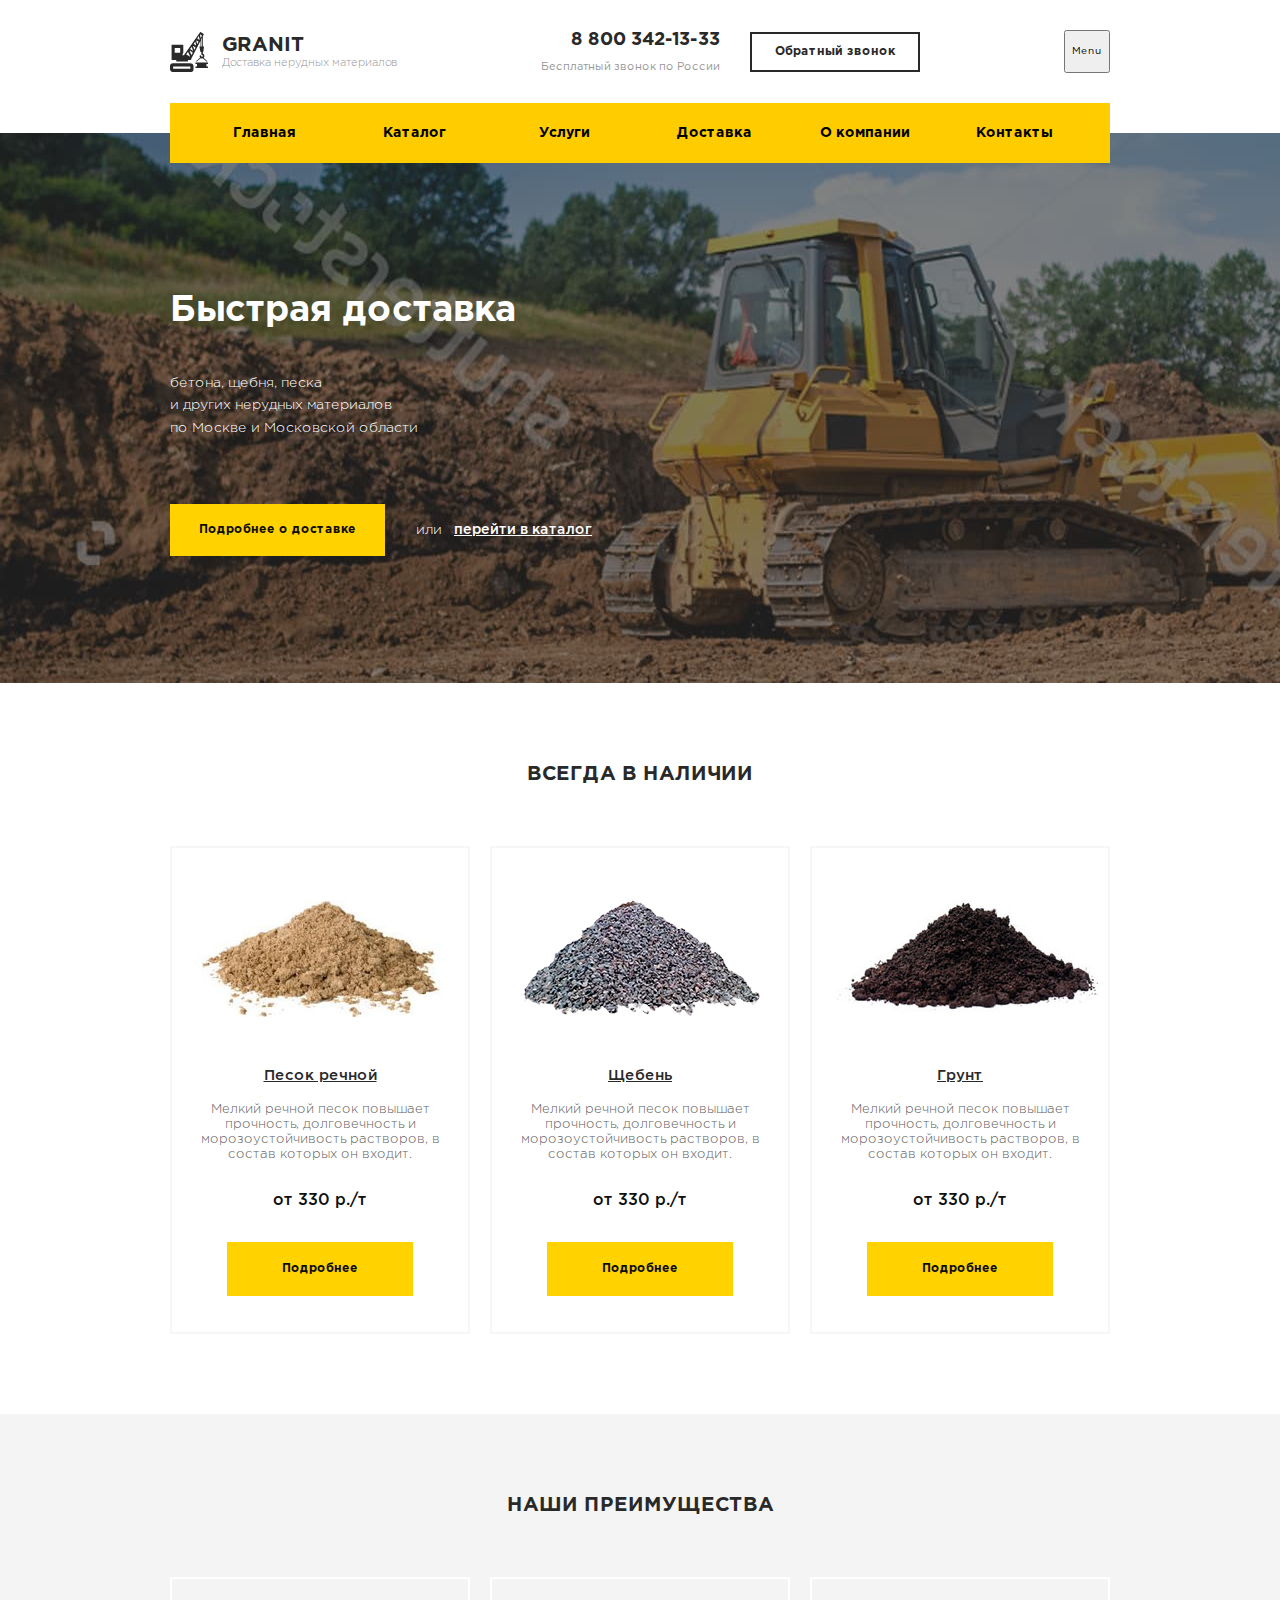
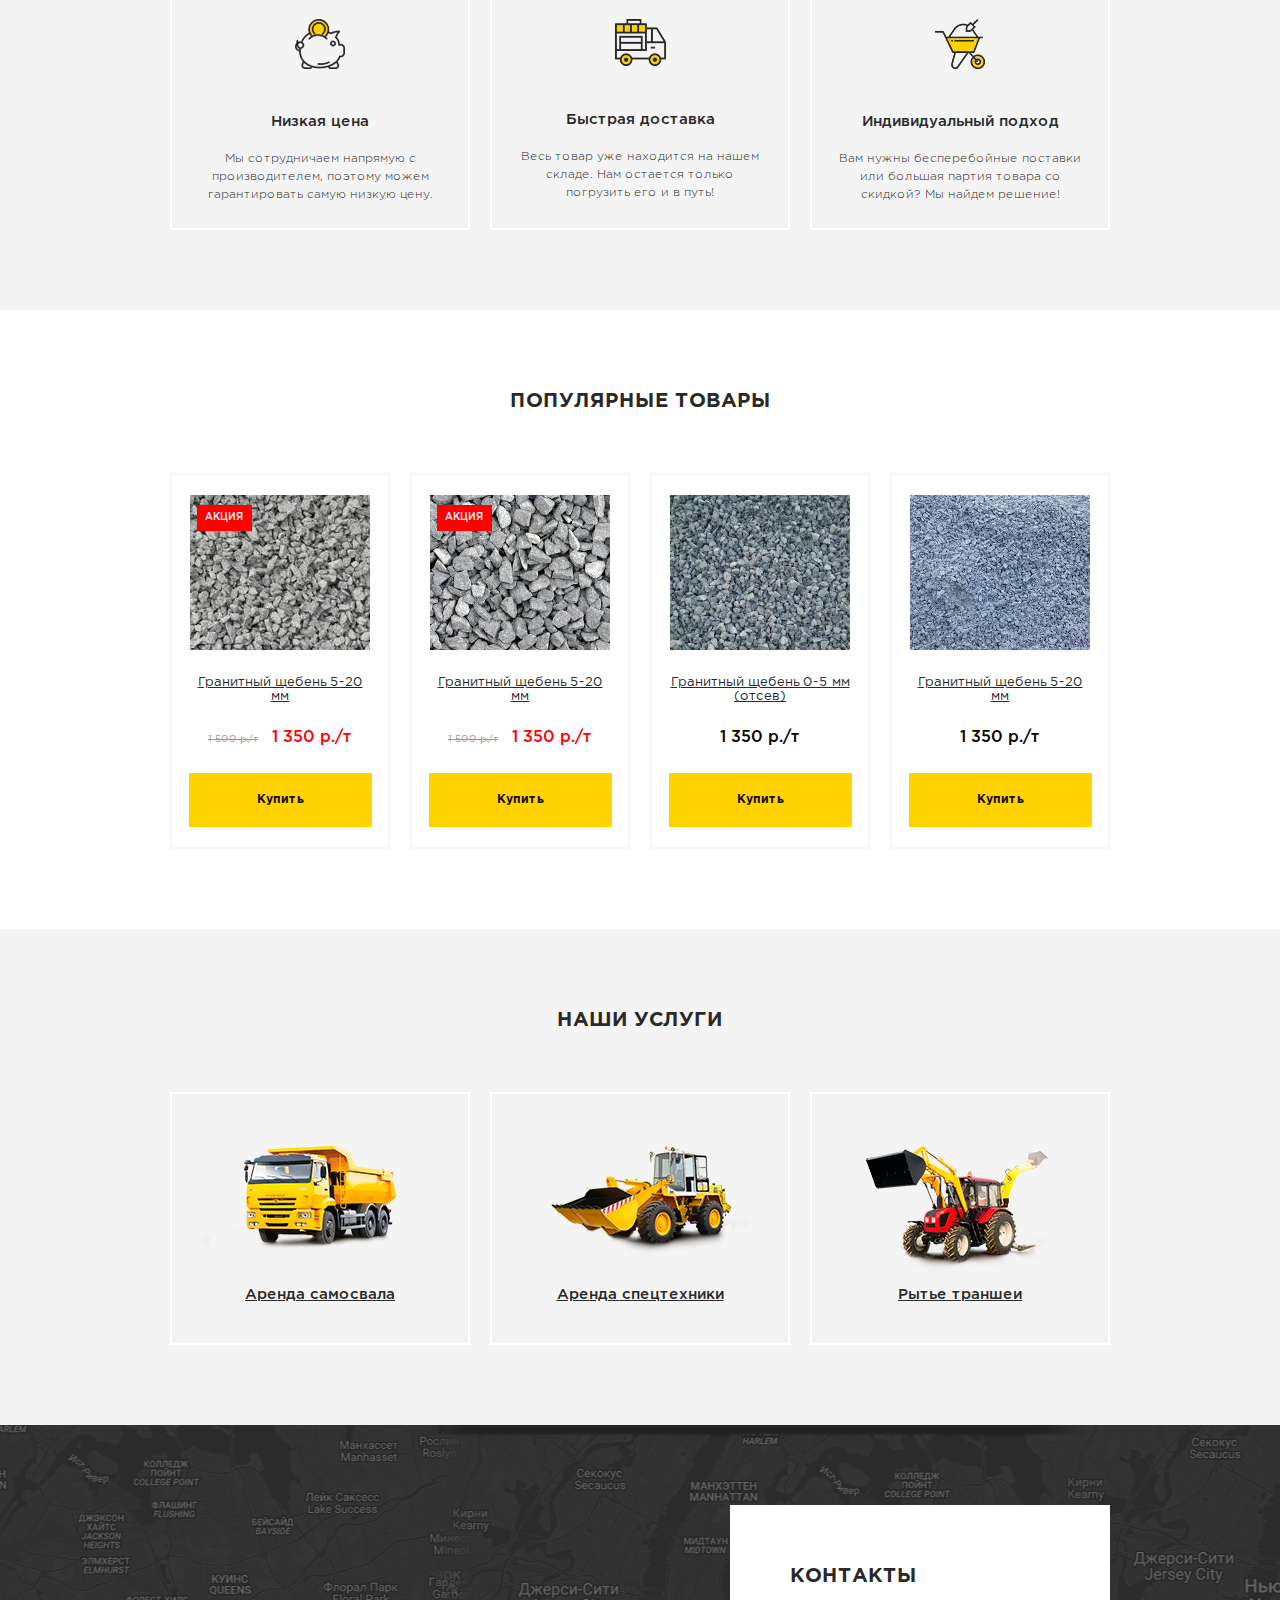
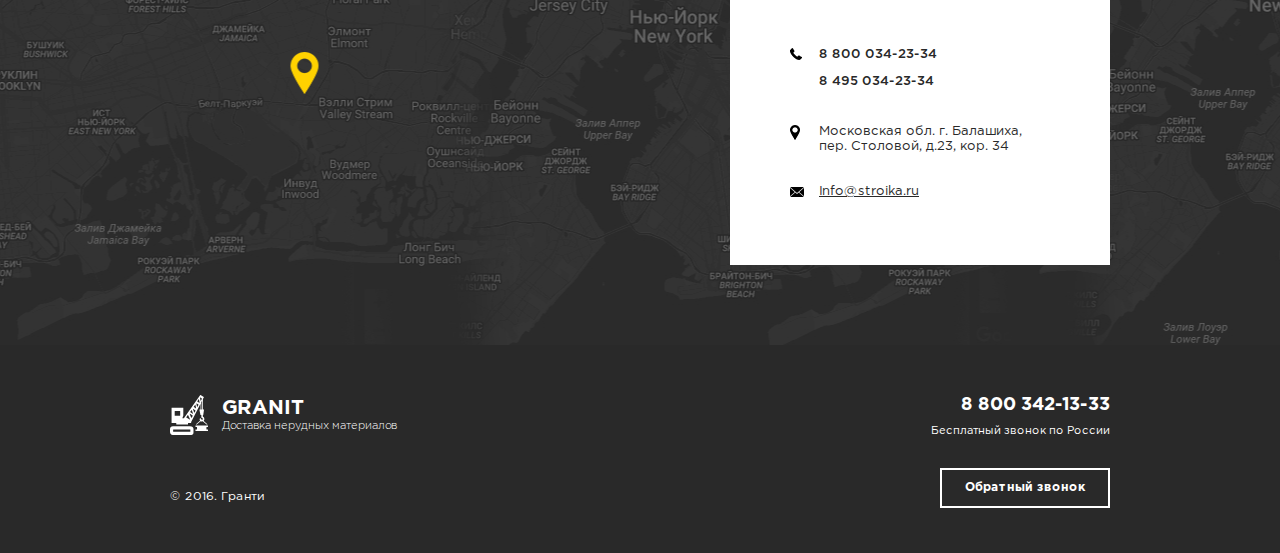
==== commit a5d9e3eb: "Add files via upload" ====
--- a/Granit/index.html
+++ b/Granit/index.html
@@ -44,13 +44,16 @@
 					<p class="logo__subtitle">Доставка нерудных материалов</p>
 				</div>
 			</a>
-			<div class="phone-block">
+			<div class="phone-block phone-block--header">
 				<div class="phone-block__content">
 					<p class="phone-block__number">8 800 342-13-33</p>
 					<p class="phone-block__text">Бесплатный звонок по России</p>
 				</div>
 				<button class="btn btn--call-back">Обратный звонок</button>
 			</div>
+			<button class="burger">
+				<span class="burger__item">Menu</span>
+			</button>
 		</div><!-- ./header__inner -->
 	</div><!-- ./container -->
 </header>
--- a/Granit/css/main.css
+++ b/Granit/css/main.css
@@ -1,5 +1,5 @@
 body {
-	font-family: 'Gotham Pro';
+	font-family: 'Gotham Pro', sans-serif;
 	color: #292929;
 }
 
@@ -130,8 +130,8 @@
 }
 
 .logo__img {
-	height: 38px;
-	width: 40px;
+	height: 40px;
+	width: 38px;
 	margin-right: 14px;
 	fill: #292929;
 }
@@ -139,6 +139,8 @@
 .logo__title {
 	margin-bottom: 9px;
 	font-size: 2rem;
+	font-weight: 700;
+	color: #292929;
 	text-transform: uppercase;
 }
 
@@ -155,6 +157,10 @@
 
 .logo--footer .logo__img {
 	fill: #fff;
+}
+
+.logo--footer .logo__title {
+	color: #fff;
 }
 
 .logo--footer .logo__subtitle {
@@ -187,6 +193,8 @@
 }
 
 .phone-block--footer {
+	flex-direction: column;
+    align-items: flex-end;
 	color: #fff;
 }
 
